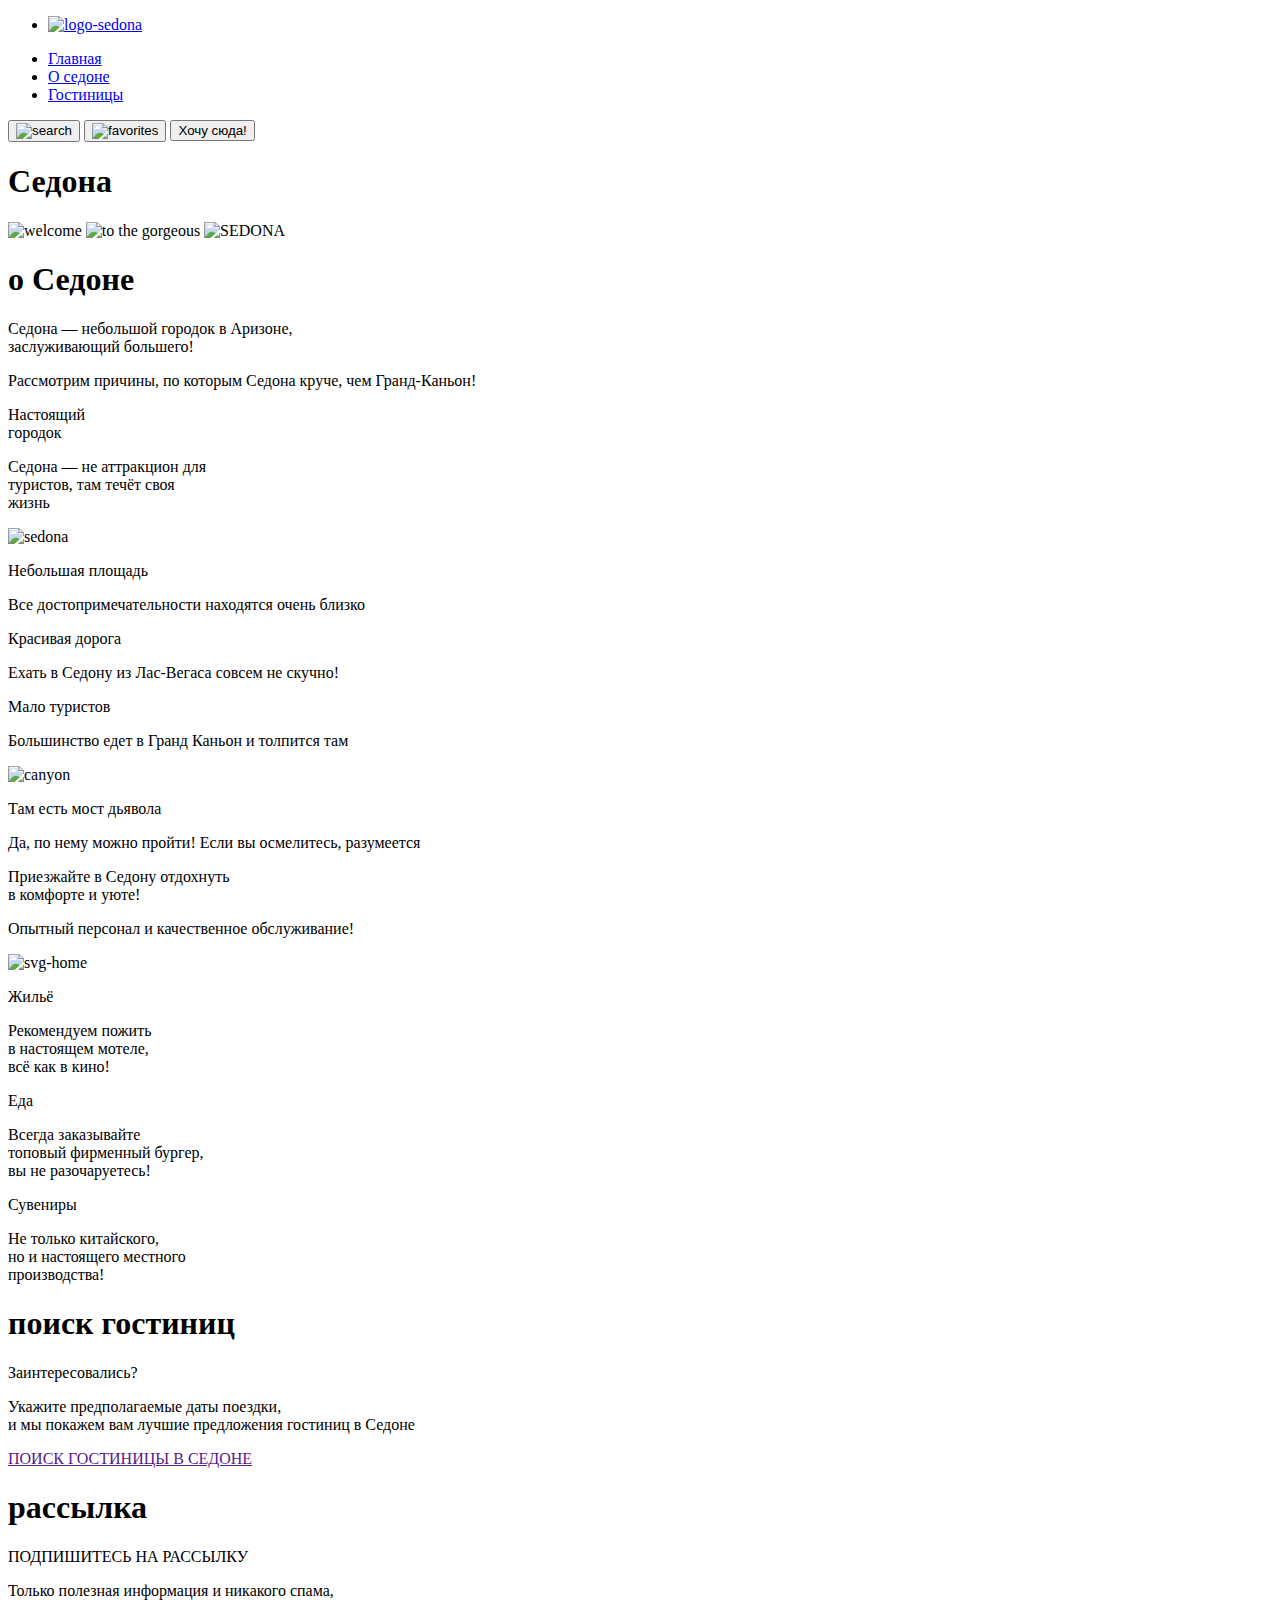
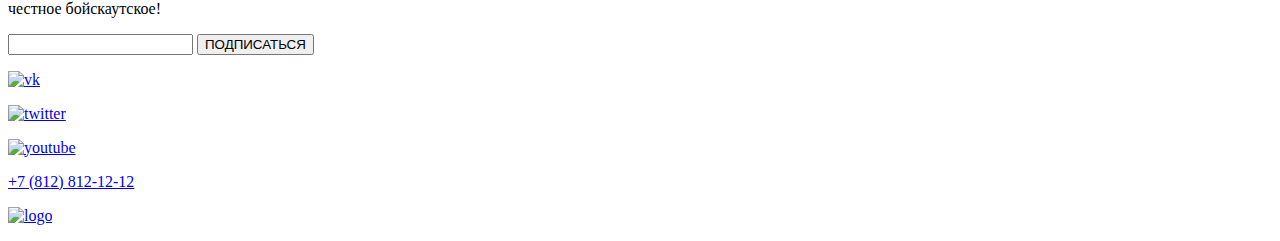
==== index.html @ da5c5b06 "Add files via upload" ====
<!DOCTYPE html>
<html lang="ru">
  <head>
    <meta charset="utf-8" />
    <title>HTML Academy: Седона</title>
    <link rel="stylesheet" href="style.css" />
  </head>
  <body>
    <header>
      <nav>
        <ul>
          <li>
            <a href="index.html"
              ><p><img src="#" alt="logo-sedona" /></p
            ></a>
          </li>
          <li><a href="index.html">Главная</a></li>
          <li><a href="#">О седоне</a></li>
          <li><a href="catalog.html">Гостиницы</a></li>
        </ul>
      </nav>

      <button class="button">
        <img
          class="img-button"
          src="public/images/search.sedona.svg"
          alt="search"
        />
      </button>
      <button><img src="#" alt="favorites" /></button>
      <button>Хочу сюда!</button>
    </header>
    <main>
      <section>
        <h1 class="visually-hidden">Седона</h1>
        <img src="#" alt="welcome" />
        <img src="#" alt="to the gorgeous" />
        <img src="#" alt="SEDONA" />
      </section>
      <section>
        <h1>о Седоне</h1>
        <div>
          <p>
            Седона — небольшой городок в Аризоне,<br />
            заслуживающий большего!
          </p>
          <p>Рассмотрим причины, по которым Седона круче, чем Гранд-Каньон!</p>
        </div>

        <div>
          <p>Настоящий <br />городок</p>
          <p>
            Седона — не аттракцион для<br />
            туристов, там течёт своя<br />
            жизнь
          </p>
        </div>
        <div><img src="#" alt="sedona" /></div>
        <div>
          <p>Небольшая площадь</p>
          <p>Все достопримечательности находятся очень близко</p>
        </div>
        <div>
          <p>Красивая дорога</p>
          <p>Ехать в Седону из Лас-Вегаса совсем не скучно!</p>
        </div>
        <div>
          <p>Мало туристов</p>
          <p>Большинство едет в Гранд Каньон и толпится там</p>
        </div>
        <div><img src="#" alt="canyon" /></div>
        <div>
          <p>Там есть мост дьявола</p>
          <p>Да, по нему можно пройти! Если вы осмелитесь, разумеется</p>
        </div>
        <div>
          <p>
            Приезжайте в Седону отдохнуть<br />
            в комфорте и уюте!
          </p>
          <p>Опытный персонал и качественное обслуживание!</p>
        </div>
        <div>
          <img src="#" alt="svg-home" />
          <p>Жильё</p>
          <p>
            Рекомендуем пожить<br />
            в настоящем мотеле,<br />
            всё как в кино!
          </p>
        </div>
        <div>
          <p>Еда</p>
          <p>
            Всегда заказывайте<br />
            топовый фирменный бургер,<br />
            вы не разочаруетесь!
          </p>
        </div>
        <div>
          <p>Сувениры</p>
          <p>
            Не только китайского,<br />
            но и настоящего местного<br />
            производства!
          </p>
        </div>
      </section>
      <section>
        <h1 class="visually-hidden">поиск гостиниц</h1>
        <p>Заинтересовались?</p>
        <p>
          Укажите предполагаемые даты поездки,<br />
          и мы покажем вам лучшие предложения гостиниц в Седоне
        </p>
        <a href="">ПОИСК ГОСТИНИЦЫ В СЕДОНЕ</a>
      </section>
      <section>
        <h1 class="visually-hidden">рассылка</h1>
        <p>ПОДПИШИТЕСЬ НА РАССЫЛКУ</p>
        <p>
          Только полезная информация и никакого спама,<br />
          честное бойскаутское!
        </p>

        <label for="email"><input type="text" id="email" /></label>
        <button id="subscribe">ПОДПИСАТЬСЯ</button>
      </section>
    </main>
    <footer>
      <p>
        <a href="https://vk.com/htmlacademy"><img src="#" alt="vk" /></a>
      </p>
      <p>
        <a href="https://t.me/htmlacademy "><img src="#" alt="twitter" /></a>
      </p>
      <p>
        <a href="https://www.youtube.com/user/htmlacademyru"
          ><img src="#" alt="youtube"
        /></a>
      </p>
      <a href="tel:+78128121212">+7 (812) 812-12-12</a>
      <p>
        <a href="https://htmlacademy.ru/"><img src="#" alt="logo" /></a>
      </p>
    </footer>
  </body>
</html>
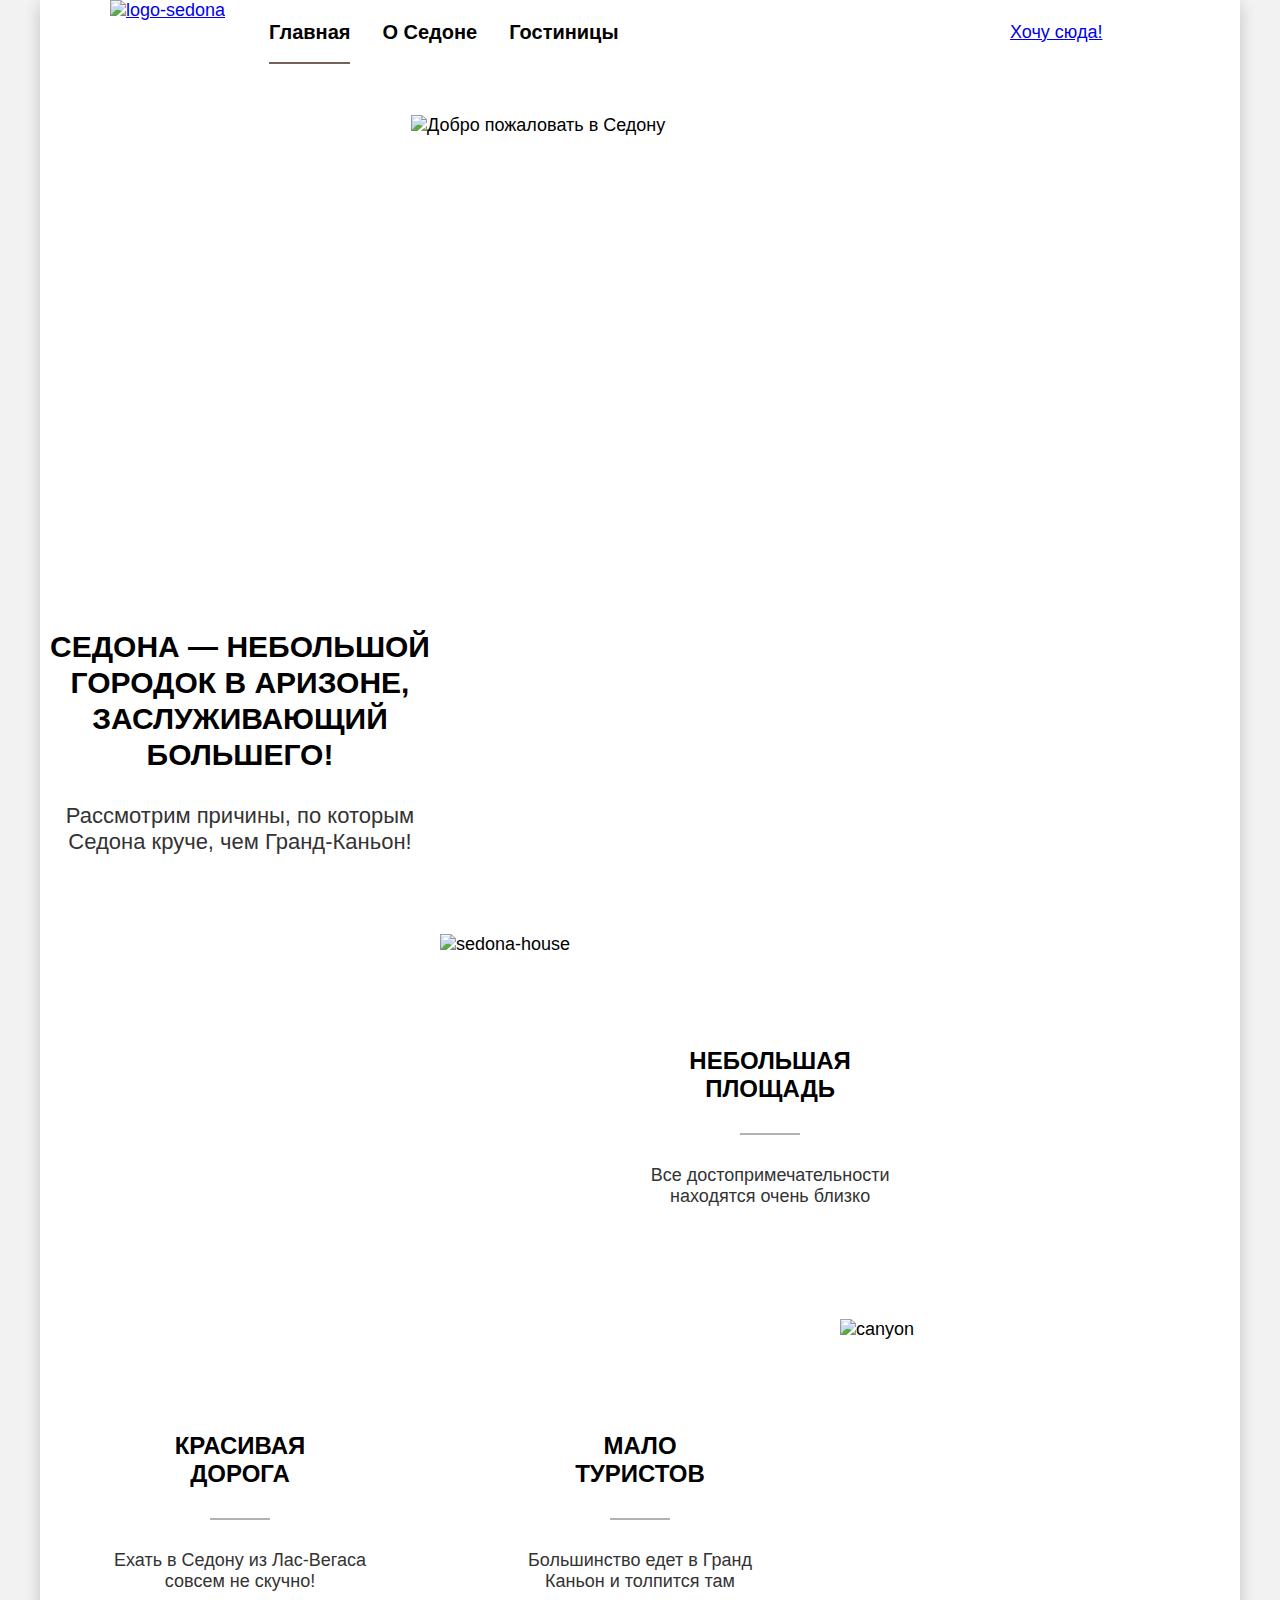
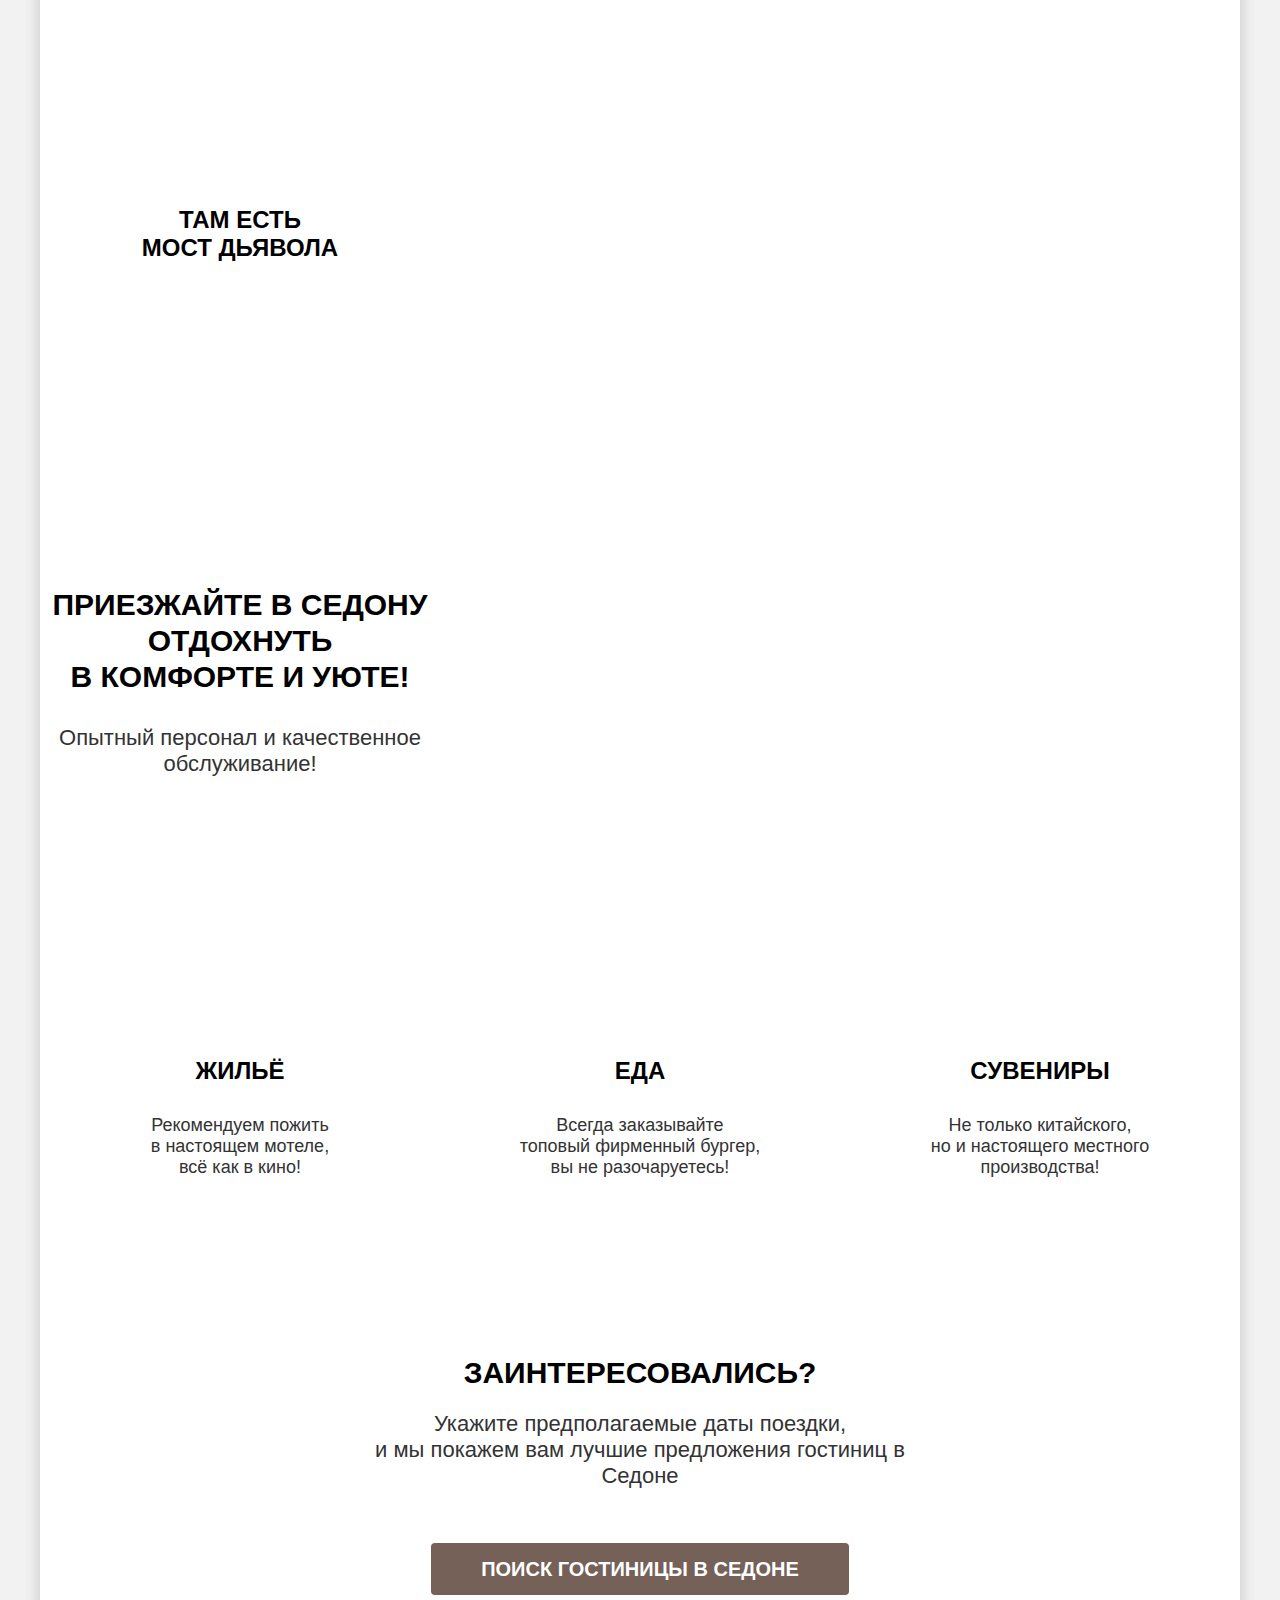
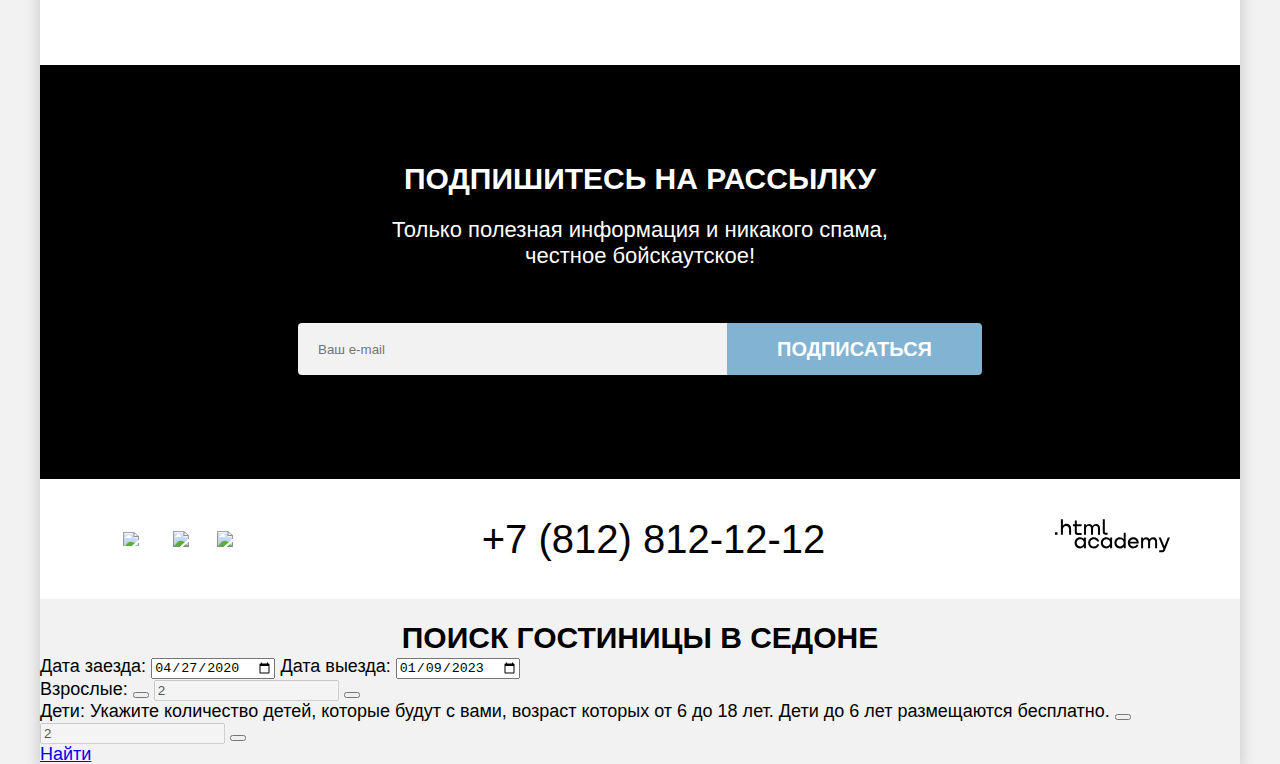
==== commit 09b27a3a: "небольшие изменеия" ====
--- a/index.html
+++ b/index.html
@@ -1,148 +1,263 @@
 <!DOCTYPE html>
 <html lang="ru">
+
   <head>
     <meta charset="utf-8" />
     <title>HTML Academy: Седона</title>
-    <link rel="stylesheet" href="style.css" />
+    <link rel="stylesheet" href="style/index.css" />
   </head>
+
   <body>
-    <header>
-      <nav>
-        <ul>
-          <li>
-            <a href="index.html"
-              ><p><img src="#" alt="logo-sedona" /></p
-            ></a>
-          </li>
-          <li><a href="index.html">Главная</a></li>
-          <li><a href="#">О седоне</a></li>
-          <li><a href="catalog.html">Гостиницы</a></li>
+    <header class="page-header">
+      <nav class="main-nav">
+        <ul class="nav-list">
+          <li class="nav-list-logo">
+            <a href="index.html">
+              <img class="logo-sedona" src="images/logo.svg" alt="logo-sedona" /></a>
+          </li>
+          <li class="nav-list-item">
+            <a class="nav-list-link active-nav" href="index.html">Главная</a>
+          </li>
+          <li class="nav-list-item"><a class="nav-list-link" href="#">О седоне</a></li>
+          <li class="nav-list-item"><a class="nav-list-link" href="catalog.html">Гостиницы</a></li>
+        </ul>
+        <ul class="client-list">
+          <li class="client-list-item">
+            <button class="search-button all-button">
+
+            </button>
+          </li>
+          <li class="client-list-item">
+            <button class="favorites-button  all-button">
+            </button>
+          </li>
+          <li class="client-list-item client-item-flex">
+            <a href="#" class="client-button">Хочу сюда!</a>
+          </li>
         </ul>
       </nav>
-
-      <button class="button">
-        <img
-          class="img-button"
-          src="public/images/search.sedona.svg"
-          alt="search"
-        />
-      </button>
-      <button><img src="#" alt="favorites" /></button>
-      <button>Хочу сюда!</button>
     </header>
-    <main>
-      <section>
+    <main class="main-index" data-test="main">
+      <section class="section-hero" data-test="hero">
         <h1 class="visually-hidden">Седона</h1>
-        <img src="#" alt="welcome" />
-        <img src="#" alt="to the gorgeous" />
-        <img src="#" alt="SEDONA" />
-      </section>
-      <section>
-        <h1>о Седоне</h1>
-        <div>
-          <p>
-            Седона — небольшой городок в Аризоне,<br />
+        <img class="welcome-sedona" src="images/welcome.sedona.png" alt="Добро пожаловать в Седону" width="458"
+          height="352">
+      </section>
+      <section class="section-advantages" data-test="advantages">
+        <h2 class="visually-hidden">Преимущества седоны</h2>
+        <div class="dignity-sedona dignity">
+          <p class="dignity-name bigger-name">
+            Седона — небольшой городок в Аризоне,<br>
             заслуживающий большего!
           </p>
-          <p>Рассмотрим причины, по которым Седона круче, чем Гранд-Каньон!</p>
+          <span class="dignity-text bigger-text">
+            Рассмотрим причины, по которым Седона круче, чем Гранд-Каньон!
+          </span>
         </div>
-
-        <div>
-          <p>Настоящий <br />городок</p>
-          <p>
-            Седона — не аттракцион для<br />
-            туристов, там течёт своя<br />
-            жизнь
-          </p>
-        </div>
-        <div><img src="#" alt="sedona" /></div>
-        <div>
-          <p>Небольшая площадь</p>
-          <p>Все достопримечательности находятся очень близко</p>
-        </div>
-        <div>
-          <p>Красивая дорога</p>
-          <p>Ехать в Седону из Лас-Вегаса совсем не скучно!</p>
-        </div>
-        <div>
-          <p>Мало туристов</p>
-          <p>Большинство едет в Гранд Каньон и толпится там</p>
-        </div>
-        <div><img src="#" alt="canyon" /></div>
-        <div>
-          <p>Там есть мост дьявола</p>
-          <p>Да, по нему можно пройти! Если вы осмелитесь, разумеется</p>
-        </div>
-        <div>
-          <p>
-            Приезжайте в Седону отдохнуть<br />
+        <ul class="list-about-sedona">
+          <li class="about-sedona-item">
+            <div class="dignity-town dignity">
+              <p class="dignity-name white-text">
+                Настоящий<br>
+                городок
+              </p>
+              <span class="line-white"></span>
+              <span class="dignity-text white-text">
+                Седона — не аттракцион для<br>
+                туристов, там течёт своя<br>
+                жизнь
+              </span>
+            </div>
+          </li>
+          <li class="about-sedona-item">
+            <div class="dignity-img">
+              <img src="images/sedona-house.jpg" alt="sedona-house" width="800" height="385" />
+            </div>
+          </li>
+          <li class="about-sedona-item">
+            <div class="dignity-small-area dignity">
+              <p class="dignity-name">
+                Небольшая<br>
+                площадь
+              </p>
+              <span class="line"></span>
+              <span class="dignity-text">
+                Все достопримечательности<br>
+                находятся очень близко
+              </span>
+            </div>
+          </li>
+          <li class="about-sedona-item">
+            <div class="dignity-beauty-road dignity">
+              <p class="dignity-name">
+                Красивая<br>
+                дорога
+              </p>
+              <span class="line"></span>
+              <span class="dignity-text">Ехать в Седону из Лас-Вегаса<br>
+                совсем не скучно!</span>
+            </div>
+          </li>
+          <li class="about-sedona-item">
+            <div class="dignity-few-tourists dignity">
+              <p class="dignity-name">
+                Мало<br>
+                туристов
+              </p>
+              <span class="line"></span>
+              <span class="dignity-text">Большинство едет в Гранд<br> Каньон и толпится там</span>
+            </div>
+          </li>
+          <li class="about-sedona-item">
+            <div class="dignity-img"><img src="images/canyon.jpg" alt="canyon" width="800" height="385" /></div>
+          </li>
+          <li class="about-sedona-item">
+            <div class="dignity-devils-bridge dignity">
+              <p class="dignity-name">
+                Там есть<br>
+                мост дьявола
+              </p>
+              <span class="line-white"></span>
+              <span class="dignity-text white-text">
+                Да, по нему можно пройти! <br>
+                Если вы осмелитесь,<br>
+                разумеется
+              </span>
+            </div>
+          </li>
+        </ul>
+      </section>
+      <section class="section-service" data-test="service">
+        <h2 class="visually-hidden">Сервисы мотеля в Седоне</h2>
+        <div class="dignity-service dignity">
+          <p class="bigger-name">
+            Приезжайте в Седону отдохнуть<br>
             в комфорте и уюте!
           </p>
-          <p>Опытный персонал и качественное обслуживание!</p>
+          <span class="bigger-text">Опытный персонал и качественное обслуживание!</span>
         </div>
-        <div>
-          <img src="#" alt="svg-home" />
-          <p>Жильё</p>
-          <p>
-            Рекомендуем пожить<br />
-            в настоящем мотеле,<br />
-            всё как в кино!
-          </p>
-        </div>
-        <div>
-          <p>Еда</p>
-          <p>
-            Всегда заказывайте<br />
-            топовый фирменный бургер,<br />
-            вы не разочаруетесь!
-          </p>
-        </div>
-        <div>
-          <p>Сувениры</p>
-          <p>
-            Не только китайского,<br />
-            но и настоящего местного<br />
-            производства!
-          </p>
-        </div>
-      </section>
-      <section>
-        <h1 class="visually-hidden">поиск гостиниц</h1>
-        <p>Заинтересовались?</p>
-        <p>
+        <ul class="about-service-list">
+          <li class="about-service-item">
+            <div class="dignity-housing dignity">
+              <p class="dignity-name">Жильё</p>
+              <span class="dignity-text">
+                Рекомендуем пожить<br>
+                в настоящем мотеле,<br>
+                всё как в кино!
+              </span>
+            </div>
+          </li>
+          <li class="about-service-item">
+            <div class="dignity-food dignity">
+              <p class="dignity-name">Еда</p>
+              <span class="dignity-text">
+                Всегда заказывайте<br>
+                топовый фирменный бургер,<br>
+                вы не разочаруетесь!
+              </span>
+            </div>
+          </li>
+          <li class="about-service-item">
+            <div class="dignity-souvenirs dignity">
+              <p class="dignity-name">Сувениры</p>
+              <span class="dignity-text">
+                Не только китайского,<br>
+                но и настоящего местного<br>
+                производства!
+              </span>
+            </div>
+          </li>
+        </ul>
+      </section>
+      <section class="section-search" data-test="search">
+        <h2 class="visually-hidden">Поиск гостиниц</h2>
+        <p class="bigger-name">Заинтересовались?</p>
+        <p class="bigger-text">
           Укажите предполагаемые даты поездки,<br />
           и мы покажем вам лучшие предложения гостиниц в Седоне
         </p>
-        <a href="">ПОИСК ГОСТИНИЦЫ В СЕДОНЕ</a>
-      </section>
-      <section>
-        <h1 class="visually-hidden">рассылка</h1>
-        <p>ПОДПИШИТЕСЬ НА РАССЫЛКУ</p>
-        <p>
+        <a href="#" class="search-main-button all-button">
+          Поиск гостиницы в седоне
+        </a>
+      </section>
+      <section class="section-subscribe-email" data-test="subscribe">
+        <h2 class="visually-hidden">Рассылка</h2>
+        <p class="subscribe-email-bold-text">
+          Подпишитесь на рассылку
+        </p>
+        <p class="subscribe-email-text">
           Только полезная информация и никакого спама,<br />
           честное бойскаутское!
         </p>
-
-        <label for="email"><input type="text" id="email" /></label>
-        <button id="subscribe">ПОДПИСАТЬСЯ</button>
+        <form class="email-form" action="https://echo.htmlacademy.ru/" method="post">
+          <label class="visually-hidden" for="email">Укажите ваш e-mail</label>
+          <input class="email-input" type="text" name="use-email" id="email" placeholder="Ваш e-mail" />
+          <button class="subscribe-button all-button" type="submit" id="subscribe">Подписаться</button>
+        </form>
       </section>
     </main>
-    <footer>
-      <p>
-        <a href="https://vk.com/htmlacademy"><img src="#" alt="vk" /></a>
-      </p>
-      <p>
-        <a href="https://t.me/htmlacademy "><img src="#" alt="twitter" /></a>
-      </p>
-      <p>
-        <a href="https://www.youtube.com/user/htmlacademyru"
-          ><img src="#" alt="youtube"
-        /></a>
-      </p>
-      <a href="tel:+78128121212">+7 (812) 812-12-12</a>
-      <p>
-        <a href="https://htmlacademy.ru/"><img src="#" alt="logo" /></a>
-      </p>
+    <footer class="footer" data-test="footer">
+      <ul class="social-nav-list">
+        <li class="social-nav-item">
+          <a class="social-nav-link" href="https://vk.com/htmlacademy"><img class="footer-social-nav-icons"
+              src="images/vk.svg" alt="vk" width="24" height="14" /> </a>
+        </li>
+        <li class="social-nav-item">
+          <a class="social-nav-link" href="https://t.me/htmlacademy "><img class="footer-social-nav-icons"
+              src="images/telegramm.svg" alt="telegram" width="18" height="16" /></a>
+        </li>
+        <li class="social-nav-item">
+          <a class="social-nav-link" href="https://www.youtube.com/user/htmlacademyru">
+            <img class="footer-social-nav-icons" src="images/youtube.svg" alt="youtube" width="22" height="17" />
+          </a>
+        </li>
+      </ul>
+      <a class="footer-nav-number" href="tel:+78128121212">+7 (812) 812-12-12</a>
+      <a class="footer-nav-logo" href="https://htmlacademy.ru/">
+        <svg xmlns="http://www.w3.org/2000/svg" width="115" height="34" fill="none">
+          <path class="nav-logo" fill="#000"
+            d="M0 13.256v2.6h2.5v-2.6H0ZM11.6 4.856c-1.6 0-2.8.7-3.6 1.7h-.1v-6.2h-2v15.5h2v-5.3c0-2.1 1.3-3.6 3.3-3.6 1.8 0 2.9 1.4 2.9 3.2v5.7h2v-6.1c.1-3-1.8-4.9-4.5-4.9ZM26.6 5.156h-4.8v-3.7h-2v3.8h-1.9v2h1.9v6c0 1.7 1 2.7 2.7 2.7h4.1v-2h-3.7c-.7 0-1.1-.4-1.1-1.1v-5.7h4.8v-2ZM41.1 4.956c-1.6 0-2.9.8-3.5 2.1h-.1c-.6-1.2-1.8-2.1-3.4-2.1-1.4 0-2.5.8-3.1 1.8h-.1v-1.6H29v10.6h2v-5.4c0-2 1-3.5 2.6-3.5 1.5 0 2.4 1 2.4 2.6v6.3h2v-5.6c0-2.4 1.4-3.3 2.6-3.3 1.5 0 2.4 1 2.4 2.6v6.3h2v-6.5c.1-2.5-1.4-4.3-3.9-4.3ZM47.8 13.056c0 1.7 1 2.7 2.8 2.7h2v-2h-1.7c-.7 0-1.1-.4-1.1-1.1V.356h-2v12.7ZM28.9 20.056c-.9-1.1-2.2-1.8-3.9-1.8-3.1 0-5.4 2.3-5.4 5.6s2.3 5.6 5.4 5.6c1.8 0 3-.8 3.8-1.9h.1v1.6h2v-10.6h-2v1.5Zm-3.6 7.4c-2.2 0-3.6-1.6-3.6-3.6s1.4-3.6 3.6-3.6 3.6 1.6 3.6 3.6c0 1.9-1.4 3.6-3.6 3.6ZM44.2 22.356c-.5-2.4-2.6-4.1-5.4-4.1-3.4 0-5.6 2.5-5.6 5.6 0 3.1 2.2 5.6 5.6 5.6 2.8 0 4.9-1.8 5.4-4.2h-2.1c-.4 1.3-1.7 2.3-3.3 2.3-2.2 0-3.6-1.6-3.6-3.6s1.4-3.6 3.6-3.6c1.6 0 2.8 1 3.3 2.2h2.1v-.2ZM55.1 20.056c-.9-1.1-2.2-1.8-3.9-1.8-3.1 0-5.4 2.3-5.4 5.6s2.3 5.6 5.4 5.6c1.8 0 3-.8 3.8-1.9h.1v1.6h2v-10.6h-2v1.5Zm-3.6 7.4c-2.2 0-3.6-1.6-3.6-3.6s1.4-3.6 3.6-3.6 3.6 1.6 3.6 3.6c0 1.9-1.5 3.6-3.6 3.6ZM68.7 20.156c-.9-1.1-2.2-1.9-3.9-1.9-3.1 0-5.4 2.3-5.4 5.6s2.2 5.6 5.4 5.6c1.7 0 3-.8 3.8-1.8h.1v1.5h2v-15.4h-2v6.4Zm-3.6 7.3c-2.2 0-3.6-1.6-3.6-3.6s1.4-3.6 3.6-3.6 3.6 1.6 3.6 3.6c-.1 2-1.5 3.6-3.6 3.6ZM78.3 18.256c-3.3 0-5.5 2.5-5.5 5.6 0 3 2.1 5.6 5.5 5.6 2.5 0 4.5-1.3 5.2-3.6h-2.1c-.5 1-1.6 1.6-3 1.6-1.9 0-3.3-1.3-3.4-2.9h8.8c.2-3.6-2-6.3-5.5-6.3Zm0 1.9c1.7 0 3 1 3.3 2.6h-6.5c.3-1.5 1.5-2.6 3.2-2.6ZM98.2 18.256c-1.6 0-2.9.8-3.6 2h-.1c-.6-1.2-1.8-2-3.4-2-1.4 0-2.5.7-3.1 1.8v-1.5h-1.9v10.6h2v-5.4c0-2 1-3.4 2.6-3.5 1.5 0 2.4 1 2.4 2.6v6.3h2v-5.6c0-2.4 1.4-3.3 2.6-3.3 1.5 0 2.4 1 2.4 2.6v6.3h2v-6.5c.1-2.6-1.4-4.4-3.9-4.4ZM109.4 27.356l-3.6-8.9h-2.2l4.8 11.6c-.3.9-.7 1.2-1.7 1.2h-2.5v2h2.5c1.8 0 2.8-.8 3.5-2.6l4.7-12.2h-2.1l-3.4 8.9Z" />
+        </svg>
+      </a>
     </footer>
+    <div class="modal-container modal-container-close">
+      <div class="modal-wrapper">
+        <button class="close-modal-btn all-button"></button>
+        <h2 class="modal-name bigger-name">Поиск гостиницы в Седоне</h2>
+        <form class="modal-form" action="https://echo.htmlacademy.ru/" method="post">
+          <label class="arrival-date-label" for="arrival-date">
+            <span class="modal-text date-text">Дата заезда:</span>
+            <input class="arrival-date-input" type="date" id="arrival-date" name="arrival date" value="2020-04-27">
+          </label>
+          <label class="date-departure-label" for="date-of-departure">
+            <span class="modal-text date-text">Дата выезда:</span>
+            <input class=" departure-date-input" type="date" id="date-of-departure" name="date of departure"
+              value="2023-01-09">
+          </label>
+          <div>
+            <label for="counter-adults"></label>
+            <div class="counter-adults-label">
+              <span class="modal-text adults-text">Взрослые:</span>
+              <button type="submit" name="minus" class="minus-btn"></button>
+              <input class="counter-adults-input" value="2" type="number" id="counter-adults" name="counter adults"
+                disabled>
+              <button type="submit" name="plus" class="plus-btn"></button>
+            </div>
+            <label for="counter-kids"></label>
+            <div class="counter-kids-label">
+              <span class="modal-text kids-text">Дети:</span>
+              <span class="about-kids-info"></span>
+              <span class="about-kids-text">Укажите количество детей, которые будут с вами, возраст которых от 6 до 18
+                лет. Дети до 6 лет размещаются бесплатно.</span>
+              <button type="submit" name="minus" class="minus-btn"></button>
+              <input class="counter-kids-input" value="2" type="number" id="counter-kids" name="counter kids" disabled>
+              <button type="submit" name="plus" class="plus-btn"></button>
+            </div>
+          </div>
+          <a class="modal-search-link" href="#">Найти</a>
+        </form>
+      </div>
+    </div>
   </body>
+
 </html>
--- a/style/index.css
+++ b/style/index.css
@@ -0,0 +1,388 @@
+*,
+*::before,
+*::after {
+  box-sizing: border-box;
+}
+
+@font-face {
+  font-family: "PT Sans";
+  font-style: normal;
+  font-weight: 400;
+  src: url(../fonts/ptsans-400.woff2) format("woff2");
+  font-display: swap;
+}
+
+@font-face {
+  font-family: "PT Sans";
+  font-style: normal;
+  font-weight: 700;
+  src: url(../fonts/ptsans-700.woff2) format("woff2");
+  font-display: swap;
+}
+.visually-hidden {
+  position: absolute;
+  width: 1px;
+  height: 1px;
+  margin: -1px;
+  border: 0;
+  padding: 0;
+  white-space: nowrap;
+  clip-path: inset(100%);
+  clip: rect(0 0 0 0);
+  overflow: hidden;
+}
+
+body {
+  margin: 0 auto 0 auto;
+  padding: 0;
+  width: 1200px;
+  font-family: "PT Sans", sans-serif;
+  font-size: 18px;
+  font-style: normal;
+  font-weight: 400;
+  line-height: 21px;
+  background-color: #f2f2f2;
+  box-shadow: 0 5px 15px rgba(0, 1, 1, 0.2);
+}
+.active-nav {
+  border-bottom: 2px solid #756257;
+  padding-bottom: 19px;
+}
+.all-button {
+  border: none;
+  background-color: transparent;
+}
+.page-header {
+  width: 1200px;
+  display: flex;
+  background: #ffffff;
+}
+.main-nav {
+  width: 1200px;
+  height: 64px;
+  display: flex;
+  justify-content: space-between;
+}
+
+.nav-list {
+  margin: 0;
+  padding: 0;
+  list-style: none;
+  display: flex;
+}
+
+.nav-list-logo {
+  margin-left: 70px;
+  margin-right: 28px;
+}
+
+.nav-list-link {
+  text-decoration: none;
+  color: var(--Texts-Texts-basic, #000000);
+}
+.nav-list-item {
+  padding: 20px 16px;
+  font-size: 20px;
+  font-weight: 700;
+  line-height: 24px;
+  text-transform: capitalize;
+}
+
+.client-list {
+  width: 268px;
+  margin: 0;
+  padding: 0;
+  margin-left: auto;
+  list-style: none;
+  display: flex;
+  flex-wrap: wrap;
+  margin-right: 70px;
+}
+.client-list-item:nth-child(-n + 2) {
+  width: 44px;
+  height: 64px;
+}
+.search-button {
+  background: url("../images/search.sedona.svg") no-repeat;
+  background-size: 20px 20px;
+  position: relative;
+  top: 20px;
+  right: 12px;
+  bottom: 20px;
+  left: 12px;
+}
+.favorites-button {
+  background: url("../images/favorites.svg") no-repeat;
+  background-size: 20px 20px;
+  position: relative;
+  top: 20px;
+  right: 12px;
+  bottom: 20px;
+  left: 12px;
+}
+.favorites-button,
+.search-button {
+  margin: 0;
+  padding: 22px 12px;
+}
+.client-item {
+  width: 160px;
+  height: 36px;
+  color: #ffffff;
+  background-color: #756157;
+  border-radius: 4px;
+  font-size: 16px;
+  font-weight: 700;
+  line-height: 20px;
+  text-transform: uppercase;
+  display: flex;
+  justify-content: center;
+  align-items: center;
+  text-decoration: none;
+}
+.client-item-flex {
+  margin-left: 20px;
+  display: flex;
+  align-items: center;
+}
+
+.bolder-text {
+  font-size: 30px;
+  font-weight: 700;
+  line-height: 36px;
+  text-transform: uppercase;
+  margin-bottom: 20px;
+  display: flex;
+  margin-top: 0;
+}
+
+.main-index {
+  background: #ffffff;
+  width: 1200px;
+}
+
+.section-hero {
+  display: grid;
+  width: 1200px;
+  height: 485px;
+  background-image: url("../images/backround-img-hero.jpg");
+  background-size: 1200px 485px;
+}
+.welcome-sedona {
+  margin: 51px 371px 82px 371px;
+}
+
+.list-about-sedona {
+  margin: 0;
+  padding: 0;
+  list-style: none;
+  display: flex;
+  flex-wrap: wrap;
+}
+.about-sedona-item {
+  height: 385px;
+}
+.dignity-name {
+  display: flex;
+  margin: 0;
+  font-size: 24px;
+  font-weight: 700;
+  line-height: 28px;
+  text-transform: uppercase;
+}
+.dignity-text {
+  color: #333333;
+}
+.dignity {
+  gap: 30px;
+  height: 385px;
+  width: 400px;
+  display: flex;
+  text-align: center;
+  flex-direction: column;
+  justify-content: center;
+  align-items: center;
+}
+.line-white {
+  background-color: #ffffff4d;
+  width: 60px;
+  height: 2px;
+}
+.line {
+  background-color: #0000004d;
+  width: 60px;
+  height: 2px;
+}
+.dignity-one {
+  height: 261px;
+  width: 1200px;
+  gap: 25px;
+}
+.bigger-name {
+  text-align: center;
+  font-size: 30px;
+  font-weight: 700;
+  line-height: 36px;
+  text-transform: uppercase;
+  margin: 0;
+}
+.bigger-text {
+  font-size: 22px;
+  line-height: 26px;
+  color: #333333;
+  margin: 0;
+}
+.dignity-nine {
+  width: 1200px;
+  height: 246px;
+  gap: 20px;
+}
+.dignity-two,
+.dignity-eight {
+  width: 400px;
+  height: 385px;
+  color: #ffffff;
+  background-color: #82b3d3;
+}
+.white-text {
+  color: #ffffff;
+}
+.dignity-four,
+.dignity-six {
+  background-color: #83b3d31f;
+}
+.dignity-five {
+  background-color: #83b3d333;
+}
+.dignity-ten {
+  background: #83b3d31f url("../images/home-icon.svg") no-repeat 162px 82px;
+  background-size: 75px 72px;
+}
+.dignity-eleven {
+  background: url("../images/food-icon.svg") no-repeat 162px 82px;
+  background-size: 75px 72px;
+}
+.dignity-twelve {
+  background: #83b3d31f url("../images/gift-icon.svg") no-repeat 162px 82px;
+  background-size: 75px 72px;
+}
+.about-service-list {
+  margin: 0;
+  padding: 0;
+  list-style: none;
+  display: flex;
+}
+
+.about-service-item .dignity-name {
+  margin-top: 102px;
+}
+.section-search {
+  margin: 0;
+  padding: 96px 304px;
+  display: flex;
+  flex-direction: column;
+  align-items: center;
+  height: 406px;
+  text-align: center;
+}
+.section-search .bigger-name {
+  margin-bottom: 20px;
+}
+.section-search .bigger-text {
+  margin-bottom: 54px;
+}
+.search-main-button {
+  text-decoration: none;
+  padding: 8px 50px;
+  color: #ffffff;
+  font-size: 20px;
+  font-weight: 700;
+  line-height: 36px;
+  text-transform: uppercase;
+  border-radius: 4px;
+  background: #756157;
+}
+
+.section-subscribe-email {
+  background-image: url("../images/Subscribe.jpg");
+  height: 414px;
+  width: 1200px;
+  background-color: #000000;
+  display: flex;
+  flex-direction: column;
+  align-items: center;
+  text-align: center;
+  padding: 96px 258px 104px 258px;
+}
+.subscribe-email-bold-text {
+  margin: 0 0 20px 0;
+  color: #ffffff;
+  font-size: 30px;
+  font-weight: 700;
+  line-height: 36px;
+  text-transform: uppercase;
+}
+
+.subscribe-email-text {
+  display: flex;
+  color: #ffffff;
+  font-size: 22px;
+  line-height: 26px;
+  margin-bottom: 54px;
+  margin-top: 0;
+}
+.email-form {
+  display: flex;
+  width: 684px;
+}
+.email-input {
+  border-radius: 4px 0 0 4px;
+  background: #f2f2f2;
+  padding: 12px 20px;
+  width: 452px;
+  height: 52px;
+  gap: 260px;
+  border: none;
+}
+.subscribe-button {
+  color: #ffffff;
+  font-size: 20px;
+  font-weight: 700;
+  line-height: 36px;
+  text-transform: uppercase;
+  align-items: center;
+  justify-content: center;
+  padding: 8px 50px;
+  border-radius: 0 4px 4px 0;
+  background: #82b3d3;
+}
+.footer {
+  background-color: #ffffff;
+  height: 120px;
+  padding: 40px 70px 40px 70px;
+  display: flex;
+}
+.footer-nav-number {
+  margin: 0 auto 0 0;
+  display: flex;
+  color: #000000;
+  text-align: center;
+  font-size: 40px;
+  line-height: 40px;
+  text-decoration: none;
+}
+.social-nav-list {
+  margin: 0;
+  padding: 0;
+  margin-right: auto;
+  display: flex;
+  list-style: none;
+  align-items: center;
+}
+.social-nav-item {
+  margin: 13px;
+}
+.social-nav-link {
+  display: flex;
+  justify-content: space-between;
+}
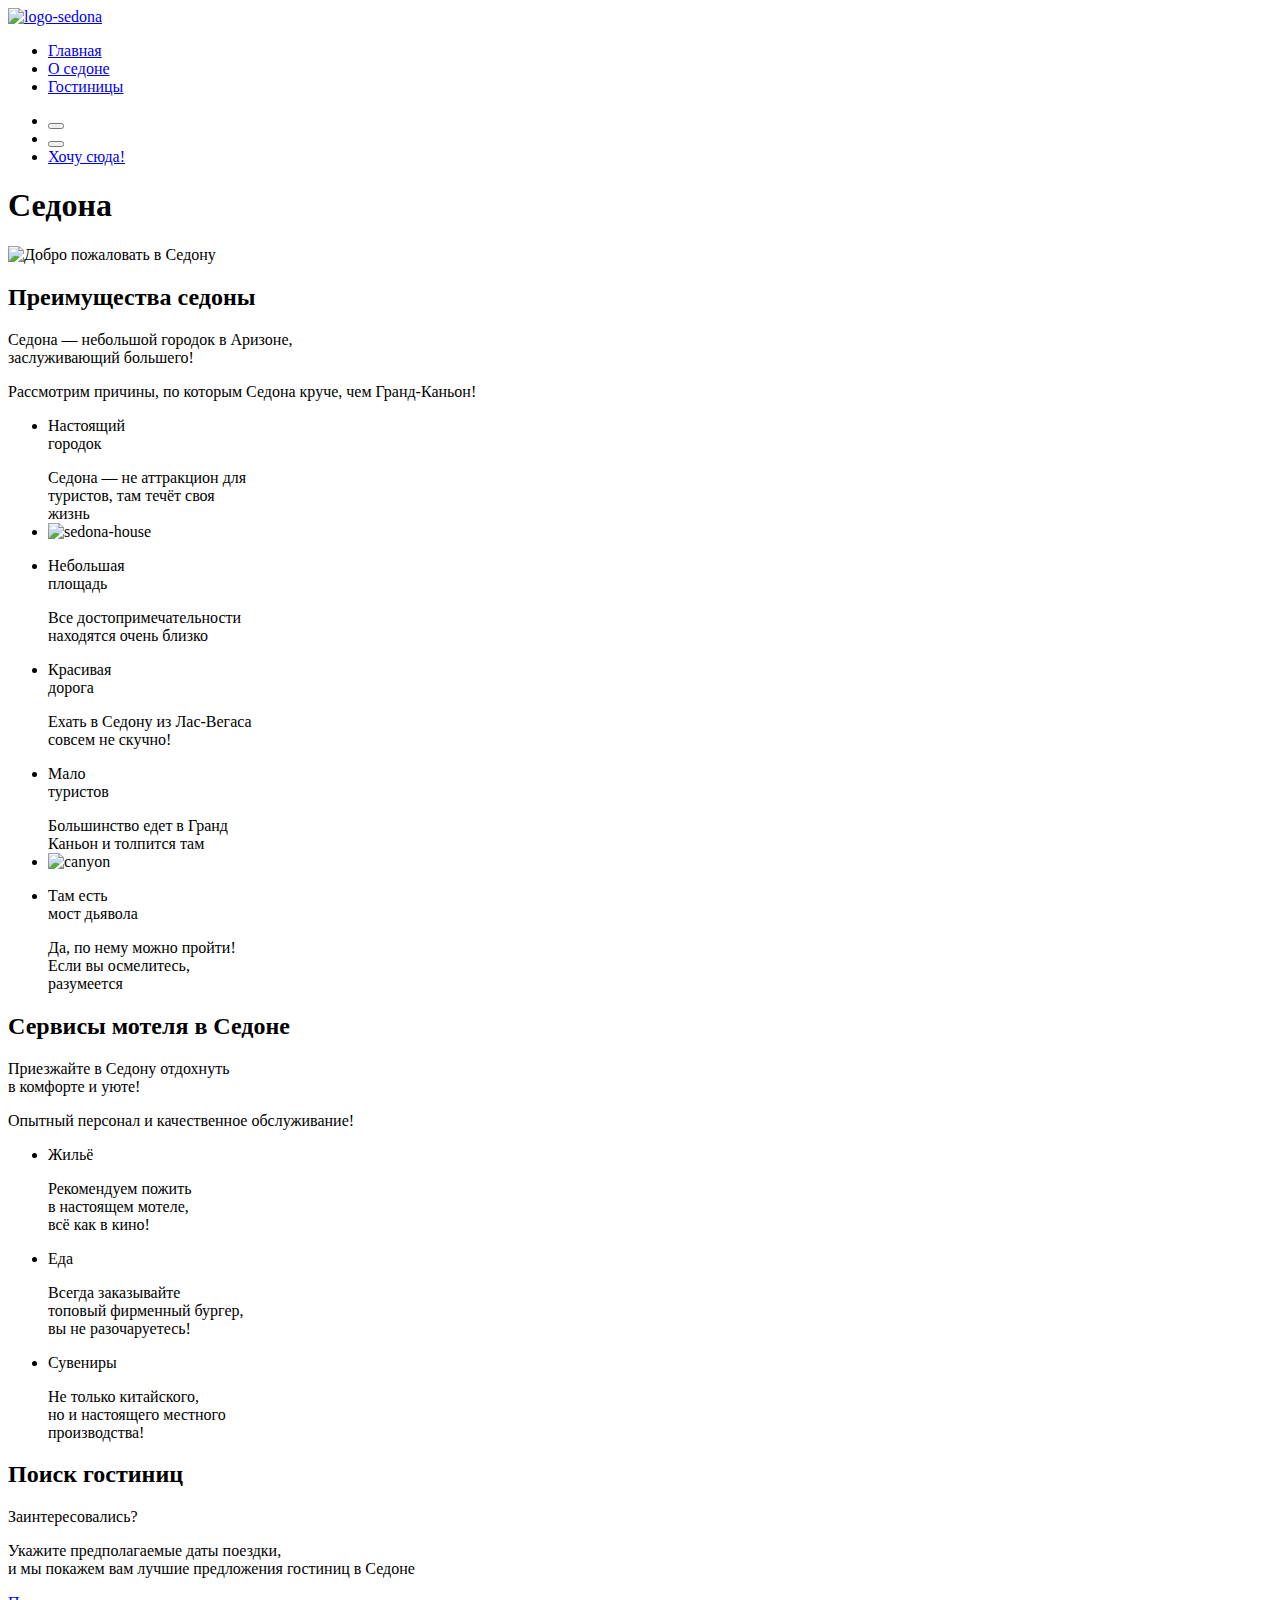
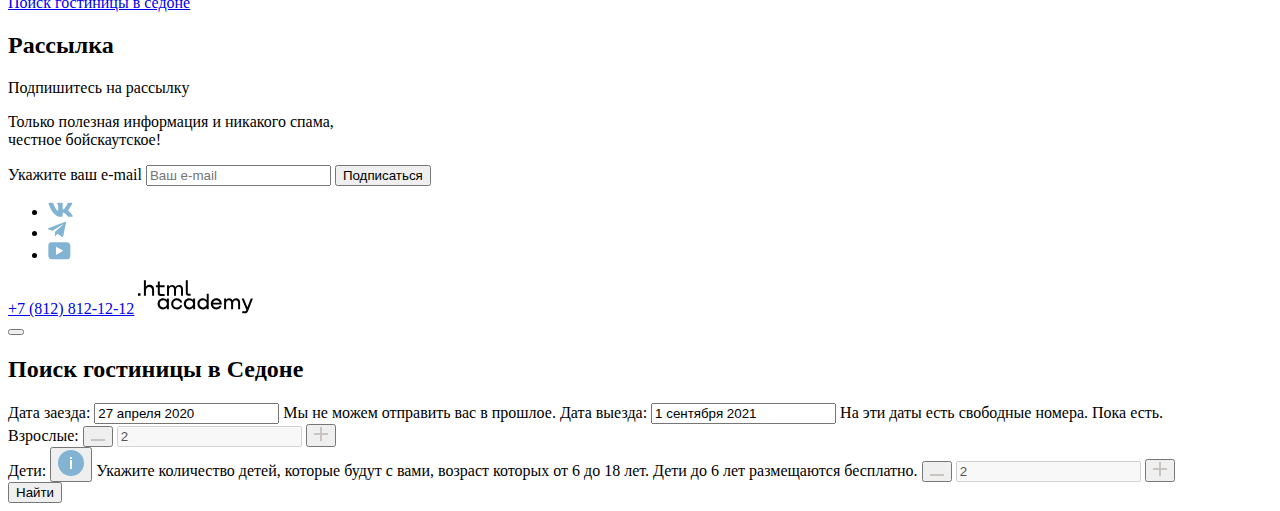
==== commit 17988ad2: "дополнительно" ====
--- a/index.html
+++ b/index.html
@@ -4,38 +4,37 @@
   <head>
     <meta charset="utf-8" />
     <title>HTML Academy: Седона</title>
-    <link rel="stylesheet" href="style/index.css" />
+    <link rel="stylesheet" href="style/style.css" />
   </head>
 
   <body>
     <header class="page-header">
-      <nav class="main-nav">
-        <ul class="nav-list">
-          <li class="nav-list-logo">
-            <a href="index.html">
-              <img class="logo-sedona" src="images/logo.svg" alt="logo-sedona" /></a>
-          </li>
-          <li class="nav-list-item">
-            <a class="nav-list-link active-nav" href="index.html">Главная</a>
-          </li>
-          <li class="nav-list-item"><a class="nav-list-link" href="#">О седоне</a></li>
-          <li class="nav-list-item"><a class="nav-list-link" href="catalog.html">Гостиницы</a></li>
-        </ul>
-        <ul class="client-list">
-          <li class="client-list-item">
-            <button class="search-button all-button">
-
-            </button>
-          </li>
-          <li class="client-list-item">
-            <button class="favorites-button  all-button">
-            </button>
-          </li>
-          <li class="client-list-item client-item-flex">
-            <a href="#" class="client-button">Хочу сюда!</a>
-          </li>
-        </ul>
-      </nav>
+      <div class="nav-list-logo">
+        <a href="index.html">
+          <img class="logo-sedona" src="images/logo.svg" alt="logo-sedona" />
+        </a>
+      </div>
+      <ul class="nav-list">
+        <li class="nav-list-item">
+          <a class="nav-list-link active-nav" href="index.html">Главная</a>
+        </li>
+        <li class="nav-list-item"><a class="nav-list-link" href="#">О седоне</a></li>
+        <li class="nav-list-item"><a class="nav-list-link" href="catalog.html">Гостиницы</a></li>
+      </ul>
+      <ul class="client-list">
+        <li class="client-list-item">
+          <button class="search-button all-button">
+
+          </button>
+        </li>
+        <li class="client-list-item">
+          <button class="favorites-button  all-button">
+          </button>
+        </li>
+        <li class="client-list-item client-item-flex">
+          <a href="#" class="client-button">Хочу сюда!</a>
+        </li>
+      </ul>
     </header>
     <main class="main-index" data-test="main">
       <section class="section-hero" data-test="hero">
@@ -45,7 +44,7 @@
       </section>
       <section class="section-advantages" data-test="advantages">
         <h2 class="visually-hidden">Преимущества седоны</h2>
-        <div class="dignity-sedona dignity">
+        <div class="dignity-sedona">
           <p class="dignity-name bigger-name">
             Седона — небольшой городок в Аризоне,<br>
             заслуживающий большего!
@@ -55,81 +54,69 @@
           </span>
         </div>
         <ul class="list-about-sedona">
-          <li class="about-sedona-item">
-            <div class="dignity-town dignity">
-              <p class="dignity-name white-text">
-                Настоящий<br>
-                городок
-              </p>
-              <span class="line-white"></span>
-              <span class="dignity-text white-text">
-                Седона — не аттракцион для<br>
-                туристов, там течёт своя<br>
-                жизнь
-              </span>
-            </div>
-          </li>
-          <li class="about-sedona-item">
-            <div class="dignity-img">
-              <img src="images/sedona-house.jpg" alt="sedona-house" width="800" height="385" />
-            </div>
-          </li>
-          <li class="about-sedona-item">
-            <div class="dignity-small-area dignity">
-              <p class="dignity-name">
-                Небольшая<br>
-                площадь
-              </p>
-              <span class="line"></span>
-              <span class="dignity-text">
-                Все достопримечательности<br>
-                находятся очень близко
-              </span>
-            </div>
-          </li>
-          <li class="about-sedona-item">
-            <div class="dignity-beauty-road dignity">
-              <p class="dignity-name">
-                Красивая<br>
-                дорога
-              </p>
-              <span class="line"></span>
-              <span class="dignity-text">Ехать в Седону из Лас-Вегаса<br>
-                совсем не скучно!</span>
-            </div>
-          </li>
-          <li class="about-sedona-item">
-            <div class="dignity-few-tourists dignity">
-              <p class="dignity-name">
-                Мало<br>
-                туристов
-              </p>
-              <span class="line"></span>
-              <span class="dignity-text">Большинство едет в Гранд<br> Каньон и толпится там</span>
-            </div>
-          </li>
-          <li class="about-sedona-item">
-            <div class="dignity-img"><img src="images/canyon.jpg" alt="canyon" width="800" height="385" /></div>
-          </li>
-          <li class="about-sedona-item">
-            <div class="dignity-devils-bridge dignity">
-              <p class="dignity-name">
-                Там есть<br>
-                мост дьявола
-              </p>
-              <span class="line-white"></span>
-              <span class="dignity-text white-text">
-                Да, по нему можно пройти! <br>
-                Если вы осмелитесь,<br>
-                разумеется
-              </span>
-            </div>
+          <li class="dignity-town dignity">
+            <p class="dignity-name white-text">
+              Настоящий<br>
+              городок
+            </p>
+            <span class="line-white"></span>
+            <span class="dignity-text white-text">
+              Седона — не аттракцион для<br>
+              туристов, там течёт своя<br>
+              жизнь
+            </span>
+          </li>
+          <li class="dignity-img">
+            <img src="images/sedona-house.jpg" alt="sedona-house" width="800" height="385" />
+          </li>
+          <li class="dignity-small-area dignity">
+            <p class="dignity-name">
+              Небольшая<br>
+              площадь
+            </p>
+            <span class="line"></span>
+            <span class="dignity-text">
+              Все достопримечательности<br>
+              находятся очень близко
+            </span>
+          </li>
+          <li class="dignity-beauty-road dignity">
+            <p class="dignity-name">
+              Красивая<br>
+              дорога
+            </p>
+            <span class="line"></span>
+            <span class="dignity-text">Ехать в Седону из Лас-Вегаса<br>
+              совсем не скучно!</span>
+          </li>
+          <li class="dignity-few-tourists dignity">
+            <p class="dignity-name">
+              Мало<br>
+              туристов
+            </p>
+            <span class="line"></span>
+            <span class="dignity-text">Большинство едет в Гранд<br> Каньон и толпится там</span>
+          </li>
+          <li class="dignity-img">
+            <img src="images/canyon.jpg" alt="canyon" width="800" height="385" />
+          </li>
+          <li class="dignity-devils-bridge dignity">
+            <p class="dignity-name">
+              Там есть<br>
+              мост дьявола
+            </p>
+            <span class="line-white"></span>
+            <span class="dignity-text white-text">
+              Да, по нему можно пройти! <br>
+              Если вы осмелитесь,<br>
+              разумеется
+            </span>
           </li>
         </ul>
       </section>
       <section class="section-service" data-test="service">
         <h2 class="visually-hidden">Сервисы мотеля в Седоне</h2>
-        <div class="dignity-service dignity">
+        <div class="dignity-service">
           <p class="bigger-name">
             Приезжайте в Седону отдохнуть<br>
             в комфорте и уюте!
@@ -199,23 +186,38 @@
     <footer class="footer" data-test="footer">
       <ul class="social-nav-list">
         <li class="social-nav-item">
-          <a class="social-nav-link" href="https://vk.com/htmlacademy"><img class="footer-social-nav-icons"
-              src="images/vk.svg" alt="vk" width="24" height="14" /> </a>
+          <a class="social-nav-link" href="https://vk.com/htmlacademy">
+            <svg class="footer-social-svg" width="25" height="15" viewBox="0 0 25 15" fill="#83B3D3"
+              xmlns="http://www.w3.org/2000/svg">
+              <path id="Vector" fill-rule="evenodd" clip-rule="evenodd"
+                d="M24.1164 1.80445C24.2824 1.25845 24.1164 0.856445 23.3214 0.856445H20.6964C20.0284 0.856445 19.7204 1.20345 19.5534 1.58645C19.5534 1.58645 18.2184 4.78245 16.3274 6.85845C15.7154 7.46045 15.4374 7.65145 15.1034 7.65145C14.9364 7.65145 14.6854 7.46045 14.6854 6.91345V1.80445C14.6854 1.14845 14.5014 0.856445 13.9454 0.856445H9.81738C9.40038 0.856445 9.14938 1.16045 9.14938 1.44945C9.14938 2.07045 10.0954 2.21445 10.1924 3.96245V7.76045C10.1924 8.59345 10.0394 8.74444 9.70538 8.74444C8.81538 8.74444 6.65038 5.53345 5.36538 1.85945C5.11638 1.14445 4.86438 0.856445 4.19338 0.856445H1.56638C0.816382 0.856445 0.666382 1.20345 0.666382 1.58645C0.666382 2.26845 1.55638 5.65645 4.81138 10.1374C6.98138 13.1974 10.0364 14.8564 12.8194 14.8564C14.4884 14.8564 14.6944 14.4884 14.6944 13.8534V11.5404C14.6944 10.8034 14.8524 10.6564 15.3814 10.6564C15.7714 10.6564 16.4384 10.8484 17.9964 12.3234C19.7764 14.0724 20.0694 14.8564 21.0714 14.8564H23.6964C24.4464 14.8564 24.8224 14.4884 24.6064 13.7604C24.3684 13.0364 23.5184 11.9854 22.3914 10.7384C21.7794 10.0284 20.8614 9.26345 20.5824 8.88045C20.1934 8.38945 20.3044 8.17044 20.5824 7.73345C20.5824 7.73345 23.7824 3.30745 24.1154 1.80445H24.1164Z" />
+            </svg>
+
+          </a>
         </li>
         <li class="social-nav-item">
-          <a class="social-nav-link" href="https://t.me/htmlacademy "><img class="footer-social-nav-icons"
-              src="images/telegramm.svg" alt="telegram" width="18" height="16" /></a>
+          <a class="social-nav-link" href="https://t.me/htmlacademy ">
+            <svg class="footer-social-svg" width="18" height="17" viewBox="0 0 18 17" fill="#83B3D3"
+              xmlns="http://www.w3.org/2000/svg">
+              <path id="Vector"
+                d="M16.785 0.955705L0.840489 7.1042C-0.247661 7.54126 -0.241365 8.14828 0.640845 8.41897L4.73445 9.69597L14.2058 3.72014C14.6537 3.44766 15.0629 3.59424 14.7265 3.89281L7.05283 10.8183H7.05103L7.05283 10.8192L6.77045 15.0387C7.18413 15.0387 7.36669 14.8489 7.59871 14.625L9.58705 12.6915L13.7229 15.7464C14.4855 16.1664 15.0332 15.9506 15.2229 15.0405L17.9379 2.2453C18.2158 1.13107 17.5126 0.626562 16.785 0.955705Z" />
+            </svg>
+          </a>
         </li>
         <li class="social-nav-item">
           <a class="social-nav-link" href="https://www.youtube.com/user/htmlacademyru">
-            <img class="footer-social-nav-icons" src="images/youtube.svg" alt="youtube" width="22" height="17" />
+            <svg class="footer-social-svg" width="23" height="18" viewBox="0 0 23 18" fill="#83B3D3"
+              xmlns="http://www.w3.org/2000/svg">
+              <path id="Vector"
+                d="M18.9402 0.356445H3.50738C1.64668 0.356445 0.333252 1.9502 0.333252 3.75645V13.8502C0.333252 15.7627 1.64668 17.3564 3.50738 17.3564H19.1591C20.8009 17.3564 22.3333 15.7627 22.3333 13.9564V3.75645C22.1143 1.9502 20.8009 0.356445 18.9402 0.356445ZM7.99494 12.8939V4.81894L15.3283 8.85645L7.99494 12.8939Z" />
+            </svg>
           </a>
         </li>
       </ul>
       <a class="footer-nav-number" href="tel:+78128121212">+7 (812) 812-12-12</a>
       <a class="footer-nav-logo" href="https://htmlacademy.ru/">
-        <svg xmlns="http://www.w3.org/2000/svg" width="115" height="34" fill="none">
-          <path class="nav-logo" fill="#000"
+        <svg class="nav-logo" xmlns="http://www.w3.org/2000/svg" width="115" height="34" fill="#000">
+          <path
             d="M0 13.256v2.6h2.5v-2.6H0ZM11.6 4.856c-1.6 0-2.8.7-3.6 1.7h-.1v-6.2h-2v15.5h2v-5.3c0-2.1 1.3-3.6 3.3-3.6 1.8 0 2.9 1.4 2.9 3.2v5.7h2v-6.1c.1-3-1.8-4.9-4.5-4.9ZM26.6 5.156h-4.8v-3.7h-2v3.8h-1.9v2h1.9v6c0 1.7 1 2.7 2.7 2.7h4.1v-2h-3.7c-.7 0-1.1-.4-1.1-1.1v-5.7h4.8v-2ZM41.1 4.956c-1.6 0-2.9.8-3.5 2.1h-.1c-.6-1.2-1.8-2.1-3.4-2.1-1.4 0-2.5.8-3.1 1.8h-.1v-1.6H29v10.6h2v-5.4c0-2 1-3.5 2.6-3.5 1.5 0 2.4 1 2.4 2.6v6.3h2v-5.6c0-2.4 1.4-3.3 2.6-3.3 1.5 0 2.4 1 2.4 2.6v6.3h2v-6.5c.1-2.5-1.4-4.3-3.9-4.3ZM47.8 13.056c0 1.7 1 2.7 2.8 2.7h2v-2h-1.7c-.7 0-1.1-.4-1.1-1.1V.356h-2v12.7ZM28.9 20.056c-.9-1.1-2.2-1.8-3.9-1.8-3.1 0-5.4 2.3-5.4 5.6s2.3 5.6 5.4 5.6c1.8 0 3-.8 3.8-1.9h.1v1.6h2v-10.6h-2v1.5Zm-3.6 7.4c-2.2 0-3.6-1.6-3.6-3.6s1.4-3.6 3.6-3.6 3.6 1.6 3.6 3.6c0 1.9-1.4 3.6-3.6 3.6ZM44.2 22.356c-.5-2.4-2.6-4.1-5.4-4.1-3.4 0-5.6 2.5-5.6 5.6 0 3.1 2.2 5.6 5.6 5.6 2.8 0 4.9-1.8 5.4-4.2h-2.1c-.4 1.3-1.7 2.3-3.3 2.3-2.2 0-3.6-1.6-3.6-3.6s1.4-3.6 3.6-3.6c1.6 0 2.8 1 3.3 2.2h2.1v-.2ZM55.1 20.056c-.9-1.1-2.2-1.8-3.9-1.8-3.1 0-5.4 2.3-5.4 5.6s2.3 5.6 5.4 5.6c1.8 0 3-.8 3.8-1.9h.1v1.6h2v-10.6h-2v1.5Zm-3.6 7.4c-2.2 0-3.6-1.6-3.6-3.6s1.4-3.6 3.6-3.6 3.6 1.6 3.6 3.6c0 1.9-1.5 3.6-3.6 3.6ZM68.7 20.156c-.9-1.1-2.2-1.9-3.9-1.9-3.1 0-5.4 2.3-5.4 5.6s2.2 5.6 5.4 5.6c1.7 0 3-.8 3.8-1.8h.1v1.5h2v-15.4h-2v6.4Zm-3.6 7.3c-2.2 0-3.6-1.6-3.6-3.6s1.4-3.6 3.6-3.6 3.6 1.6 3.6 3.6c-.1 2-1.5 3.6-3.6 3.6ZM78.3 18.256c-3.3 0-5.5 2.5-5.5 5.6 0 3 2.1 5.6 5.5 5.6 2.5 0 4.5-1.3 5.2-3.6h-2.1c-.5 1-1.6 1.6-3 1.6-1.9 0-3.3-1.3-3.4-2.9h8.8c.2-3.6-2-6.3-5.5-6.3Zm0 1.9c1.7 0 3 1 3.3 2.6h-6.5c.3-1.5 1.5-2.6 3.2-2.6ZM98.2 18.256c-1.6 0-2.9.8-3.6 2h-.1c-.6-1.2-1.8-2-3.4-2-1.4 0-2.5.7-3.1 1.8v-1.5h-1.9v10.6h2v-5.4c0-2 1-3.4 2.6-3.5 1.5 0 2.4 1 2.4 2.6v6.3h2v-5.6c0-2.4 1.4-3.3 2.6-3.3 1.5 0 2.4 1 2.4 2.6v6.3h2v-6.5c.1-2.6-1.4-4.4-3.9-4.4ZM109.4 27.356l-3.6-8.9h-2.2l4.8 11.6c-.3.9-.7 1.2-1.7 1.2h-2.5v2h2.5c1.8 0 2.8-.8 3.5-2.6l4.7-12.2h-2.1l-3.4 8.9Z" />
         </svg>
       </a>
@@ -227,35 +229,66 @@
         <form class="modal-form" action="https://echo.htmlacademy.ru/" method="post">
           <label class="arrival-date-label" for="arrival-date">
             <span class="modal-text date-text">Дата заезда:</span>
-            <input class="arrival-date-input" type="date" id="arrival-date" name="arrival date" value="2020-04-27">
+            <input class="arrival-date-input" type="text" id="arrival-date" name="arrival date" value="27 апреля 2020"
+              placeholder="Укажите дату">
+            <span class="departure-input-undertext-false">Мы не можем отправить вас в прошлое.</span>
           </label>
           <label class="date-departure-label" for="date-of-departure">
             <span class="modal-text date-text">Дата выезда:</span>
-            <input class=" departure-date-input" type="date" id="date-of-departure" name="date of departure"
-              value="2023-01-09">
+            <input class=" departure-date-input" type="text" id="date-of-departure" name="date of departure"
+              value="1 сентября 2021" placeholder="Укажите дату">
+            <span class="departure-input-undertext-true">На эти даты есть свободные номера. Пока есть.</span>
           </label>
           <div>
             <label for="counter-adults"></label>
             <div class="counter-adults-label">
               <span class="modal-text adults-text">Взрослые:</span>
-              <button type="submit" name="minus" class="minus-btn"></button>
+              <button name="minus" class="minus-btn">
+                <svg class="minus-svg" width="14" height="2" viewBox="0 0 14 2" fill="none"
+                  xmlns="http://www.w3.org/2000/svg">
+                  <path id="Vector" d="M0 0L0 2L14 2V0L0 0Z" fill="#756157" fill-opacity="0.3" />
+                </svg>
+              </button>
               <input class="counter-adults-input" value="2" type="number" id="counter-adults" name="counter adults"
                 disabled>
-              <button type="submit" name="plus" class="plus-btn"></button>
+              <button name="plus" class="plus-btn">
+                <svg class="plus-svg" width="14" height="14" viewBox="0 0 14 14" xmlns="http://www.w3.org/2000/svg">
+                  <path id="Vector" d="M14 6H8V0H6V6H0V8H6V14H8V8H14V6Z" fill="#756157" fill-opacity="0.3" />
+                </svg>
+              </button>
             </div>
             <label for="counter-kids"></label>
             <div class="counter-kids-label">
               <span class="modal-text kids-text">Дети:</span>
-              <span class="about-kids-info"></span>
-              <span class="about-kids-text">Укажите количество детей, которые будут с вами, возраст которых от 6 до 18
-                лет. Дети до 6 лет размещаются бесплатно.</span>
-              <button type="submit" name="minus" class="minus-btn"></button>
+              <button class="about-kids-button" aria-label="tooltip-kids">
+                <svg width="26" height="26" viewBox="0 0 26 26" fill="none" xmlns="http://www.w3.org/2000/svg">
+                  <circle cx="13" cy="13" r="13" fill="#83B3D3" />
+                  <path fill-rule="evenodd" clip-rule="evenodd" d="M12 7H14V9H12V7ZM14 19H12V10H14V19Z" fill="white" />
+                </svg>
+              </button>
+              <span class="about-kids-text" role="tooltip" id="tooltip-kids">Укажите количество детей, которые будут с
+                вами, возраст
+                которых от 6 до 18
+                лет. Дети до 6 лет размещаются бесплатно.
+              </span>
+              <button name="minus" class="minus-btn">
+                <svg class="minus-svg" width="14" height="2" viewBox="0 0 14 2" fill="none"
+                  xmlns="http://www.w3.org/2000/svg">
+                  <path id="Vector" d="M0 0L0 2L14 2V0L0 0Z" fill="#756157" fill-opacity="0.3" />
+                </svg>
+              </button>
               <input class="counter-kids-input" value="2" type="number" id="counter-kids" name="counter kids" disabled>
-              <button type="submit" name="plus" class="plus-btn"></button>
+              <button name="plus" class="plus-btn">
+                <svg class="plus-svg" width="14" height="14" viewBox="0 0 14 14" fill="none"
+                  xmlns="http://www.w3.org/2000/svg">
+                  <path id="Vector" d="M14 6H8V0H6V6H0V8H6V14H8V8H14V6Z" fill="#756157" fill-opacity="0.3" />
+                </svg>
+              </button>
             </div>
           </div>
-          <a class="modal-search-link" href="#">Найти</a>
+          <button type="submit" class="modal-search-btn" href="#">Найти</button>
         </form>
+
       </div>
     </div>
   </body>
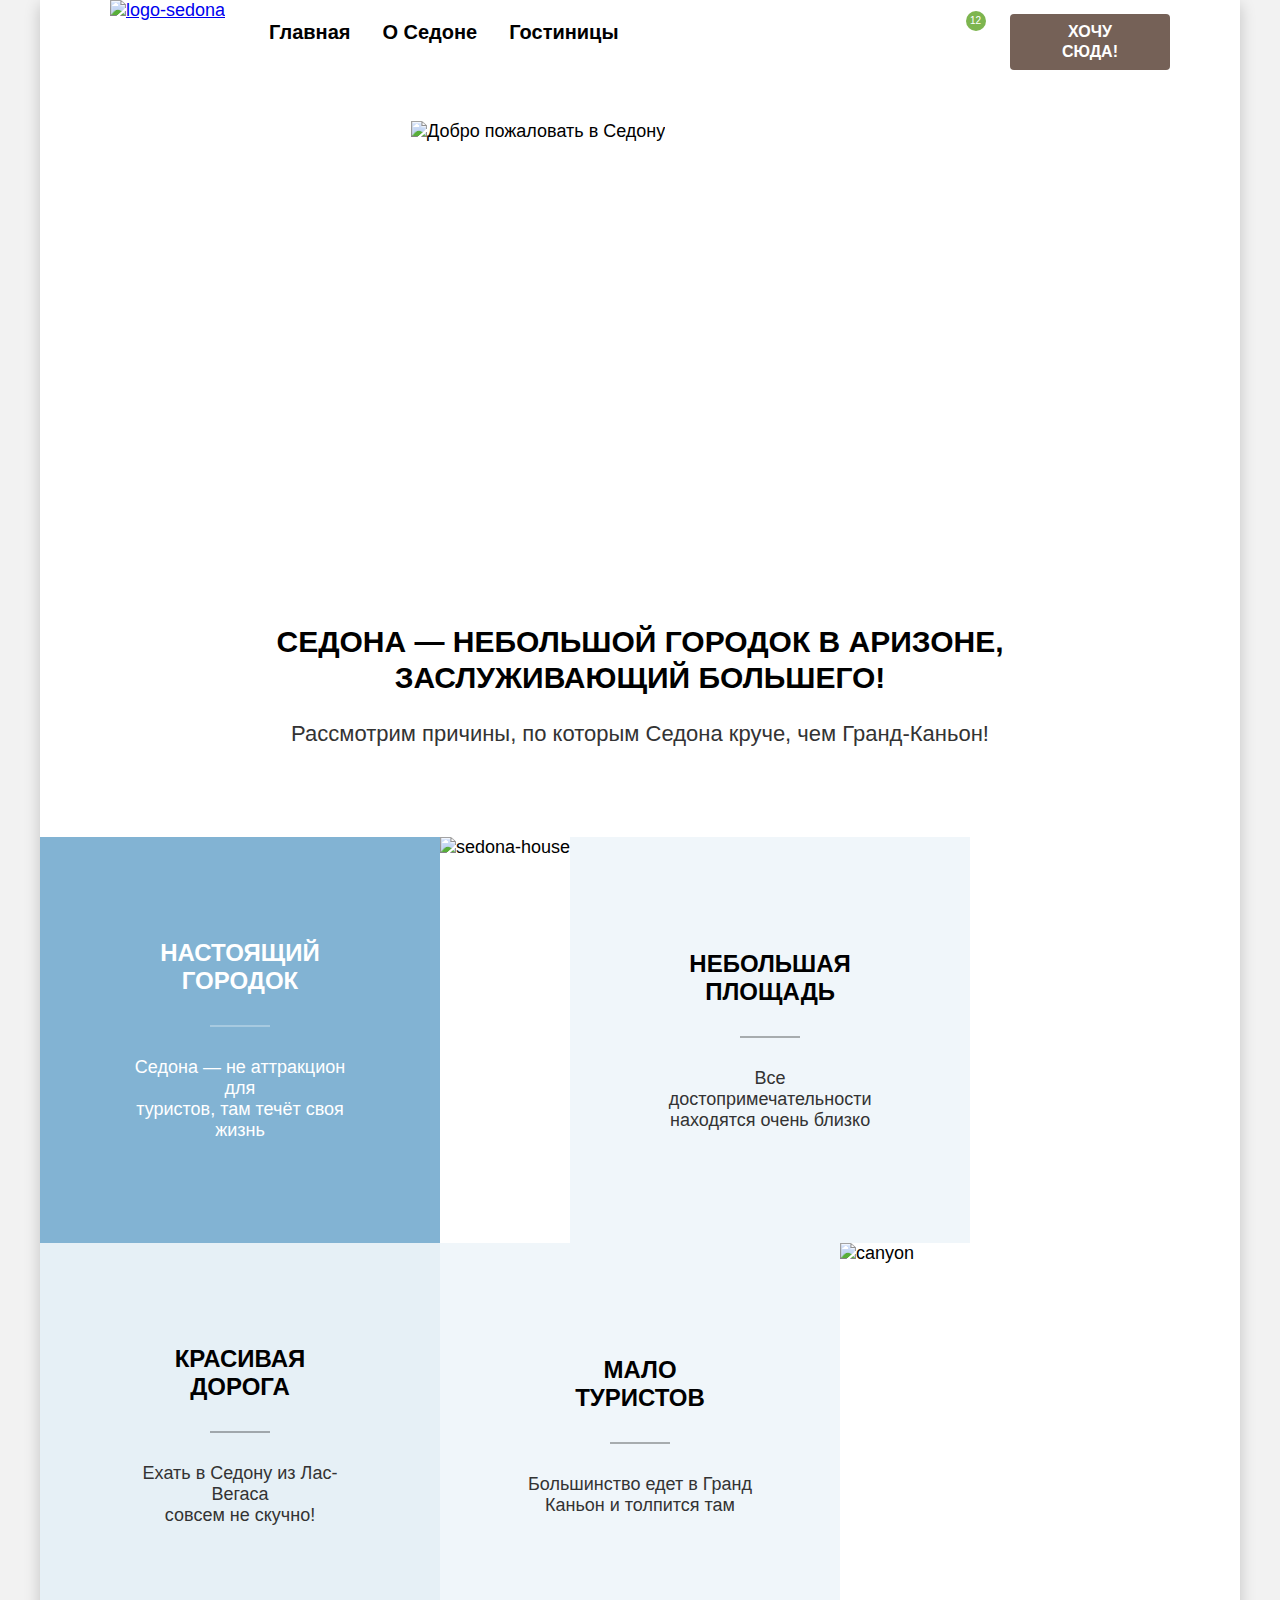
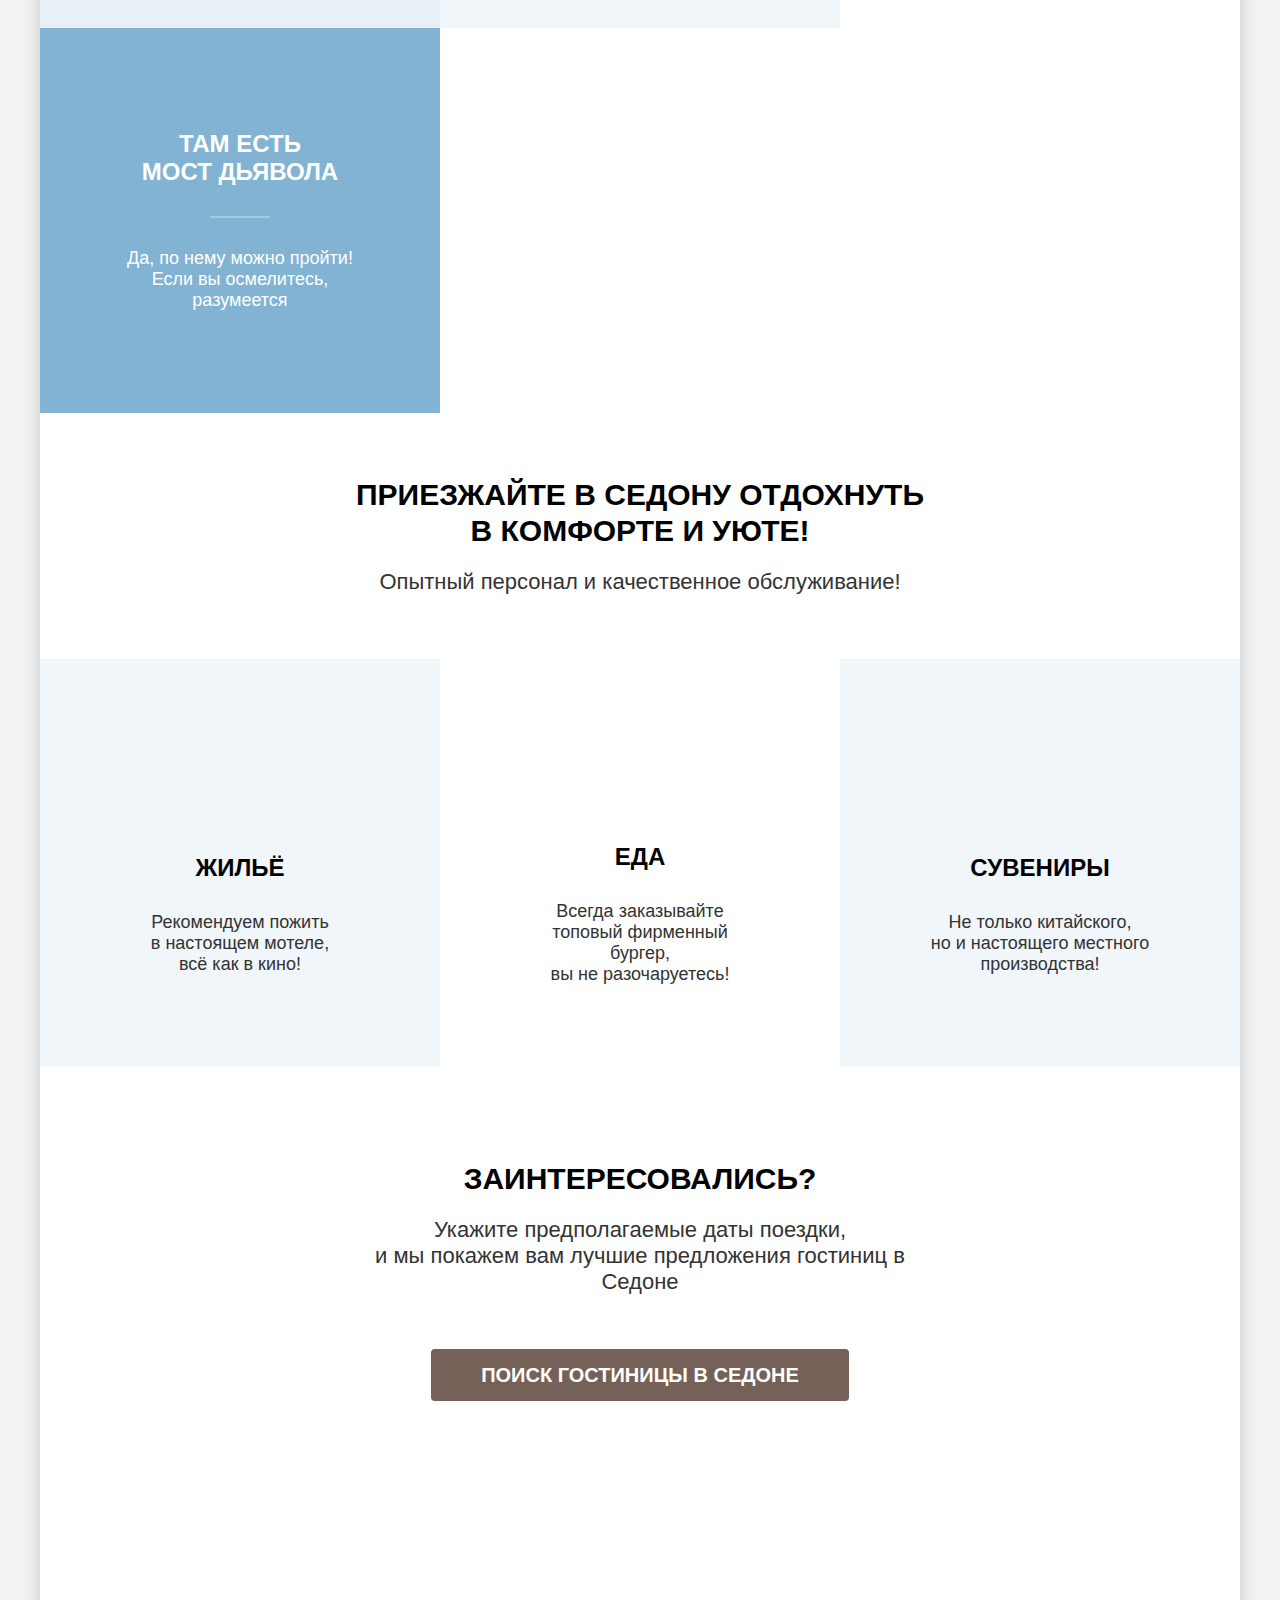
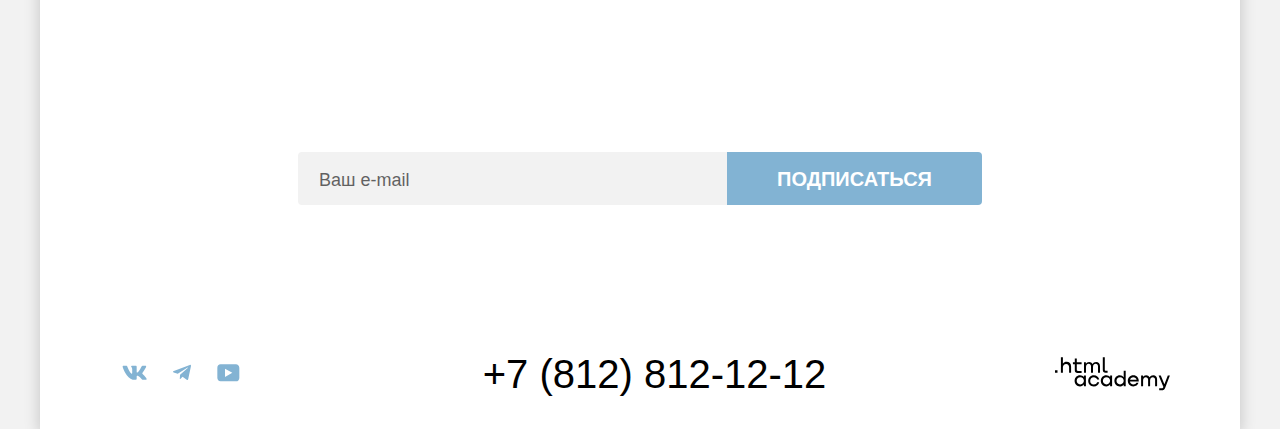
==== commit 37f24482: "изменения" ====
--- a/index.html
+++ b/index.html
@@ -8,35 +8,35 @@
   </head>
 
   <body>
-    <header class="page-header">
-      <div class="nav-list-logo">
-        <a href="index.html">
+    <header>
+      <nav class="page-nav">
+        <a class="nav-list-logo" href="index.html">
           <img class="logo-sedona" src="images/logo.svg" alt="logo-sedona" />
         </a>
-      </div>
-      <ul class="nav-list">
-        <li class="nav-list-item">
-          <a class="nav-list-link active-nav" href="index.html">Главная</a>
-        </li>
-        <li class="nav-list-item"><a class="nav-list-link" href="#">О седоне</a></li>
-        <li class="nav-list-item"><a class="nav-list-link" href="catalog.html">Гостиницы</a></li>
-      </ul>
-      <ul class="client-list">
-        <li class="client-list-item">
-          <button class="search-button all-button">
-
-          </button>
-        </li>
-        <li class="client-list-item">
-          <button class="favorites-button  all-button">
-          </button>
-        </li>
-        <li class="client-list-item client-item-flex">
-          <a href="#" class="client-button">Хочу сюда!</a>
-        </li>
-      </ul>
+        <ul class="nav-list">
+          <li class="nav-list-item">
+            <a class="nav-list-link active-nav" href="index.html">Главная</a>
+          </li>
+          <li class="nav-list-item"><a class="nav-list-link" href="#">О седоне</a></li>
+          <li class="nav-list-item"><a class="nav-list-link" href="catalog.html">Гостиницы</a></li>
+        </ul>
+        <ul class="client-list">
+          <li class="client-list-item">
+            <button class="search-button all-button">
+
+            </button>
+          </li>
+          <li class="client-list-item">
+            <button class="favorites-button  all-button">
+            </button>
+          </li>
+          <li class="client-list-item client-item-flex">
+            <button class="client-button all-button">Хочу сюда!</button>
+          </li>
+        </ul>
+      </nav>
     </header>
-    <main class="main-index" data-test="main">
+    <main class="main-index main-container" data-test="main">
       <section class="section-hero" data-test="hero">
         <h1 class="visually-hidden">Седона</h1>
         <img class="welcome-sedona" src="images/welcome.sedona.png" alt="Добро пожаловать в Седону" width="458"
@@ -55,9 +55,7 @@
         </div>
         <ul class="list-about-sedona">
           <li class="dignity-town dignity">
-            <p class="dignity-name white-text">
-              Настоящий<br>
-              городок
+            <p class="dignity-name white-text">Настоящий<br>городок
             </p>
             <span class="line-white"></span>
             <span class="dignity-text white-text">
@@ -124,35 +122,29 @@
           <span class="bigger-text">Опытный персонал и качественное обслуживание!</span>
         </div>
         <ul class="about-service-list">
-          <li class="about-service-item">
-            <div class="dignity-housing dignity">
-              <p class="dignity-name">Жильё</p>
-              <span class="dignity-text">
-                Рекомендуем пожить<br>
-                в настоящем мотеле,<br>
-                всё как в кино!
-              </span>
-            </div>
-          </li>
-          <li class="about-service-item">
-            <div class="dignity-food dignity">
-              <p class="dignity-name">Еда</p>
-              <span class="dignity-text">
-                Всегда заказывайте<br>
-                топовый фирменный бургер,<br>
-                вы не разочаруетесь!
-              </span>
-            </div>
-          </li>
-          <li class="about-service-item">
-            <div class="dignity-souvenirs dignity">
-              <p class="dignity-name">Сувениры</p>
-              <span class="dignity-text">
-                Не только китайского,<br>
-                но и настоящего местного<br>
-                производства!
-              </span>
-            </div>
+          <li class="dignity-housing dignity">
+            <p class="dignity-name">Жильё</p>
+            <span class="dignity-text">
+              Рекомендуем пожить<br>
+              в настоящем мотеле,<br>
+              всё как в кино!
+            </span>
+          </li>
+          <li class="dignity-food dignity">
+            <p class="dignity-name">Еда</p>
+            <span class="dignity-text">
+              Всегда заказывайте<br>
+              топовый фирменный бургер,<br>
+              вы не разочаруетесь!
+            </span>
+          </li>
+          <li class="dignity-souvenirs dignity">
+            <p class="dignity-name">Сувениры</p>
+            <span class="dignity-text">
+              Не только китайского,<br>
+              но и настоящего местного<br>
+              производства!
+            </span>
           </li>
         </ul>
       </section>
@@ -163,9 +155,9 @@
           Укажите предполагаемые даты поездки,<br />
           и мы покажем вам лучшие предложения гостиниц в Седоне
         </p>
-        <a href="#" class="search-main-button all-button">
+        <button class="search-main-button all-button">
           Поиск гостиницы в седоне
-        </a>
+        </button>
       </section>
       <section class="section-subscribe-email" data-test="subscribe">
         <h2 class="visually-hidden">Рассылка</h2>
@@ -229,6 +221,7 @@
         <form class="modal-form" action="https://echo.htmlacademy.ru/" method="post">
           <label class="arrival-date-label" for="arrival-date">
             <span class="modal-text date-text">Дата заезда:</span>
+            <span class="modal-input-icon"></span>
             <input class="arrival-date-input" type="text" id="arrival-date" name="arrival date" value="27 апреля 2020"
               placeholder="Укажите дату">
             <span class="departure-input-undertext-false">Мы не можем отправить вас в прошлое.</span>
@@ -236,14 +229,15 @@
           <label class="date-departure-label" for="date-of-departure">
             <span class="modal-text date-text">Дата выезда:</span>
             <input class=" departure-date-input" type="text" id="date-of-departure" name="date of departure"
-              value="1 сентября 2021" placeholder="Укажите дату">
+              value="1 сентября 2023" placeholder="Укажите дату">
+            <span class="modal-input-icon"></span>
             <span class="departure-input-undertext-true">На эти даты есть свободные номера. Пока есть.</span>
           </label>
           <div>
-            <label for="counter-adults"></label>
             <div class="counter-adults-label">
+              <label for="counter-adults"></label>
               <span class="modal-text adults-text">Взрослые:</span>
-              <button name="minus" class="minus-btn">
+              <button type="button" name="minus" class="minus-btn">
                 <svg class="minus-svg" width="14" height="2" viewBox="0 0 14 2" fill="none"
                   xmlns="http://www.w3.org/2000/svg">
                   <path id="Vector" d="M0 0L0 2L14 2V0L0 0Z" fill="#756157" fill-opacity="0.3" />
@@ -251,16 +245,16 @@
               </button>
               <input class="counter-adults-input" value="2" type="number" id="counter-adults" name="counter adults"
                 disabled>
-              <button name="plus" class="plus-btn">
+              <button type="button" name="plus" class="plus-btn">
                 <svg class="plus-svg" width="14" height="14" viewBox="0 0 14 14" xmlns="http://www.w3.org/2000/svg">
                   <path id="Vector" d="M14 6H8V0H6V6H0V8H6V14H8V8H14V6Z" fill="#756157" fill-opacity="0.3" />
                 </svg>
               </button>
             </div>
-            <label for="counter-kids"></label>
             <div class="counter-kids-label">
+              <label for="counter-kids"></label>
               <span class="modal-text kids-text">Дети:</span>
-              <button class="about-kids-button" aria-label="tooltip-kids">
+              <button type="button" class="about-kids-button" aria-label="tooltip-kids">
                 <svg width="26" height="26" viewBox="0 0 26 26" fill="none" xmlns="http://www.w3.org/2000/svg">
                   <circle cx="13" cy="13" r="13" fill="#83B3D3" />
                   <path fill-rule="evenodd" clip-rule="evenodd" d="M12 7H14V9H12V7ZM14 19H12V10H14V19Z" fill="white" />
@@ -271,14 +265,14 @@
                 которых от 6 до 18
                 лет. Дети до 6 лет размещаются бесплатно.
               </span>
-              <button name="minus" class="minus-btn">
+              <button type="button" name="minus" class="minus-btn">
                 <svg class="minus-svg" width="14" height="2" viewBox="0 0 14 2" fill="none"
                   xmlns="http://www.w3.org/2000/svg">
                   <path id="Vector" d="M0 0L0 2L14 2V0L0 0Z" fill="#756157" fill-opacity="0.3" />
                 </svg>
               </button>
               <input class="counter-kids-input" value="2" type="number" id="counter-kids" name="counter kids" disabled>
-              <button name="plus" class="plus-btn">
+              <button type="button" name="plus" class="plus-btn">
                 <svg class="plus-svg" width="14" height="14" viewBox="0 0 14 14" fill="none"
                   xmlns="http://www.w3.org/2000/svg">
                   <path id="Vector" d="M14 6H8V0H6V6H0V8H6V14H8V8H14V6Z" fill="#756157" fill-opacity="0.3" />
@@ -291,6 +285,22 @@
 
       </div>
     </div>
+    <script>
+      let clsModalBtn = document.querySelector('.close-modal-btn');
+      let searchBtn = document.querySelector('.search-main-button')
+      let modal = document.querySelector(".modal-container");
+      let clientBtn = document.querySelector('.client-button')
+      clsModalBtn.onclick = function () {
+        modal.classList.add("modal-container-close");
+      }
+      searchBtn.onclick = function () {
+        modal.classList.remove("modal-container-close")
+      }
+      clientBtn.onclick = function () {
+        modal.classList.remove("modal-container-close")
+      }
+
+    </script>
   </body>
 
 </html>
--- a/style/style.css
+++ b/style/style.css
@@ -0,0 +1,1478 @@
+*,
+*::before,
+*::after {
+  box-sizing: border-box;
+}
+
+@font-face {
+  font-family: "PT Sans";
+  font-style: normal;
+  font-weight: 400;
+  src: url(../fonts/ptsans-400.woff2) format("woff2");
+  font-display: swap;
+}
+
+@font-face {
+  font-family: "PT Sans";
+  font-style: normal;
+  font-weight: 700;
+  src: url(../fonts/ptsans-700.woff2) format("woff2");
+  font-display: swap;
+}
+.visually-hidden {
+  position: absolute;
+  width: 1px;
+  height: 1px;
+  margin: -1px;
+  border: 0;
+  padding: 0;
+  white-space: nowrap;
+  clip-path: inset(100%);
+  clip: rect(0 0 0 0);
+  overflow: hidden;
+}
+html {
+  height: 100%;
+  background: #f2f2f2;
+}
+
+body {
+  display: flex;
+  flex-direction: column;
+  min-height: 100%;
+  width: 1200px;
+  margin: 0 auto;
+  padding: 0;
+  font-family: "PT Sans", sans-serif;
+  font-size: 18px;
+  font-style: normal;
+  font-weight: 400;
+  line-height: 21px;
+  background-color: #ffffff;
+  box-shadow: 0 5px 15px rgba(0, 1, 1, 0.2);
+}
+.main-container {
+  flex-grow: 1;
+}
+.all-button {
+  border: none;
+  background-color: transparent;
+  font-family: "PT Sans", sans-serif;
+}
+
+/*                     header                      */
+
+.page-nav {
+  display: flex;
+  padding: 0 70px;
+}
+.nav-list {
+  max-width: 506px;
+  min-height: 64px;
+  margin: 0 auto 0 0;
+  padding: 0;
+  list-style: none;
+  display: flex;
+  flex-wrap: wrap;
+}
+
+.nav-list-logo {
+  z-index: 1;
+  margin-right: 28px;
+  max-height: 64px;
+}
+
+.nav-list-link {
+  display: block;
+  text-decoration: none;
+  color: #000000;
+  padding: 20px 16px;
+}
+.nav-list-item {
+  font-size: 20px;
+  font-weight: 700;
+  line-height: 24px;
+  text-transform: capitalize;
+}
+.active-nav::after {
+  height: 2px;
+  width: auto;
+  background-color: #615048;
+}
+
+.client-list {
+  min-width: 268px;
+  margin: 0;
+  padding: 0;
+  list-style: none;
+  display: flex;
+  align-items: start;
+  flex-wrap: wrap;
+  min-height: 64px;
+}
+.client-list-item:nth-child(2) {
+  margin-right: auto;
+}
+.search-button {
+  cursor: pointer;
+  display: flex;
+  align-items: center;
+  padding: 22px 12px;
+  background: url("../images/search.sedona.svg") center no-repeat;
+  background-size: 20px 19px;
+  width: 44px;
+  min-height: 64px;
+  position: relative;
+}
+.favorites-button {
+  cursor: pointer;
+  display: flex;
+  align-items: center;
+  padding: 22px 12px;
+  background: url("../images/favorites.svg") center no-repeat;
+  background-size: 20px 19px;
+  width: 44px;
+  min-height: 64px;
+  position: relative;
+}
+.favorites-button::after {
+  position: absolute;
+  top: 17%;
+  right: 9%;
+  content: "12";
+  width: 20px;
+  min-height: 20px;
+  border-radius: 10px;
+  background: #7db54f;
+  color: #ffffff;
+  text-align: center;
+  font-family: "PT Sans", sans-serif;
+  padding: 5px 5px 5px 4px;
+  font-size: 10px;
+  font-style: normal;
+  font-weight: 400;
+  line-height: 10px;
+}
+.client-button {
+  width: 160px;
+  min-height: 36px;
+  color: #ffffff;
+  padding: 8px 34px;
+  background: #756157;
+  border-radius: 4px;
+  font-size: 16px;
+  font-weight: 700;
+  line-height: 20px;
+  text-transform: uppercase;
+  display: flex;
+  justify-content: center;
+  align-items: center;
+  text-decoration: none;
+}
+.client-button:active {
+  background: #756157;
+  color: #ffffff4d;
+}
+.client-button:disabled {
+  border-radius: 4px;
+  background: #e5e5e5;
+  color: #ffffff;
+}
+.client-button:hover,
+.client-button:focus {
+  background: #615048;
+}
+
+.client-item-flex {
+  display: flex;
+  align-items: center;
+  margin: 14px 0 auto;
+}
+/*main*/
+.section-hero {
+  height: 485px;
+  background-image: url("../images/hero-background-banner.svg"),
+    url("../images/sedona-hero-bacjground.jpg");
+  background-size: 100% auto, cover;
+  background-position: left bottom, left top;
+  background-repeat: no-repeat;
+}
+.welcome-sedona {
+  margin: 51px 371px 82px 371px;
+}
+
+.list-about-sedona {
+  margin: 0;
+  padding: 0;
+  list-style: none;
+  display: flex;
+  flex-wrap: wrap;
+}
+.dignity-name {
+  display: flex;
+  margin: 0;
+  font-size: 24px;
+  font-weight: 700;
+  line-height: 28px;
+  text-transform: uppercase;
+}
+.dignity-text {
+  color: #333333;
+}
+.dignity {
+  gap: 30px;
+  padding: 102px 85px;
+  min-height: 385px;
+  width: 400px;
+  display: flex;
+  text-align: center;
+  flex-direction: column;
+  justify-content: center;
+  align-items: center;
+}
+.dignity-img {
+  height: 385px;
+}
+.line-white {
+  background-color: #ffffff4d;
+  width: 60px;
+  height: 2px;
+}
+.line {
+  background-color: #0000004d;
+  width: 60px;
+  height: 2px;
+}
+.dignity-sedona {
+  display: flex;
+  flex-direction: column;
+  justify-content: center;
+  align-items: center;
+  min-height: 261px;
+  gap: 25px;
+  margin-bottom: 21px;
+}
+.bigger-name {
+  text-align: center;
+  font-size: 30px;
+  font-weight: 700;
+  line-height: 36px;
+  text-transform: uppercase;
+  margin: 0;
+}
+.bigger-text {
+  font-size: 22px;
+  line-height: 26px;
+  color: #333333;
+  margin: 0;
+}
+.dignity-service {
+  display: flex;
+  flex-direction: column;
+  justify-content: center;
+  align-items: center;
+  min-height: 246px;
+  gap: 20px;
+}
+.dignity-town,
+.dignity-devils-bridge {
+  color: #ffffff;
+  background-color: #82b3d3;
+}
+.white-text {
+  color: #ffffff;
+}
+.dignity-small-area,
+.dignity-few-tourists {
+  background-color: #83b3d31f;
+}
+.dignity-beauty-road {
+  background-color: #83b3d333;
+}
+.about-service-list {
+  margin: 0;
+  padding: 0;
+  list-style: none;
+  display: flex;
+}
+.about-service-list li {
+  padding: 82px 86px;
+}
+.dignity-housing,
+.dignity-souvenirs {
+  background-color: #83b3d31f;
+}
+.dignity-housing::before {
+  content: "";
+  height: 72px;
+  width: 75px;
+  background-image: url("../images/home-icon.svg");
+  background-repeat: no-repeat;
+  background-size: 75px 72px;
+}
+.dignity-food::before {
+  content: "";
+  height: 72px;
+  width: 75px;
+  background-image: url("../images/food-icon.svg");
+  background-repeat: no-repeat;
+  background-size: 75px 72px;
+}
+.dignity-souvenirs::before {
+  content: "";
+  height: 72px;
+  width: 75px;
+  background-image: url("../images/gift-icon.svg");
+  background-repeat: no-repeat;
+  background-size: 75px 72px;
+}
+/*                              search-form                        */
+.section-search {
+  margin: 0;
+  padding: 94px 304px;
+  display: flex;
+  flex-direction: column;
+  align-items: center;
+  min-height: 406px;
+  text-align: center;
+}
+.section-search .bigger-name {
+  margin-bottom: 20px;
+}
+.section-search .bigger-text {
+  margin-bottom: 54px;
+}
+.search-main-button {
+  text-decoration: none;
+  padding: 8px 50px;
+  color: #ffffff;
+  font-size: 20px;
+  font-weight: 700;
+  line-height: 36px;
+  text-transform: uppercase;
+  border-radius: 4px;
+  background: #756157;
+}
+.search-main-button:active {
+  background: #756157;
+  color: #ffffff4d;
+}
+.search-main-button:disabled {
+  border-radius: 4px;
+  background: #e5e5e5;
+  color: #ffffff;
+}
+.search-main-button:hover,
+.search-main-button:focus {
+  background: #615048;
+}
+
+/*                               modal                           */
+
+.modal-container {
+  z-index: 2;
+  position: fixed;
+  top: 0;
+  left: 0;
+  display: flex;
+  width: 100%;
+  min-height: 100%;
+  background: rgba(242, 242, 242, 0.8);
+  background-attachment: fixed;
+}
+.modal-wrapper {
+  position: relative;
+  display: flex;
+  flex-direction: column;
+  gap: 64px;
+  max-width: 70%;
+  min-width: 717px;
+  min-height: 576px;
+  padding: 64px 70px;
+  margin: auto;
+  border-radius: 30px;
+  background: #ffffff;
+  box-shadow: 0 25px 50px 0 rgba(0, 0, 0, 0.15);
+}
+.modal-name {
+  text-align: left;
+  margin: 0;
+  min-height: 36px;
+  max-width: 95%;
+}
+
+.close-modal-btn {
+  position: absolute;
+  top: 64px;
+  right: 51px;
+  width: 54px;
+  min-height: 54px;
+  border-radius: 50%;
+  background: url(../images/modal-close.svg) center no-repeat #f2f2f2;
+  cursor: pointer;
+}
+.close-modal-btn:active {
+  background-color: #e6e6e6;
+  opacity: 0.3;
+}
+.close-modal-btn:focus-visible {
+  outline: 3px solid #83b3d3;
+  background-color: #e6e6e6;
+}
+.close-modal-btn:hover {
+  background-color: #e6e6e6;
+}
+.modal-form {
+  display: grid;
+  gap: 48px;
+}
+.arrival-date-label,
+.date-departure-label {
+  position: relative;
+  vertical-align: middle;
+  display: flex;
+  justify-content: space-between;
+}
+.arrival-date-label::after,
+.date-departure-label::after {
+  position: absolute;
+  content: "";
+  background-image: url("../images/modal-input-icon.svg");
+  background-repeat: no-repeat;
+  background-position: center;
+  top: 10;
+  left: 10;
+  height: 10px;
+  width: 10px;
+  margin: 0;
+  padding: 0;
+}
+.departure-input-undertext-false {
+  content: "";
+  color: #ff5757;
+  font-family: "PT Sans", sans-serif;
+  font-size: 16px;
+  line-height: 21px;
+  position: absolute;
+  right: 24%;
+  top: 52px;
+}
+.departure-input-undertext-true {
+  content: "";
+  color: #333333;
+  font-family: "PT Sans", sans-serif;
+  font-size: 16px;
+  line-height: 21px;
+  position: absolute;
+  right: 15.5%;
+  top: 52px;
+}
+
+.departure-date-input:hover,
+.arrival-date-input:hover {
+  background-color: #e6e6e6;
+}
+.departure-date-input:focus-visible,
+.arrival-date-input:focus-visible {
+  border-radius: 4px;
+  outline: 3px solid #83b3d3;
+  background-color: #e6e6e6;
+}
+.departure-date-input,
+.arrival-date-input {
+  position: relative;
+  font-size: 18px;
+  font-family: "PT Sans", sans-serif;
+  font-weight: 700;
+  line-height: 24px;
+  border: none;
+  background: #f2f2f2;
+  border-radius: 4px;
+  padding: 12px 20px 11px 20px;
+  width: 440px;
+  min-height: 48px;
+}
+.modal-input-icon {
+}
+.modal-text {
+  color: #000;
+  font-size: 20px;
+  font-weight: 700;
+  line-height: 24px;
+  text-transform: capitalize;
+  margin: auto auto auto 0;
+}
+.date-text {
+  display: flex;
+  align-items: center;
+  justify-content: center;
+}
+.counter-adults-label {
+  position: relative;
+  margin-right: 83px;
+}
+.counter-kids-label {
+  position: relative;
+}
+.counter-adults-label,
+.counter-kids-label {
+  min-height: 48px;
+  display: inline-flex;
+  text-align: center;
+}
+.adults-text {
+  margin-right: 46px;
+}
+.kids-text {
+  margin-right: 10px;
+}
+.about-kids-button {
+  border: none;
+  background-color: transparent;
+  position: relative;
+  margin: auto 45px auto 0;
+  padding: 0;
+  max-width: 26px;
+  max-height: 26px;
+}
+
+.about-kids-text {
+  content: "";
+  color: #ffffff;
+  font-family: "PT Sans", sans-serif;
+  padding: 15px 18px 18px 22px;
+  font-size: 16px;
+  line-height: 20px;
+  min-width: 256px;
+  min-height: 143px;
+  text-align: left;
+  position: absolute;
+  top: 80%;
+  margin-top: 15px;
+  left: 30%;
+  transform: translateX(-50%);
+  z-index: 1;
+  border-radius: 10px;
+  background: #333333;
+  box-shadow: 0 15px 30px 0 rgba(0, 0, 0, 0.3);
+  display: none;
+}
+.about-kids-button:hover + .about-kids-text,
+.about-kids-button:focus + .about-kids-text {
+  display: block;
+}
+.about-kids-text::after {
+  content: "";
+  background-image: url(../images/triangle.svg);
+  width: 19px;
+  min-height: 9px;
+  position: absolute;
+  bottom: 100%;
+  left: 0;
+  right: 0;
+  margin-left: auto;
+  margin-right: auto;
+}
+.about-kids-info:hover + .about {
+  display: block;
+}
+.counter-adults-input:disabled,
+.counter-kids-input:disabled {
+  color: #000000;
+  width: 31px;
+  min-height: 48px;
+  border: none;
+  background: #f2f2f2;
+  padding: 14px 10px;
+  text-align: center;
+  font-size: 18px;
+  font-weight: 700;
+  line-height: 20px;
+}
+.counter-adults-input::-webkit-inner-spin-button,
+.counter-kids-input::-webkit-inner-spin-button {
+  appearance: none;
+  margin: 0;
+}
+.counter-adults-input,
+.counter-kids-input {
+  -moz-appearance: textfield;
+}
+.minus-btn,
+.plus-btn {
+  display: flex;
+  align-items: center;
+  justify-content: center;
+  width: 40px;
+  min-height: 48px;
+  background: #f2f2f2;
+  border: none;
+  position: relative;
+}
+.minus-btn {
+  border-radius: 4px 0 0 4px;
+}
+.plus-btn {
+  padding: 3px;
+  border-radius: 0 4px 4px 0;
+}
+.minus-btn:active svg,
+.plus-btn:active svg {
+  opacity: 0.2;
+}
+.minus-btn:hover svg path,
+.plus-btn:hover svg path {
+  fill: #000000;
+  fill-opacity: 1;
+}
+.plus-svg {
+  margin: 3px;
+}
+.plus-btn:focus-visible,
+.minus-btn:focus-visible {
+  outline: none;
+}
+.plus-btn:focus-visible svg,
+.minus-btn:focus-visible svg {
+  outline-offset: 3px;
+  outline: 3px solid #83b3d3;
+  border-radius: 4px;
+}
+
+.plus-btn:focus-visible svg path,
+.minus-btn:focus-visible svg path {
+  fill: #000000;
+  fill-opacity: 1;
+}
+.modal-search-btn {
+  border: none;
+  color: #ffffff;
+  text-decoration: none;
+  text-align: center;
+  font-family: "PT Sans", sans-serif;
+  font-size: 20px;
+  font-weight: 700;
+  line-height: 24px;
+  text-transform: uppercase;
+  display: flex;
+  align-items: center;
+  justify-content: center;
+  min-height: 60px;
+  min-width: 577px;
+  border-radius: 10px;
+  background: #83b3d3;
+}
+.modal-search-btn:hover,
+.modal-search-btn:focus-visible {
+  background-color: #68a2ca;
+}
+.modal-search-btn:active {
+  background-color: #68a2ca;
+  color: #ffffff4d;
+}
+.modal-container-close {
+  display: none;
+}
+/*                            catalog                              */
+/*filter*/
+.hero {
+  min-height: 412px;
+  padding: 35px 70px 70px 70px;
+  color: #ffffff;
+  background: url("../images/filter-background.jpg") no-repeat;
+  background-size: cover;
+}
+.inner-header-title {
+  font-size: 60px;
+  font-weight: 700;
+  line-height: 78px;
+  margin: 0;
+  padding: 0;
+}
+.inner-header {
+  width: 1060px;
+  min-height: 107px;
+  display: flex;
+  flex-direction: column;
+  gap: 8px;
+  margin-bottom: 40px;
+}
+.breadcrums-list {
+  gap: 10px;
+  display: flex;
+  margin: 0;
+  padding: 0;
+  list-style: none;
+}
+.breadcrums-link {
+  font-family: "PT Sans";
+  font-size: 16px;
+  line-height: 21px;
+  color: #ffffff;
+  text-decoration: none;
+}
+.breadcrums-link:hover {
+  color: #ffffff99;
+}
+.breadcrums-link:active {
+  color: #ffffff4d;
+}
+.filter-form {
+  display: flex;
+  flex-wrap: wrap;
+  min-height: 157px;
+}
+.catalog-filter-group {
+  margin: 0;
+  padding: 0;
+  border: none;
+}
+.catalog-filter-title {
+  margin-bottom: 32px;
+  font-size: 20px;
+  font-weight: 700;
+  line-height: 24px;
+  text-transform: capitalize;
+}
+
+.catalog-filter-list {
+  margin: 0;
+  padding: 0;
+  list-style: none;
+}
+.catalog-filter-item:not(:last-child) {
+  margin-bottom: 16px;
+}
+.infrastructure {
+  margin-right: 66px;
+}
+
+.housing-type {
+  width: 150px;
+  margin-right: auto;
+}
+.regulate-prices {
+  margin-right: 70px;
+  width: 288px;
+}
+.checkbox-input {
+  appearance: none;
+}
+.control-checkbox {
+  display: inline-block;
+}
+.control-checkbox-mark {
+  position: absolute;
+  width: 20px;
+  min-height: 20px;
+  border-radius: 5px;
+  background: #ffffff;
+}
+.control-label {
+  padding-left: 36px;
+  display: inline-block;
+  min-height: 23px;
+}
+.checkbox-input[type="checkbox"]:checked + .control-checkbox-mark {
+  background-image: url(../images/input-on.svg);
+}
+
+.control-checkbox:hover .control-checkbox-mark,
+.control-checkbox:hover .control-label {
+  opacity: 0.5;
+}
+.checkbox-input:focus-visible + .control-checkbox-mark {
+  outline: 3px solid #83b3d3;
+}
+.checkbox-input:checked:focus-visible + .control-checkbox-mark {
+  outline: 3px solid #83b3d3;
+  background-image: url(../images/input-on.svg);
+}
+
+.control-checkbox:active .control-checkbox-mark,
+.control-checkbox:active .control-label {
+  box-shadow: none;
+  opacity: 0.3;
+}
+
+.control-radio-mark {
+  width: 20px;
+  min-height: 20px;
+  position: absolute;
+  border-radius: 50%;
+  background: #ffffff;
+}
+.radio-input:focus-visible + .control-radio-mark {
+  outline: 3px solid #83b3d3;
+}
+.radio-input:checked + .control-radio-mark {
+  background-image: url(../images/radio-on.svg);
+  border: none;
+}
+.control-radio:hover .control-radio-mark,
+.control-radio:hover .control-label {
+  opacity: 0.5;
+}
+.control-radio:active .control-radio-mark,
+.control-radio:active .control-label {
+  opacity: 0.3;
+}
+.control-radio:active .control-radio-mark {
+  outline: 3px solid #707070;
+}
+.min-max-price-item {
+  display: flex;
+  gap: 2px;
+  margin-bottom: 44px;
+}
+.filter-min-price-input {
+  font-family: "PT Sans", sans-serif;
+  background: #f2f2f2;
+  font-size: 18px;
+  font-weight: 700;
+  line-height: 24px;
+  border-radius: 4px 0 0 4px;
+  border: none;
+}
+.filter-max-price-input {
+  font-family: "PT Sans", sans-serif;
+  background: #f2f2f2;
+  font-size: 18px;
+  font-weight: 700;
+  line-height: 24px;
+  border-radius: 0 4px 4px 0;
+  border: none;
+}
+.filter-min-price-input,
+.filter-max-price-input {
+  -moz-appearance: textfield;
+}
+
+.filter-min-price-input::-webkit-inner-spin-button,
+.filter-max-price-input::-webkit-inner-spin-button {
+  appearance: none;
+  margin: 0;
+}
+.filter-min-price-input:hover,
+.filter-max-price-input:hover {
+  background-color: #e6e6e6;
+}
+.filter-min-price-input:active,
+.filter-max-price-input:active {
+  outline: none;
+}
+.filter-min-price-input:focus-visible {
+  border-radius: 4px 0 0 4px;
+  outline: 3px solid #83b3d3;
+  background: #e6e6e6;
+}
+.filter-max-price-input:focus-visible {
+  border-radius: 0 4px 4px 0;
+  outline: 3px solid #83b3d3;
+  background: #e6e6e6;
+}
+.filter-min-price-input,
+.filter-max-price-input {
+  padding: 12px 20px;
+  width: 143px;
+  min-height: 48px;
+}
+.min-price-control {
+  position: relative;
+}
+.min-price-text {
+  position: absolute;
+  color: #000000;
+  right: 20px;
+  top: 12px;
+  opacity: 0.3;
+}
+.max-price-control {
+  position: relative;
+}
+.max-price-text {
+  position: absolute;
+  color: #000000;
+  right: 20px;
+  top: 12px;
+  opacity: 0.3;
+}
+.range-scale {
+  position: relative;
+  min-height: 4px;
+  background: #707070;
+}
+.range-bar {
+  position: absolute;
+  min-height: 4px;
+  background: #ffffff;
+}
+.range-toggle {
+  position: absolute;
+  width: 20px;
+  min-height: 20px;
+  background: #ffffff;
+  border: none;
+  border-radius: 5px;
+  cursor: pointer;
+}
+.toggle-max {
+  right: 0;
+  top: -8px;
+}
+.toggle-min {
+  top: -8px;
+  left: -1px;
+}
+.range-toggle:active {
+  outline: 2px solid #83b3d3;
+}
+.range-toggle:focus-visible {
+  outline: 3px solid #83b3d3;
+}
+
+.form-buttons {
+  display: flex;
+  flex-direction: column;
+  margin-top: auto;
+  gap: 30px;
+}
+.apply-button {
+  font-family: "PT Sans", sans-serif;
+  color: #ffffff;
+  text-align: center;
+  font-size: 16px;
+  font-weight: 700;
+  line-height: 20px;
+  text-transform: uppercase;
+  display: flex;
+  justify-content: center;
+  padding: 8px 50px;
+  border-radius: 4px;
+  background: #82b3d3;
+  width: 191px;
+  min-height: 36px;
+  border: none;
+}
+
+.apply-button:active {
+  background: #82b3d3;
+  color: #ffffff4d;
+}
+.apply-button:disabled {
+  border-radius: 4px;
+  background: #e5e5e5;
+  color: #ffffff;
+}
+.apply-button:hover,
+.apply-button:focus {
+  background: #68a2ca;
+  outline: none;
+}
+.reset-button {
+  font-family: "PT Sans", sans-serif;
+  color: #ffffff;
+  text-align: center;
+  font-size: 16px;
+  font-weight: 700;
+  line-height: 20px;
+  text-transform: uppercase;
+  display: flex;
+  justify-content: center;
+  padding: 8px 50px;
+  width: 191px;
+  min-height: 36px;
+  border-radius: 4px;
+  background: transparent;
+  border: none;
+}
+.reset-button:active {
+  outline: none;
+  color: #ffffff4d;
+}
+.reset-button:disabled {
+  opacity: 0.1;
+}
+.reset-button:hover {
+  opacity: 0.6;
+}
+.reset-button:focus-visible {
+  border: 3px solid #82b3d3;
+  outline: none;
+}
+/*                          catalog-cards           */
+.section-catalog {
+  background: #ffffff;
+  padding: 50px 70px 60px 70px;
+}
+.catalog-inner-nav {
+  display: flex;
+  margin-bottom: 40px;
+}
+.find-number-hotels {
+  margin: auto auto auto 0;
+  color: #000000;
+  font-size: 30px;
+  font-weight: 700;
+  line-height: 36px;
+  text-transform: uppercase;
+}
+.select-control {
+  color: #333333;
+  font-family: inherit;
+  font-size: 18px;
+  line-height: 21px;
+  border-radius: 4px;
+  border: 2px solid #e5e5e5;
+  width: 292px;
+  min-height: 49px;
+  padding: 12px 20px;
+  margin: 0;
+  appearance: none;
+  background: url(../images/triangle-select.svg) 94% center no-repeat;
+}
+.cheap-first-option {
+  width: 141px;
+  min-height: 21px;
+  margin: 0;
+}
+.select-control::after {
+  border-radius: 4px;
+  border: 2px solid #e5e5e5;
+}
+.select-control:hover,
+.select-control:focus-visible {
+  border-radius: 4px;
+  border: 2px solid#68A2CA;
+}
+
+.view-mode-buttons {
+  margin-left: 70px;
+  gap: 8px;
+  display: flex;
+  align-items: self-start;
+}
+.view-button:hover,
+.view-button:active {
+  border-radius: 4px;
+  border: 2px solid #000000;
+}
+.view-button:focus-visible {
+  border-radius: 4px;
+  border: 2px solid #68a2ca;
+  outline: none;
+}
+.view-button {
+  display: flex;
+  width: 48px;
+  min-height: 48px;
+  padding: 14px 12px;
+  text-decoration: none;
+  border-radius: 4px;
+  border: 2px solid #e5e5e5;
+}
+.selected-view-button {
+  border-radius: 4px;
+  border: 2px solid #000000;
+}
+.view-button-img {
+  display: block;
+  margin: auto;
+}
+.main-cards {
+  display: flex;
+  flex-wrap: wrap;
+  gap: 20px;
+}
+.catalog-card {
+  width: 340px;
+  min-height: 438px;
+  padding: 20px;
+  display: grid;
+  grid-template-columns: 140px 140px;
+  grid-template-areas:
+    "img img"
+    "img img"
+    "img img"
+    "name name"
+    "type price"
+    "more like"
+    "star rating";
+  row-gap: 16px;
+  column-gap: 20px;
+  border-radius: 4px;
+  border: 1px solid #e6e6e6;
+}
+.catalog-card-img {
+  grid-area: img;
+}
+.catalog-card-name {
+  text-decoration: none;
+  grid-area: name;
+  margin: 0;
+  color: #000000;
+  font-size: 24px;
+  font-weight: 700;
+}
+.catalog-card-type {
+  margin: 0 auto 0 0;
+  height: 21px;
+  grid-area: type;
+  color: #333333;
+  text-align: left;
+  line-height: 21px;
+}
+.catalog-card-price {
+  grid-area: price;
+  color: #333333;
+  text-align: right;
+  margin: 0;
+  line-height: 21px;
+}
+.more-details-button {
+  display: flex;
+  justify-content: center;
+  align-items: center;
+  gap: 10px;
+  padding: 8px 50px;
+  font-family: "PT Sans", sans-serif;
+  border-radius: 4px;
+  background: #756157;
+  text-decoration: none;
+  color: #ffffff;
+  text-align: center;
+  font-size: 16px;
+  font-weight: 700;
+  line-height: 20px;
+  text-transform: uppercase;
+  grid-area: more;
+}
+.more-details-button:active {
+  background: #756157;
+  color: #ffffff4d;
+}
+.more-details-button:disabled {
+  border-radius: 4px;
+  background: #e5e5e5;
+  color: #ffffff;
+}
+.more-details-button:hover,
+.more-details-button:focus {
+  background: #615048;
+}
+.favorite-hotel-button {
+  grid-area: like;
+  color: #ffffff;
+  text-align: center;
+  font-family: "PT Sans", sans-serif;
+  font-size: 16px;
+  font-weight: 700;
+  line-height: 20px;
+  border-radius: 4px;
+  background: #82b3d3;
+  border: none;
+  text-transform: uppercase;
+}
+.favorite-hotel-button:active {
+  background: #82b3d3;
+  color: #ffffff4d;
+}
+.favorite-hotel-button:disabled {
+  border-radius: 4px;
+  background: #e5e5e5;
+  color: #ffffff;
+}
+.favorite-hotel-button:hover,
+.favorite-hotel-button:focus {
+  background: #68a2ca;
+}
+.favorite-hotel-select {
+  align-items: center;
+  grid-area: like;
+  color: #ffffff;
+  text-align: center;
+  font-family: "PT Sans", sans-serif;
+  font-size: 16px;
+  font-weight: 700;
+  line-height: 20px;
+  border-radius: 4px;
+  background: #7db54f;
+  border: none;
+  text-transform: uppercase;
+}
+.favorite-hotel-select:active {
+  background: #7db54f;
+  color: #ffffff4d;
+}
+.favorite-hotel-select:disabled {
+  border-radius: 4px;
+  background: #e5e5e5;
+  color: #ffffff;
+}
+.favorite-hotel-select:hover,
+.favorite-hotel-select:focus {
+  background: #6c9e42;
+}
+.stars {
+  display: flex;
+  flex-direction: row-reverse;
+  gap: 6px;
+  justify-content: start;
+}
+.rating-star {
+  appearance: none;
+}
+.star-label {
+  content: "";
+  cursor: pointer;
+  width: 18px;
+  height: 17px;
+  margin: auto 0 auto 0;
+}
+.star-label:hover,
+.star-label:hover ~ .star-label,
+.rating-star:checked + .star-label,
+.rating-star:checked ~ .star-label {
+  width: 18px;
+  height: 17px;
+  background: url(../images/star.svg) no-repeat;
+  background-size: 18px 17px;
+}
+.rating {
+  color: #333333;
+  text-align: center;
+  font-size: 16px;
+  line-height: 20px;
+  text-transform: uppercase;
+  grid-area: rating;
+  margin: 0;
+  padding: 9px 22px 8px 23px;
+  display: block;
+  border-radius: 4px;
+  background: #f2f2f2;
+}
+
+.long-line {
+  background: #e6e6e6;
+  width: 1060px;
+  height: 1px;
+  margin: 40px 0 40px 0;
+}
+
+/*                                 pagination            */
+
+.pagination {
+  display: flex;
+  list-style: none;
+  margin: 0;
+  padding: 0;
+  gap: 8px;
+}
+.pagination-group {
+  background: transparent;
+}
+.pagination-link {
+  font-size: 20px;
+  font-weight: 700;
+  line-height: 36px;
+  text-transform: uppercase;
+  display: flex;
+  justify-content: center;
+  align-items: center;
+  min-width: 60px;
+  min-height: 60px;
+  padding: 11px 0 13px 0;
+  border-radius: 4px;
+  background: #82b3d3;
+  text-decoration: none;
+  color: #ffffff;
+}
+.pagination-link:hover,
+.pagination-link:focus-visible {
+  background: #68a2ca;
+}
+.pagination-active {
+  font-size: 20px;
+  font-weight: 700;
+  line-height: 36px;
+  text-transform: uppercase;
+  display: flex;
+  justify-content: center;
+  align-items: center;
+  min-width: 60px;
+  min-height: 60px;
+  padding: 11px 24px 13px 24px;
+  border-radius: 4px;
+  background: #f2f2f2;
+  text-decoration: none;
+  color: #000000;
+}
+.not-active-pagination {
+  display: flex;
+  min-width: 60px;
+  min-height: 60px;
+  padding: 11px 0 13px 0;
+  justify-content: center;
+  align-items: center;
+  border-radius: 4px;
+  color: #000000;
+}
+/*                          email-form                                */
+.section-email-catalog {
+  background: #ffffff;
+  min-height: 415px;
+  display: flex;
+  flex-direction: column;
+  align-items: center;
+  text-align: center;
+  padding: 95px 271px 104px 271px;
+}
+.subscribe-email-bold-text-catalog {
+  margin: 0 0 20px 0;
+  color: #000000;
+  font-size: 30px;
+  font-weight: 700;
+  line-height: 36px;
+  text-transform: uppercase;
+}
+
+.subscribe-text-catalog {
+  display: flex;
+  color: #000000;
+  font-size: 22px;
+  line-height: 26px;
+  margin-bottom: 54px;
+  margin-top: 0;
+}
+.section-subscribe-email {
+  background-image: url("../images/Subscribe.jpg");
+  min-height: 414px;
+  display: flex;
+  flex-direction: column;
+  align-items: center;
+  text-align: center;
+  padding: 95px 258px 104px 258px;
+}
+.subscribe-email-bold-text {
+  margin: 0 0 20px 0;
+  color: #ffffff;
+  font-size: 30px;
+  font-weight: 700;
+  line-height: 36px;
+  text-transform: uppercase;
+}
+
+.subscribe-email-text {
+  display: flex;
+  color: #ffffff;
+  font-size: 22px;
+  line-height: 26px;
+  margin-bottom: 54px;
+  margin-top: 0;
+}
+.email-form {
+  display: flex;
+  width: 684px;
+}
+.email-input {
+  line-height: 24px;
+  border-radius: 4px 0 0 4px;
+  background: #f2f2f2;
+  padding: 18px 0 11px 21px;
+  width: 452px;
+  min-height: 52px;
+  border: none;
+}
+.email-input::placeholder {
+  color: #000000;
+  font-size: 18px;
+  font-style: normal;
+  font-weight: 400;
+  font-family: "PT Sans", sans-serif;
+  line-height: 24px;
+  opacity: 0.6;
+}
+.subscribe-button {
+  color: #ffffff;
+  font-size: 20px;
+  font-weight: 700;
+  line-height: 36px;
+  text-transform: uppercase;
+  align-items: center;
+  justify-content: center;
+  padding: 8px 50px;
+  border-radius: 0 4px 4px 0;
+  background: #82b3d3;
+}
+.subscribe-button:active {
+  background: #82b3d3;
+  color: #ffffff4d;
+}
+.subscribe-button:disabled {
+  background: #e5e5e5;
+  color: #ffffff;
+}
+.subscribe-button:hover,
+.subscribe-button:focus {
+  background: #68a2ca;
+}
+
+/*                                footer                  */
+
+.footer {
+  background: #ffffff;
+  min-height: 120px;
+  padding: 40px 70px 30px 70px;
+  display: flex;
+}
+.social-nav-list {
+  margin: 0;
+  padding: 0;
+  margin-right: auto;
+  display: flex;
+  list-style: none;
+  align-items: center;
+}
+.social-nav-link {
+  margin: 10px 14px 13px 12px;
+  display: flex;
+  justify-content: space-between;
+}
+
+.social-nav-link:hover svg,
+.social-nav-link:focus-visible svg {
+  fill: #68a2ca;
+}
+.social-nav-link:active svg {
+  fill: #68a2ca4d;
+}
+.footer-nav-logo {
+  display: flex;
+  align-items: center;
+}
+.footer-nav-logo:hover svg,
+.footer-nav-logo:focus svg {
+  fill: #756157;
+}
+.footer-nav-logo:active svg {
+  fill: #7561574d;
+}
+.footer-nav-number {
+  display: flex;
+  justify-content: center;
+  align-items: center;
+  width: 720px;
+  margin-right: auto;
+  color: #000000;
+  text-align: center;
+  font-size: 40px;
+  line-height: 40px;
+  text-decoration: none;
+}
+.footer-nav-number:hover,
+.footer-nav-number:focus {
+  color: #756157;
+}
+.footer-nav-number:active {
+  color: #7561574d;
+}
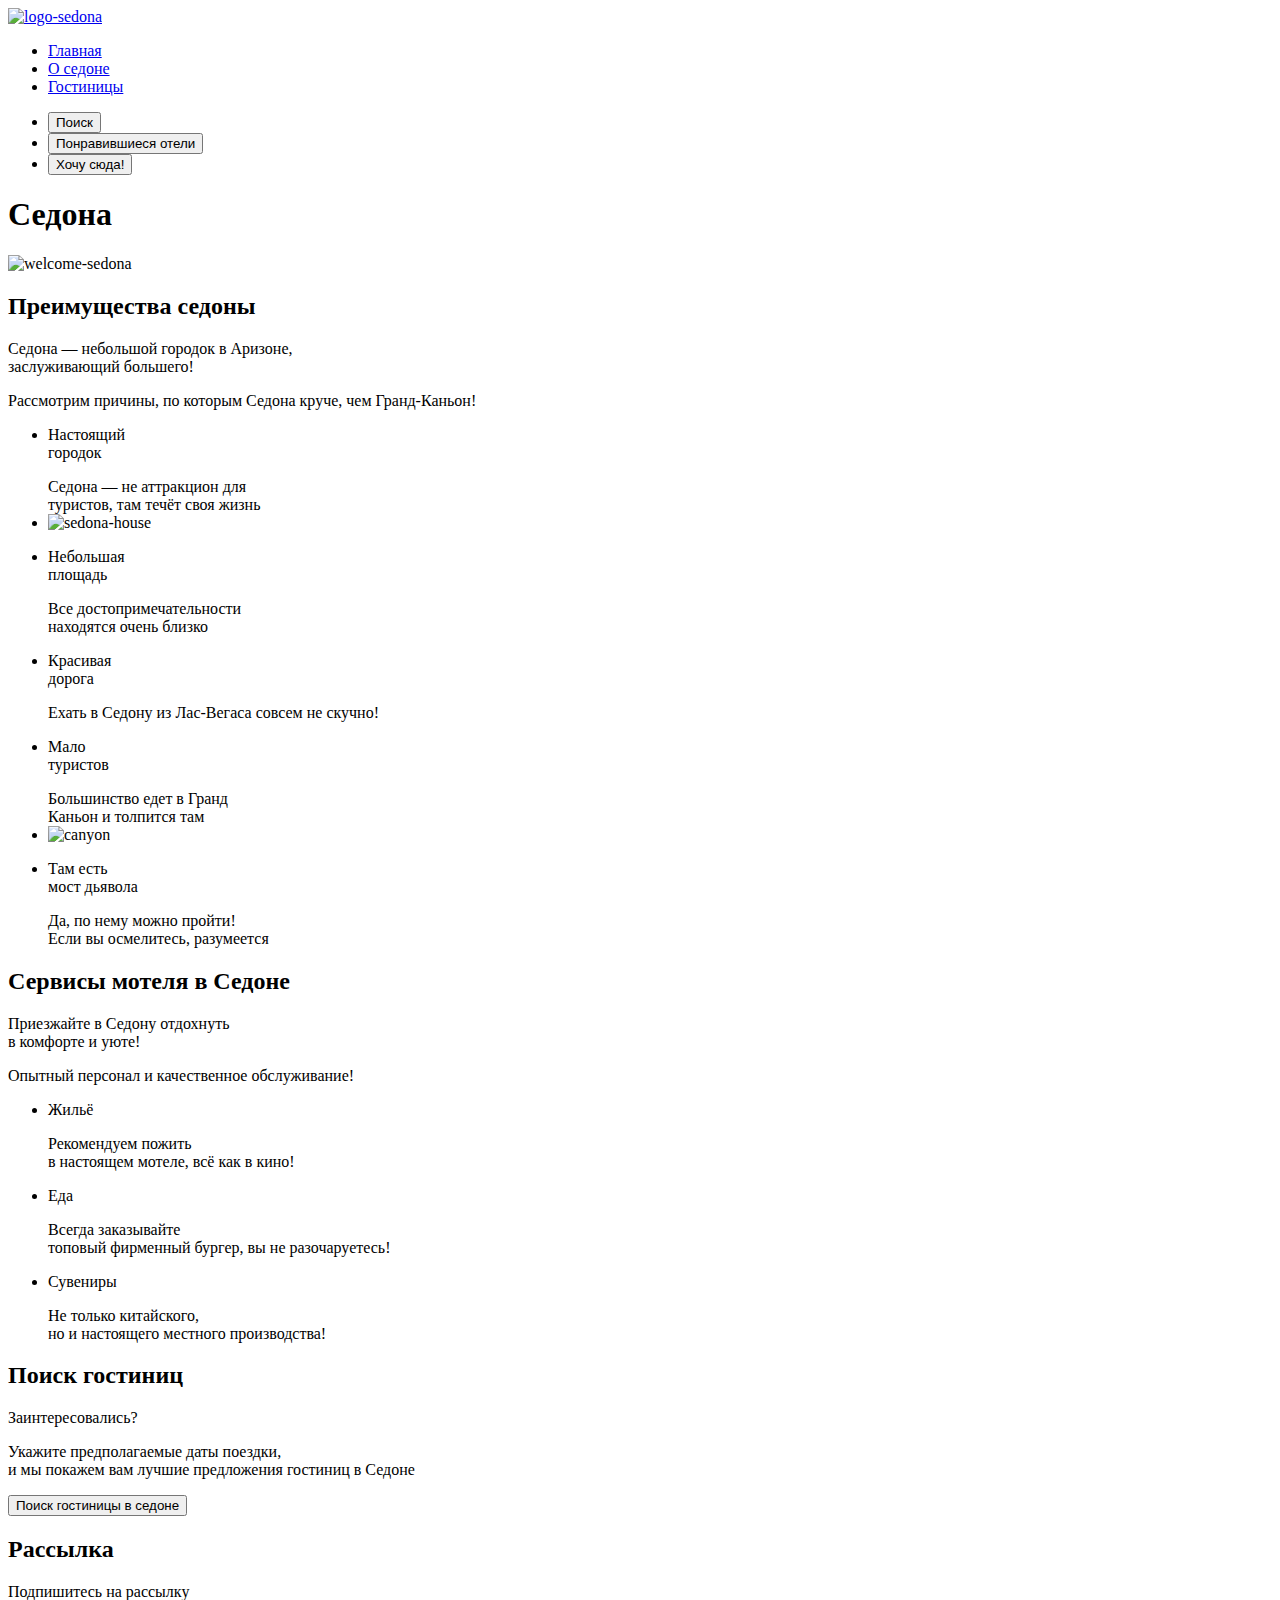
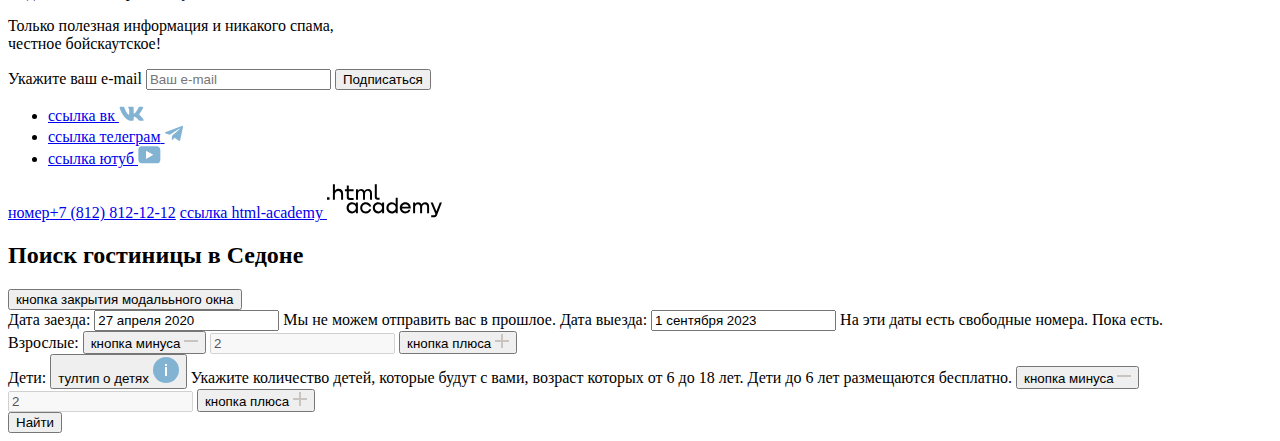
==== commit db4e781a: "изменения" ====
--- a/index.html
+++ b/index.html
@@ -1,33 +1,44 @@
 <!DOCTYPE html>
 <html lang="ru">
-
   <head>
     <meta charset="utf-8" />
     <title>HTML Academy: Седона</title>
-    <link rel="stylesheet" href="style/style.css" />
+    <link rel="stylesheet" href="styles/styles.css" />
+    <link type="image/png" sizes="32x32" rel="icon" href="images/favicon.png" />
   </head>
 
   <body>
-    <header>
+    <header data-test="header">
       <nav class="page-nav">
         <a class="nav-list-logo" href="index.html">
-          <img class="logo-sedona" src="images/logo.svg" alt="logo-sedona" />
+          <img
+            class="logo-sedona"
+            src="images/logo.svg"
+            alt="logo-sedona"
+            width="140"
+            height="70"
+          />
         </a>
         <ul class="nav-list">
+          <li class="nav-list-item active-nav">
+            <a class="nav-list-link" href="index.html">Главная</a>
+          </li>
           <li class="nav-list-item">
-            <a class="nav-list-link active-nav" href="index.html">Главная</a>
-          </li>
-          <li class="nav-list-item"><a class="nav-list-link" href="#">О седоне</a></li>
-          <li class="nav-list-item"><a class="nav-list-link" href="catalog.html">Гостиницы</a></li>
+            <a class="nav-list-link" href="#">О седоне</a>
+          </li>
+          <li class="nav-list-item">
+            <a class="nav-list-link" href="catalog.html">Гостиницы</a>
+          </li>
         </ul>
         <ul class="client-list">
           <li class="client-list-item">
             <button class="search-button all-button">
-
+              <span class="visually-hidden">Поиск</span>
             </button>
           </li>
           <li class="client-list-item">
-            <button class="favorites-button  all-button">
+            <button class="favorites-button all-button">
+              <span class="visually-hidden">Понравившиеся отели</span>
             </button>
           </li>
           <li class="client-list-item client-item-flex">
@@ -39,14 +50,19 @@
     <main class="main-index main-container" data-test="main">
       <section class="section-hero" data-test="hero">
         <h1 class="visually-hidden">Седона</h1>
-        <img class="welcome-sedona" src="images/welcome.sedona.png" alt="Добро пожаловать в Седону" width="458"
-          height="352">
+        <img
+          class="welcome-sedona"
+          src="images/welcome-sedona.png"
+          alt="welcome-sedona"
+          width="458"
+          height="352"
+        />
       </section>
       <section class="section-advantages" data-test="advantages">
         <h2 class="visually-hidden">Преимущества седоны</h2>
         <div class="dignity-sedona">
           <p class="dignity-name bigger-name">
-            Седона — небольшой городок в Аризоне,<br>
+            Седона — небольшой городок в Аризоне,<br />
             заслуживающий большего!
           </p>
           <span class="dignity-text bigger-text">
@@ -55,59 +71,70 @@
         </div>
         <ul class="list-about-sedona">
           <li class="dignity-town dignity">
-            <p class="dignity-name white-text">Настоящий<br>городок
-            </p>
+            <p class="dignity-name white-text">Настоящий <br />городок</p>
             <span class="line-white"></span>
             <span class="dignity-text white-text">
-              Седона — не аттракцион для<br>
-              туристов, там течёт своя<br>
-              жизнь
+              Седона — не аттракцион для<br />
+              туристов, там течёт своя жизнь
             </span>
           </li>
           <li class="dignity-img">
-            <img src="images/sedona-house.jpg" alt="sedona-house" width="800" height="385" />
+            <img
+              src="images/sedona-house.jpg"
+              alt="sedona-house"
+              width="800"
+              height="385"
+            />
           </li>
           <li class="dignity-small-area dignity">
             <p class="dignity-name">
-              Небольшая<br>
+              Небольшая<br />
               площадь
             </p>
             <span class="line"></span>
             <span class="dignity-text">
-              Все достопримечательности<br>
+              Все достопримечательности<br />
               находятся очень близко
             </span>
           </li>
           <li class="dignity-beauty-road dignity">
             <p class="dignity-name">
-              Красивая<br>
+              Красивая<br />
               дорога
             </p>
             <span class="line"></span>
-            <span class="dignity-text">Ехать в Седону из Лас-Вегаса<br>
-              совсем не скучно!</span>
+            <span class="dignity-text"
+              >Ехать в Седону из Лас-Вегаса совсем не скучно!</span
+            >
           </li>
           <li class="dignity-few-tourists dignity">
             <p class="dignity-name">
-              Мало<br>
+              Мало<br />
               туристов
             </p>
             <span class="line"></span>
-            <span class="dignity-text">Большинство едет в Гранд<br> Каньон и толпится там</span>
+            <span class="dignity-text"
+              >Большинство едет в Гранд<br />
+              Каньон и толпится там</span
+            >
           </li>
           <li class="dignity-img">
-            <img src="images/canyon.jpg" alt="canyon" width="800" height="385" />
+            <img
+              src="images/canyon.jpg"
+              alt="canyon"
+              width="800"
+              height="385"
+            />
           </li>
           <li class="dignity-devils-bridge dignity">
             <p class="dignity-name">
-              Там есть<br>
+              Там есть<br />
               мост дьявола
             </p>
             <span class="line-white"></span>
             <span class="dignity-text white-text">
-              Да, по нему можно пройти! <br>
-              Если вы осмелитесь,<br>
-              разумеется
+              Да, по нему можно пройти! <br />
+              Если вы осмелитесь, разумеется
             </span>
           </li>
         </ul>
@@ -116,34 +143,33 @@
         <h2 class="visually-hidden">Сервисы мотеля в Седоне</h2>
         <div class="dignity-service">
           <p class="bigger-name">
-            Приезжайте в Седону отдохнуть<br>
+            Приезжайте в Седону отдохнуть<br />
             в комфорте и уюте!
           </p>
-          <span class="bigger-text">Опытный персонал и качественное обслуживание!</span>
+          <span class="bigger-text"
+            >Опытный персонал и качественное обслуживание!</span
+          >
         </div>
         <ul class="about-service-list">
           <li class="dignity-housing dignity">
             <p class="dignity-name">Жильё</p>
-            <span class="dignity-text">
-              Рекомендуем пожить<br>
-              в настоящем мотеле,<br>
-              всё как в кино!
+            <span class="client-dignity-text incorrect-text">
+              Рекомендуем пожить<br />
+              в настоящем мотеле, всё как в кино!
             </span>
           </li>
           <li class="dignity-food dignity">
             <p class="dignity-name">Еда</p>
-            <span class="dignity-text">
-              Всегда заказывайте<br>
-              топовый фирменный бургер,<br>
-              вы не разочаруетесь!
+            <span class="client-dignity-text">
+              Всегда заказывайте<br />
+              топовый фирменный бургер, вы не разочаруетесь!
             </span>
           </li>
           <li class="dignity-souvenirs dignity">
             <p class="dignity-name">Сувениры</p>
-            <span class="dignity-text">
-              Не только китайского,<br>
-              но и настоящего местного<br>
-              производства!
+            <span class="client-dignity-text">
+              Не только китайского,<br />
+              но и настоящего местного производства!
             </span>
           </li>
         </ul>
@@ -155,23 +181,38 @@
           Укажите предполагаемые даты поездки,<br />
           и мы покажем вам лучшие предложения гостиниц в Седоне
         </p>
-        <button class="search-main-button all-button">
+        <button class="search-main-button all-button" type="button">
           Поиск гостиницы в седоне
         </button>
       </section>
       <section class="section-subscribe-email" data-test="subscribe">
         <h2 class="visually-hidden">Рассылка</h2>
-        <p class="subscribe-email-bold-text">
-          Подпишитесь на рассылку
-        </p>
+        <p class="subscribe-email-bold-text">Подпишитесь на рассылку</p>
         <p class="subscribe-email-text">
           Только полезная информация и никакого спама,<br />
           честное бойскаутское!
         </p>
-        <form class="email-form" action="https://echo.htmlacademy.ru/" method="post">
+        <form
+          class="email-form"
+          action="https://echo.htmlacademy.ru/"
+          method="post"
+        >
           <label class="visually-hidden" for="email">Укажите ваш e-mail</label>
-          <input class="email-input" type="text" name="use-email" id="email" placeholder="Ваш e-mail" />
-          <button class="subscribe-button all-button" type="submit" id="subscribe">Подписаться</button>
+          <input
+            class="email-input"
+            type="email"
+            name="use-email"
+            id="email"
+            placeholder="Ваш e-mail"
+            required
+          />
+          <button
+            class="subscribe-button all-button"
+            type="submit"
+            id="subscribe"
+          >
+            Подписаться
+          </button>
         </form>
       </section>
     </main>
@@ -179,128 +220,266 @@
       <ul class="social-nav-list">
         <li class="social-nav-item">
           <a class="social-nav-link" href="https://vk.com/htmlacademy">
-            <svg class="footer-social-svg" width="25" height="15" viewBox="0 0 25 15" fill="#83B3D3"
-              xmlns="http://www.w3.org/2000/svg">
-              <path id="Vector" fill-rule="evenodd" clip-rule="evenodd"
-                d="M24.1164 1.80445C24.2824 1.25845 24.1164 0.856445 23.3214 0.856445H20.6964C20.0284 0.856445 19.7204 1.20345 19.5534 1.58645C19.5534 1.58645 18.2184 4.78245 16.3274 6.85845C15.7154 7.46045 15.4374 7.65145 15.1034 7.65145C14.9364 7.65145 14.6854 7.46045 14.6854 6.91345V1.80445C14.6854 1.14845 14.5014 0.856445 13.9454 0.856445H9.81738C9.40038 0.856445 9.14938 1.16045 9.14938 1.44945C9.14938 2.07045 10.0954 2.21445 10.1924 3.96245V7.76045C10.1924 8.59345 10.0394 8.74444 9.70538 8.74444C8.81538 8.74444 6.65038 5.53345 5.36538 1.85945C5.11638 1.14445 4.86438 0.856445 4.19338 0.856445H1.56638C0.816382 0.856445 0.666382 1.20345 0.666382 1.58645C0.666382 2.26845 1.55638 5.65645 4.81138 10.1374C6.98138 13.1974 10.0364 14.8564 12.8194 14.8564C14.4884 14.8564 14.6944 14.4884 14.6944 13.8534V11.5404C14.6944 10.8034 14.8524 10.6564 15.3814 10.6564C15.7714 10.6564 16.4384 10.8484 17.9964 12.3234C19.7764 14.0724 20.0694 14.8564 21.0714 14.8564H23.6964C24.4464 14.8564 24.8224 14.4884 24.6064 13.7604C24.3684 13.0364 23.5184 11.9854 22.3914 10.7384C21.7794 10.0284 20.8614 9.26345 20.5824 8.88045C20.1934 8.38945 20.3044 8.17044 20.5824 7.73345C20.5824 7.73345 23.7824 3.30745 24.1154 1.80445H24.1164Z" />
+            <span class="visually-hidden">ссылка вк</span>
+            <svg
+              class="footer-social-svg"
+              width="25"
+              height="15"
+              viewBox="0 0 25 15"
+              fill="#83B3D3"
+              xmlns="http://www.w3.org/2000/svg"
+            >
+              <path
+                fill-rule="evenodd"
+                clip-rule="evenodd"
+                d="M24.1164 1.80445C24.2824 1.25845 24.1164 0.856445 23.3214 0.856445H20.6964C20.0284 0.856445 19.7204 1.20345 19.5534 1.58645C19.5534 1.58645 18.2184 4.78245 16.3274 6.85845C15.7154 7.46045 15.4374 7.65145 15.1034 7.65145C14.9364 7.65145 14.6854 7.46045 14.6854 6.91345V1.80445C14.6854 1.14845 14.5014 0.856445 13.9454 0.856445H9.81738C9.40038 0.856445 9.14938 1.16045 9.14938 1.44945C9.14938 2.07045 10.0954 2.21445 10.1924 3.96245V7.76045C10.1924 8.59345 10.0394 8.74444 9.70538 8.74444C8.81538 8.74444 6.65038 5.53345 5.36538 1.85945C5.11638 1.14445 4.86438 0.856445 4.19338 0.856445H1.56638C0.816382 0.856445 0.666382 1.20345 0.666382 1.58645C0.666382 2.26845 1.55638 5.65645 4.81138 10.1374C6.98138 13.1974 10.0364 14.8564 12.8194 14.8564C14.4884 14.8564 14.6944 14.4884 14.6944 13.8534V11.5404C14.6944 10.8034 14.8524 10.6564 15.3814 10.6564C15.7714 10.6564 16.4384 10.8484 17.9964 12.3234C19.7764 14.0724 20.0694 14.8564 21.0714 14.8564H23.6964C24.4464 14.8564 24.8224 14.4884 24.6064 13.7604C24.3684 13.0364 23.5184 11.9854 22.3914 10.7384C21.7794 10.0284 20.8614 9.26345 20.5824 8.88045C20.1934 8.38945 20.3044 8.17044 20.5824 7.73345C20.5824 7.73345 23.7824 3.30745 24.1154 1.80445H24.1164Z"
+              />
             </svg>
-
           </a>
         </li>
         <li class="social-nav-item">
           <a class="social-nav-link" href="https://t.me/htmlacademy ">
-            <svg class="footer-social-svg" width="18" height="17" viewBox="0 0 18 17" fill="#83B3D3"
-              xmlns="http://www.w3.org/2000/svg">
-              <path id="Vector"
-                d="M16.785 0.955705L0.840489 7.1042C-0.247661 7.54126 -0.241365 8.14828 0.640845 8.41897L4.73445 9.69597L14.2058 3.72014C14.6537 3.44766 15.0629 3.59424 14.7265 3.89281L7.05283 10.8183H7.05103L7.05283 10.8192L6.77045 15.0387C7.18413 15.0387 7.36669 14.8489 7.59871 14.625L9.58705 12.6915L13.7229 15.7464C14.4855 16.1664 15.0332 15.9506 15.2229 15.0405L17.9379 2.2453C18.2158 1.13107 17.5126 0.626562 16.785 0.955705Z" />
+            <span class="visually-hidden">ссылка телеграм</span>
+            <svg
+              class="footer-social-svg"
+              width="18"
+              height="17"
+              viewBox="0 0 18 17"
+              fill="#83B3D3"
+              xmlns="http://www.w3.org/2000/svg"
+            >
+              <path
+                d="M16.785 0.955705L0.840489 7.1042C-0.247661 7.54126 -0.241365 8.14828 0.640845 8.41897L4.73445 9.69597L14.2058 3.72014C14.6537 3.44766 15.0629 3.59424 14.7265 3.89281L7.05283 10.8183H7.05103L7.05283 10.8192L6.77045 15.0387C7.18413 15.0387 7.36669 14.8489 7.59871 14.625L9.58705 12.6915L13.7229 15.7464C14.4855 16.1664 15.0332 15.9506 15.2229 15.0405L17.9379 2.2453C18.2158 1.13107 17.5126 0.626562 16.785 0.955705Z"
+              />
             </svg>
           </a>
         </li>
         <li class="social-nav-item">
-          <a class="social-nav-link" href="https://www.youtube.com/user/htmlacademyru">
-            <svg class="footer-social-svg" width="23" height="18" viewBox="0 0 23 18" fill="#83B3D3"
-              xmlns="http://www.w3.org/2000/svg">
-              <path id="Vector"
-                d="M18.9402 0.356445H3.50738C1.64668 0.356445 0.333252 1.9502 0.333252 3.75645V13.8502C0.333252 15.7627 1.64668 17.3564 3.50738 17.3564H19.1591C20.8009 17.3564 22.3333 15.7627 22.3333 13.9564V3.75645C22.1143 1.9502 20.8009 0.356445 18.9402 0.356445ZM7.99494 12.8939V4.81894L15.3283 8.85645L7.99494 12.8939Z" />
+          <a
+            class="social-nav-link"
+            href="https://www.youtube.com/user/htmlacademyru"
+          >
+          <span class="visually-hidden">ссылка ютуб</span>
+            <svg
+              class="footer-social-svg"
+              width="23"
+              height="18"
+              viewBox="0 0 23 18"
+              fill="#83B3D3"
+              xmlns="http://www.w3.org/2000/svg"
+            >
+              <path
+                d="M18.9402 0.356445H3.50738C1.64668 0.356445 0.333252 1.9502 0.333252 3.75645V13.8502C0.333252 15.7627 1.64668 17.3564 3.50738 17.3564H19.1591C20.8009 17.3564 22.3333 15.7627 22.3333 13.9564V3.75645C22.1143 1.9502 20.8009 0.356445 18.9402 0.356445ZM7.99494 12.8939V4.81894L15.3283 8.85645L7.99494 12.8939Z"
+              />
             </svg>
           </a>
         </li>
       </ul>
-      <a class="footer-nav-number" href="tel:+78128121212">+7 (812) 812-12-12</a>
-      <a class="footer-nav-logo" href="https://htmlacademy.ru/">
-        <svg class="nav-logo" xmlns="http://www.w3.org/2000/svg" width="115" height="34" fill="#000">
-          <path
-            d="M0 13.256v2.6h2.5v-2.6H0ZM11.6 4.856c-1.6 0-2.8.7-3.6 1.7h-.1v-6.2h-2v15.5h2v-5.3c0-2.1 1.3-3.6 3.3-3.6 1.8 0 2.9 1.4 2.9 3.2v5.7h2v-6.1c.1-3-1.8-4.9-4.5-4.9ZM26.6 5.156h-4.8v-3.7h-2v3.8h-1.9v2h1.9v6c0 1.7 1 2.7 2.7 2.7h4.1v-2h-3.7c-.7 0-1.1-.4-1.1-1.1v-5.7h4.8v-2ZM41.1 4.956c-1.6 0-2.9.8-3.5 2.1h-.1c-.6-1.2-1.8-2.1-3.4-2.1-1.4 0-2.5.8-3.1 1.8h-.1v-1.6H29v10.6h2v-5.4c0-2 1-3.5 2.6-3.5 1.5 0 2.4 1 2.4 2.6v6.3h2v-5.6c0-2.4 1.4-3.3 2.6-3.3 1.5 0 2.4 1 2.4 2.6v6.3h2v-6.5c.1-2.5-1.4-4.3-3.9-4.3ZM47.8 13.056c0 1.7 1 2.7 2.8 2.7h2v-2h-1.7c-.7 0-1.1-.4-1.1-1.1V.356h-2v12.7ZM28.9 20.056c-.9-1.1-2.2-1.8-3.9-1.8-3.1 0-5.4 2.3-5.4 5.6s2.3 5.6 5.4 5.6c1.8 0 3-.8 3.8-1.9h.1v1.6h2v-10.6h-2v1.5Zm-3.6 7.4c-2.2 0-3.6-1.6-3.6-3.6s1.4-3.6 3.6-3.6 3.6 1.6 3.6 3.6c0 1.9-1.4 3.6-3.6 3.6ZM44.2 22.356c-.5-2.4-2.6-4.1-5.4-4.1-3.4 0-5.6 2.5-5.6 5.6 0 3.1 2.2 5.6 5.6 5.6 2.8 0 4.9-1.8 5.4-4.2h-2.1c-.4 1.3-1.7 2.3-3.3 2.3-2.2 0-3.6-1.6-3.6-3.6s1.4-3.6 3.6-3.6c1.6 0 2.8 1 3.3 2.2h2.1v-.2ZM55.1 20.056c-.9-1.1-2.2-1.8-3.9-1.8-3.1 0-5.4 2.3-5.4 5.6s2.3 5.6 5.4 5.6c1.8 0 3-.8 3.8-1.9h.1v1.6h2v-10.6h-2v1.5Zm-3.6 7.4c-2.2 0-3.6-1.6-3.6-3.6s1.4-3.6 3.6-3.6 3.6 1.6 3.6 3.6c0 1.9-1.5 3.6-3.6 3.6ZM68.7 20.156c-.9-1.1-2.2-1.9-3.9-1.9-3.1 0-5.4 2.3-5.4 5.6s2.2 5.6 5.4 5.6c1.7 0 3-.8 3.8-1.8h.1v1.5h2v-15.4h-2v6.4Zm-3.6 7.3c-2.2 0-3.6-1.6-3.6-3.6s1.4-3.6 3.6-3.6 3.6 1.6 3.6 3.6c-.1 2-1.5 3.6-3.6 3.6ZM78.3 18.256c-3.3 0-5.5 2.5-5.5 5.6 0 3 2.1 5.6 5.5 5.6 2.5 0 4.5-1.3 5.2-3.6h-2.1c-.5 1-1.6 1.6-3 1.6-1.9 0-3.3-1.3-3.4-2.9h8.8c.2-3.6-2-6.3-5.5-6.3Zm0 1.9c1.7 0 3 1 3.3 2.6h-6.5c.3-1.5 1.5-2.6 3.2-2.6ZM98.2 18.256c-1.6 0-2.9.8-3.6 2h-.1c-.6-1.2-1.8-2-3.4-2-1.4 0-2.5.7-3.1 1.8v-1.5h-1.9v10.6h2v-5.4c0-2 1-3.4 2.6-3.5 1.5 0 2.4 1 2.4 2.6v6.3h2v-5.6c0-2.4 1.4-3.3 2.6-3.3 1.5 0 2.4 1 2.4 2.6v6.3h2v-6.5c.1-2.6-1.4-4.4-3.9-4.4ZM109.4 27.356l-3.6-8.9h-2.2l4.8 11.6c-.3.9-.7 1.2-1.7 1.2h-2.5v2h2.5c1.8 0 2.8-.8 3.5-2.6l4.7-12.2h-2.1l-3.4 8.9Z" />
-        </svg>
-      </a>
-    </footer>
-    <div class="modal-container modal-container-close">
+      <a class="footer-nav-number" href="tel:+78128121212"
+                    >
+                    <span class="visually-hidden">номер</span>+7 (812) 812-12-12</a
+          >
+          <a class="footer-nav-logo" href="https://htmlacademy.ru/">
+
+            <span class="visually-hidden">ссылка html-academy</span>
+            <svg
+              class="nav-logo"
+              xmlns="http://www.w3.org/2000/svg"
+              width="115"
+              height="34"
+              fill="#000"
+            >
+              <path
+                d="M0 13.256v2.6h2.5v-2.6H0ZM11.6 4.856c-1.6 0-2.8.7-3.6 1.7h-.1v-6.2h-2v15.5h2v-5.3c0-2.1 1.3-3.6 3.3-3.6 1.8 0 2.9 1.4 2.9 3.2v5.7h2v-6.1c.1-3-1.8-4.9-4.5-4.9ZM26.6 5.156h-4.8v-3.7h-2v3.8h-1.9v2h1.9v6c0 1.7 1 2.7 2.7 2.7h4.1v-2h-3.7c-.7 0-1.1-.4-1.1-1.1v-5.7h4.8v-2ZM41.1 4.956c-1.6 0-2.9.8-3.5 2.1h-.1c-.6-1.2-1.8-2.1-3.4-2.1-1.4 0-2.5.8-3.1 1.8h-.1v-1.6H29v10.6h2v-5.4c0-2 1-3.5 2.6-3.5 1.5 0 2.4 1 2.4 2.6v6.3h2v-5.6c0-2.4 1.4-3.3 2.6-3.3 1.5 0 2.4 1 2.4 2.6v6.3h2v-6.5c.1-2.5-1.4-4.3-3.9-4.3ZM47.8 13.056c0 1.7 1 2.7 2.8 2.7h2v-2h-1.7c-.7 0-1.1-.4-1.1-1.1V.356h-2v12.7ZM28.9 20.056c-.9-1.1-2.2-1.8-3.9-1.8-3.1 0-5.4 2.3-5.4 5.6s2.3 5.6 5.4 5.6c1.8 0 3-.8 3.8-1.9h.1v1.6h2v-10.6h-2v1.5Zm-3.6 7.4c-2.2 0-3.6-1.6-3.6-3.6s1.4-3.6 3.6-3.6 3.6 1.6 3.6 3.6c0 1.9-1.4 3.6-3.6 3.6ZM44.2 22.356c-.5-2.4-2.6-4.1-5.4-4.1-3.4 0-5.6 2.5-5.6 5.6 0 3.1 2.2 5.6 5.6 5.6 2.8 0 4.9-1.8 5.4-4.2h-2.1c-.4 1.3-1.7 2.3-3.3 2.3-2.2 0-3.6-1.6-3.6-3.6s1.4-3.6 3.6-3.6c1.6 0 2.8 1 3.3 2.2h2.1v-.2ZM55.1 20.056c-.9-1.1-2.2-1.8-3.9-1.8-3.1 0-5.4 2.3-5.4 5.6s2.3 5.6 5.4 5.6c1.8 0 3-.8 3.8-1.9h.1v1.6h2v-10.6h-2v1.5Zm-3.6 7.4c-2.2 0-3.6-1.6-3.6-3.6s1.4-3.6 3.6-3.6 3.6 1.6 3.6 3.6c0 1.9-1.5 3.6-3.6 3.6ZM68.7 20.156c-.9-1.1-2.2-1.9-3.9-1.9-3.1 0-5.4 2.3-5.4 5.6s2.2 5.6 5.4 5.6c1.7 0 3-.8 3.8-1.8h.1v1.5h2v-15.4h-2v6.4Zm-3.6 7.3c-2.2 0-3.6-1.6-3.6-3.6s1.4-3.6 3.6-3.6 3.6 1.6 3.6 3.6c-.1 2-1.5 3.6-3.6 3.6ZM78.3 18.256c-3.3 0-5.5 2.5-5.5 5.6 0 3 2.1 5.6 5.5 5.6 2.5 0 4.5-1.3 5.2-3.6h-2.1c-.5 1-1.6 1.6-3 1.6-1.9 0-3.3-1.3-3.4-2.9h8.8c.2-3.6-2-6.3-5.5-6.3Zm0 1.9c1.7 0 3 1 3.3 2.6h-6.5c.3-1.5 1.5-2.6 3.2-2.6ZM98.2 18.256c-1.6 0-2.9.8-3.6 2h-.1c-.6-1.2-1.8-2-3.4-2-1.4 0-2.5.7-3.1 1.8v-1.5h-1.9v10.6h2v-5.4c0-2 1-3.4 2.6-3.5 1.5 0 2.4 1 2.4 2.6v6.3h2v-5.6c0-2.4 1.4-3.3 2.6-3.3 1.5 0 2.4 1 2.4 2.6v6.3h2v-6.5c.1-2.6-1.4-4.4-3.9-4.4ZM109.4 27.356l-3.6-8.9h-2.2l4.8 11.6c-.3.9-.7 1.2-1.7 1.2h-2.5v2h2.5c1.8 0 2.8-.8 3.5-2.6l4.7-12.2h-2.1l-3.4 8.9Z"
+              />
+            </svg>
+          </a>
+        </footer>
+    <div class="modal-container modal-container-close" data-test="modal">
       <div class="modal-wrapper">
-        <button class="close-modal-btn all-button"></button>
-        <h2 class="modal-name bigger-name">Поиск гостиницы в Седоне</h2>
-        <form class="modal-form" action="https://echo.htmlacademy.ru/" method="post">
+        <div>
+          <h2 class="modal-name bigger-name">Поиск гостиницы в Седоне</h2>
+          <button class="close-modal-btn all-button" type="button">
+            <span class="visually-hidden">кнопка закрытия модалььного окна</span>
+          </button>
+        </div>
+        <form
+          class="modal-form"
+          action="https://echo.htmlacademy.ru/"
+          method="post"
+        >
           <label class="arrival-date-label" for="arrival-date">
             <span class="modal-text date-text">Дата заезда:</span>
+            <input
+              class="arrival-date-input"
+              type="text"
+              id="arrival-date"
+              name="arrival date"
+              value="27 апреля 2020"
+              placeholder="Укажите дату"
+              required
+            />
             <span class="modal-input-icon"></span>
-            <input class="arrival-date-input" type="text" id="arrival-date" name="arrival date" value="27 апреля 2020"
-              placeholder="Укажите дату">
-            <span class="departure-input-undertext-false">Мы не можем отправить вас в прошлое.</span>
+            <span class="departure-input-undertext-false"
+              >Мы не можем отправить вас в прошлое.</span
+            >
           </label>
           <label class="date-departure-label" for="date-of-departure">
             <span class="modal-text date-text">Дата выезда:</span>
-            <input class=" departure-date-input" type="text" id="date-of-departure" name="date of departure"
-              value="1 сентября 2023" placeholder="Укажите дату">
+            <input
+              class="departure-date-input"
+              type="text"
+              id="date-of-departure"
+              name="date of departure"
+              value="1 сентября 2023"
+              placeholder="Укажите дату"
+              required
+            />
             <span class="modal-input-icon"></span>
-            <span class="departure-input-undertext-true">На эти даты есть свободные номера. Пока есть.</span>
+            <span class="departure-input-undertext-true"
+              >На эти даты есть свободные номера. Пока есть.</span
+            >
           </label>
           <div>
             <div class="counter-adults-label">
               <label for="counter-adults"></label>
               <span class="modal-text adults-text">Взрослые:</span>
-              <button type="button" name="minus" class="minus-btn">
-                <svg class="minus-svg" width="14" height="2" viewBox="0 0 14 2" fill="none"
-                  xmlns="http://www.w3.org/2000/svg">
-                  <path id="Vector" d="M0 0L0 2L14 2V0L0 0Z" fill="#756157" fill-opacity="0.3" />
+              <button type="button" name="minus" class="minus-btn all-button">
+                <span class="visually-hidden">кнопка минуса</span>
+                <svg
+                  class="minus-svg"
+                  width="14"
+                  height="14"
+                  viewBox="0 0 14 2"
+                  fill="none"
+                  xmlns="http://www.w3.org/2000/svg"
+                >
+                  <path
+                    d="M0 0L0 2L14 2V0L0 0Z"
+                    fill="#756157"
+                    fill-opacity="0.3"
+                  />
                 </svg>
               </button>
-              <input class="counter-adults-input" value="2" type="number" id="counter-adults" name="counter adults"
-                disabled>
-              <button type="button" name="plus" class="plus-btn">
-                <svg class="plus-svg" width="14" height="14" viewBox="0 0 14 14" xmlns="http://www.w3.org/2000/svg">
-                  <path id="Vector" d="M14 6H8V0H6V6H0V8H6V14H8V8H14V6Z" fill="#756157" fill-opacity="0.3" />
+              <input
+                class="counter-adults-input"
+                value="2"
+                type="number"
+                id="counter-adults"
+                name="counter adults"
+                disabled
+                required
+              />
+              <button type="button" name="plus" class="plus-btn all-button">
+                <span class="visually-hidden">кнопка плюса</span>
+                <svg
+                  class="plus-svg"
+                  width="14"
+                  height="14"
+                  viewBox="0 0 14 14"
+                  xmlns="http://www.w3.org/2000/svg"
+                >
+                  <path
+                    d="M14 6H8V0H6V6H0V8H6V14H8V8H14V6Z"
+                    fill="#756157"
+                    fill-opacity="0.3"
+                  />
                 </svg>
               </button>
             </div>
             <div class="counter-kids-label">
               <label for="counter-kids"></label>
               <span class="modal-text kids-text">Дети:</span>
-              <button type="button" class="about-kids-button" aria-label="tooltip-kids">
-                <svg width="26" height="26" viewBox="0 0 26 26" fill="none" xmlns="http://www.w3.org/2000/svg">
+              <button
+                type="button"
+                class="about-kids-button"
+              >
+              <span class="visually-hidden">тултип о детях</span>
+                <svg
+                  width="26"
+                  height="26"
+                  viewBox="0 0 26 26"
+                  fill="none"
+                  xmlns="http://www.w3.org/2000/svg"
+                >
                   <circle cx="13" cy="13" r="13" fill="#83B3D3" />
-                  <path fill-rule="evenodd" clip-rule="evenodd" d="M12 7H14V9H12V7ZM14 19H12V10H14V19Z" fill="white" />
+                  <path
+                    fill-rule="evenodd"
+                    clip-rule="evenodd"
+                    d="M12 7H14V9H12V7ZM14 19H12V10H14V19Z"
+                    fill="white"
+                  />
                 </svg>
               </button>
-              <span class="about-kids-text" role="tooltip" id="tooltip-kids">Укажите количество детей, которые будут с
-                вами, возраст
-                которых от 6 до 18
-                лет. Дети до 6 лет размещаются бесплатно.
+              <span class="about-kids-text" role="tooltip" id="tooltip-kids"
+                >Укажите количество детей, которые будут с вами, возраст которых
+                от 6 до 18 лет. Дети до 6 лет размещаются бесплатно.
               </span>
-              <button type="button" name="minus" class="minus-btn">
-                <svg class="minus-svg" width="14" height="2" viewBox="0 0 14 2" fill="none"
-                  xmlns="http://www.w3.org/2000/svg">
-                  <path id="Vector" d="M0 0L0 2L14 2V0L0 0Z" fill="#756157" fill-opacity="0.3" />
+              <button type="button" name="minus" class="minus-btn all-button">
+                <span class="visually-hidden">кнопка минуса</span>
+                <svg
+                  class="minus-svg"
+                  width="14"
+                  height="14"
+                  viewBox="0 0 14 2"
+                  fill="none"
+                  xmlns="http://www.w3.org/2000/svg"
+                >
+                  <path
+                    d="M0 0L0 2L14 2V0L0 0Z"
+                    fill="#756157"
+                    fill-opacity="0.3"
+                  />
                 </svg>
               </button>
-              <input class="counter-kids-input" value="2" type="number" id="counter-kids" name="counter kids" disabled>
-              <button type="button" name="plus" class="plus-btn">
-                <svg class="plus-svg" width="14" height="14" viewBox="0 0 14 14" fill="none"
-                  xmlns="http://www.w3.org/2000/svg">
-                  <path id="Vector" d="M14 6H8V0H6V6H0V8H6V14H8V8H14V6Z" fill="#756157" fill-opacity="0.3" />
+              <input
+                class="counter-kids-input"
+                value="2"
+                type="number"
+                id="counter-kids"
+                name="counter kids"
+                disabled
+                required
+              />
+              <button type="button" name="plus" class="plus-btn all-button">
+                <span class="visually-hidden">кнопка плюса</span>
+                <svg
+                  class="plus-svg"
+                  width="14"
+                  height="14"
+                  viewBox="0 0 14 14"
+                  fill="none"
+                  xmlns="http://www.w3.org/2000/svg"
+                >
+                  <path
+                    d="M14 6H8V0H6V6H0V8H6V14H8V8H14V6Z"
+                    fill="#756157"
+                    fill-opacity="0.3"
+                  />
                 </svg>
               </button>
             </div>
           </div>
-          <button type="submit" class="modal-search-btn" href="#">Найти</button>
+          <button type="submit" class="modal-search-btn all-button">
+            Найти
+          </button>
         </form>
-
       </div>
     </div>
     <script>
-      let clsModalBtn = document.querySelector('.close-modal-btn');
-      let searchBtn = document.querySelector('.search-main-button')
-      let modal = document.querySelector(".modal-container");
-      let clientBtn = document.querySelector('.client-button')
+      const clsModalBtn = document.querySelector(".close-modal-btn");
+      const searchBtn = document.querySelector(".search-main-button");
+      const modal = document.querySelector(".modal-container");
+      const clientBtn = document.querySelector(".client-button");
       clsModalBtn.onclick = function () {
         modal.classList.add("modal-container-close");
-      }
+      };
       searchBtn.onclick = function () {
-        modal.classList.remove("modal-container-close")
-      }
+        modal.classList.remove("modal-container-close");
+      };
       clientBtn.onclick = function () {
-        modal.classList.remove("modal-container-close")
-      }
-
+        modal.classList.remove("modal-container-close");
+      };
     </script>
   </body>
-
 </html>
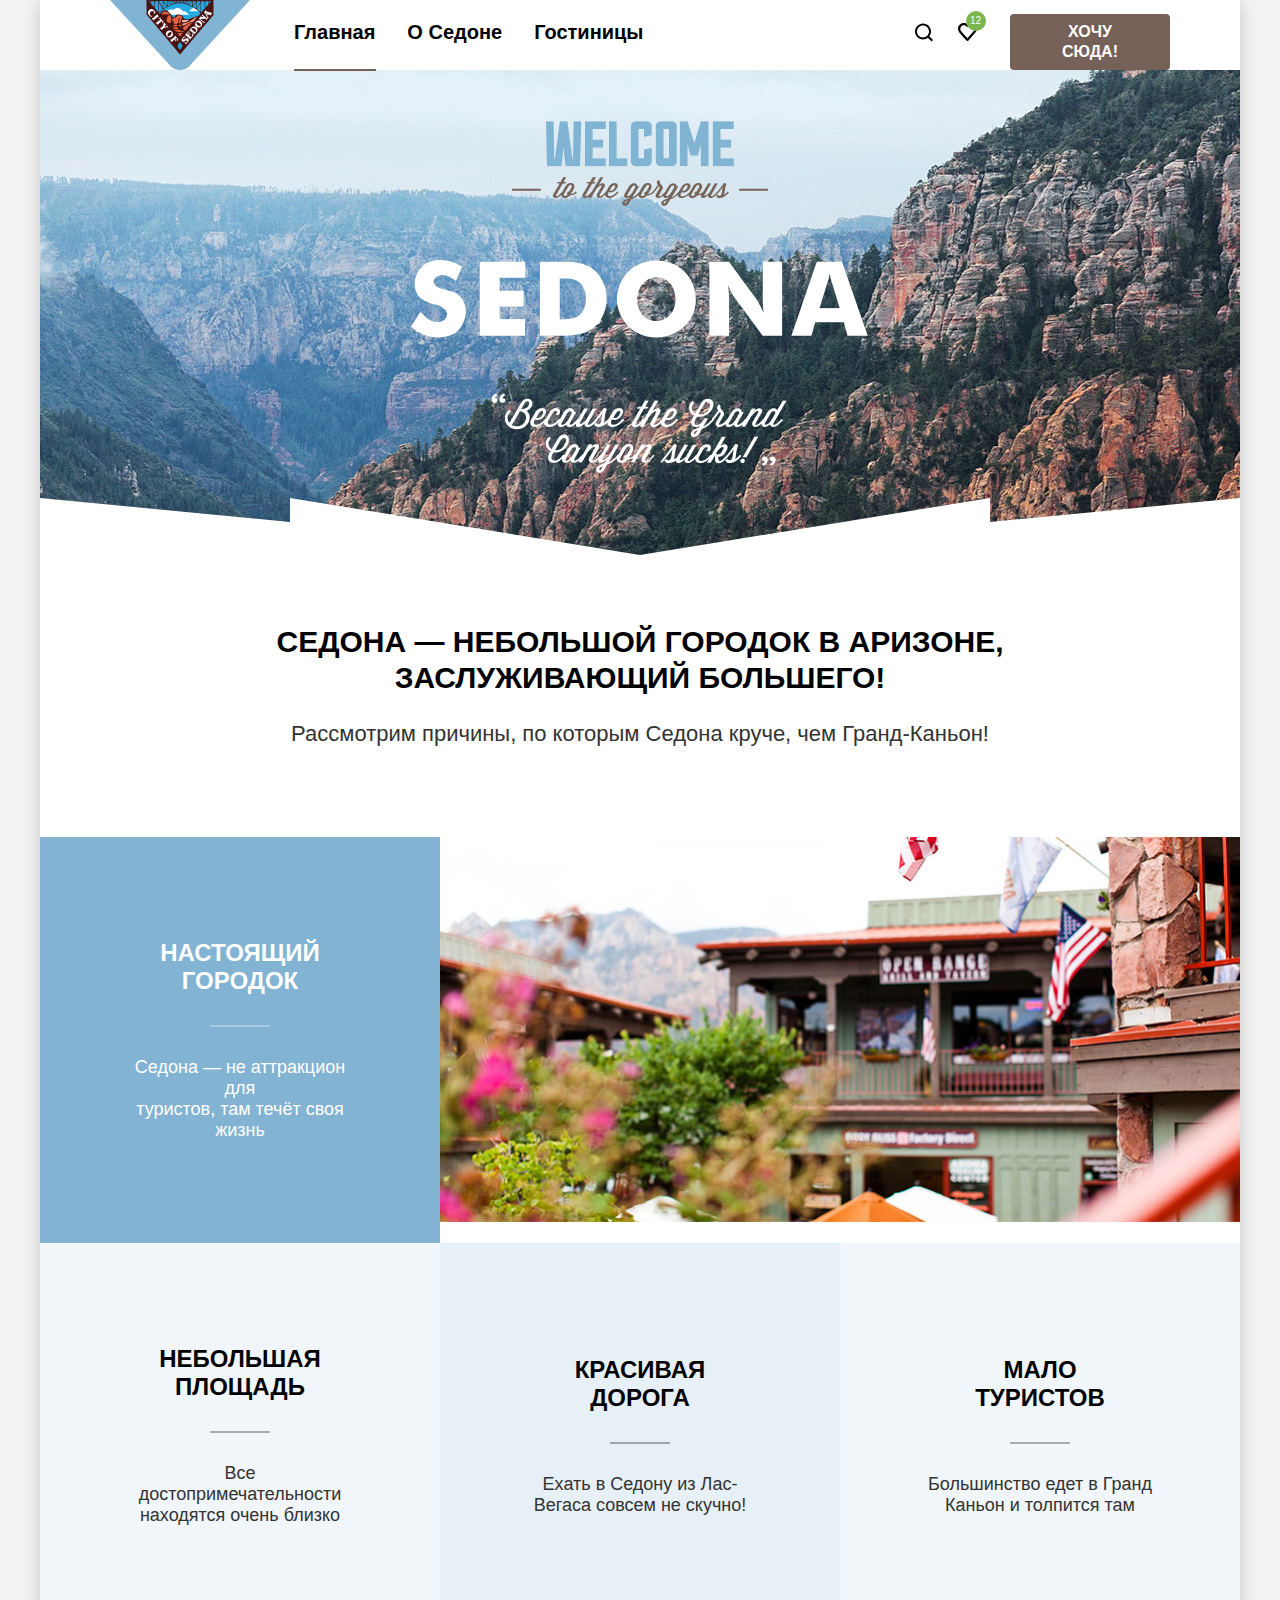
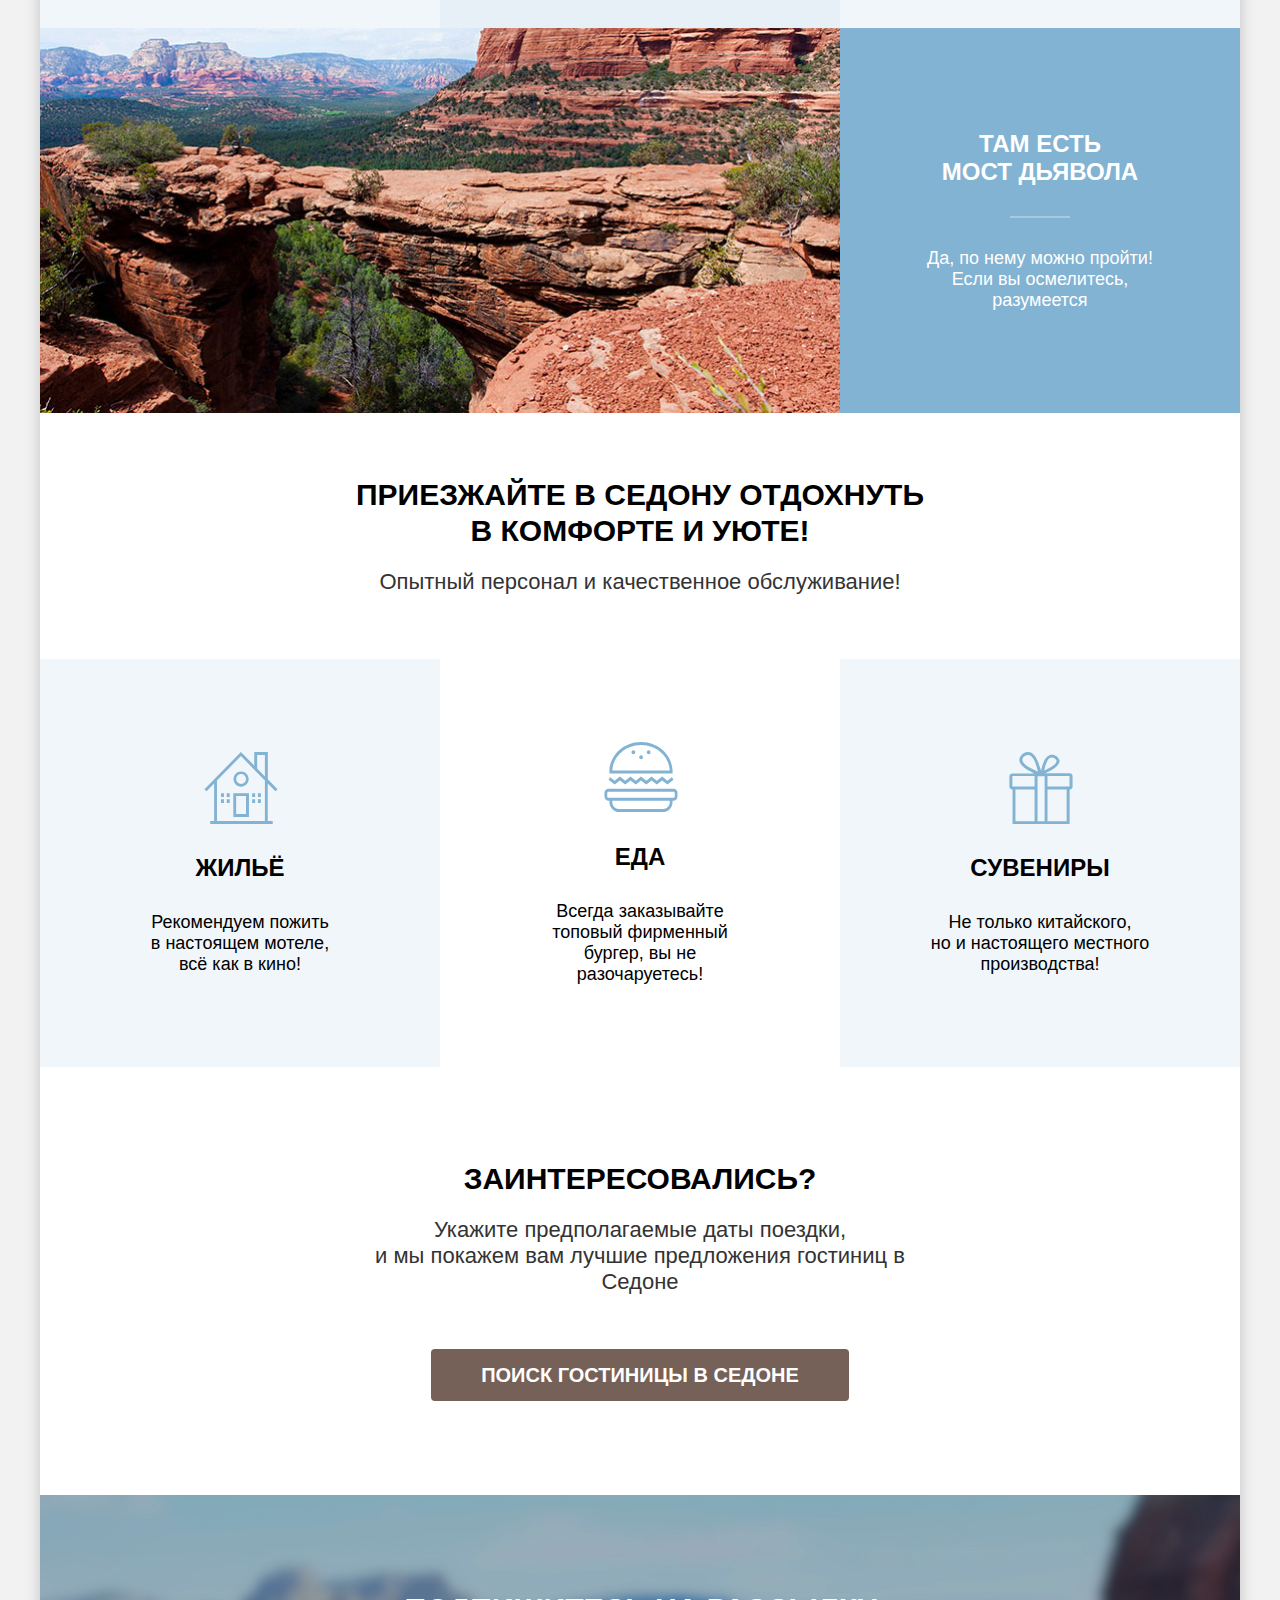
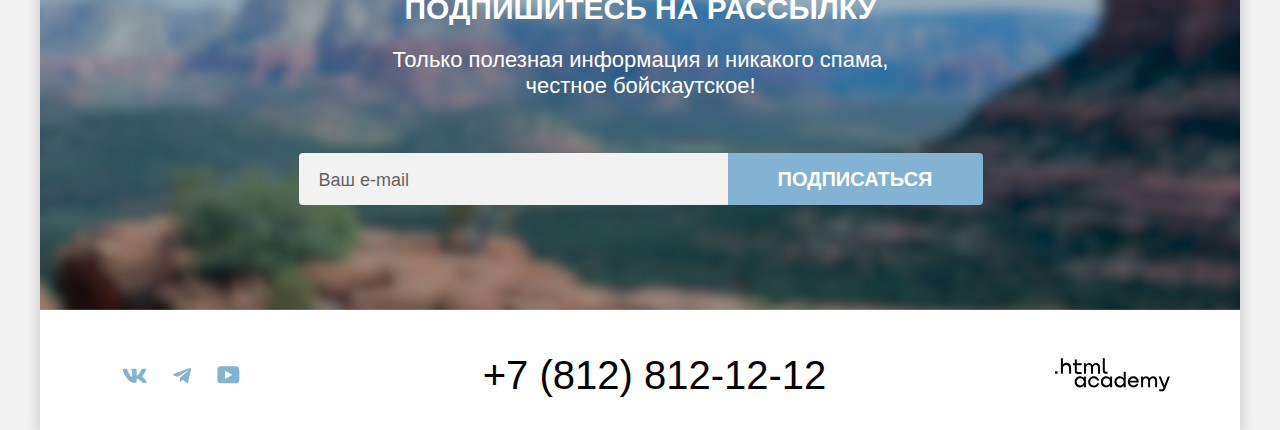
==== commit d4aff15f: "Merge pull request #3 from kkurut/master" ====
--- a/index.html
+++ b/index.html
@@ -10,7 +10,7 @@
   <body>
     <header data-test="header">
       <nav class="page-nav">
-        <a class="nav-list-logo" href="index.html">
+        <a class="nav-logo" href="index.html">
           <img
             class="logo-sedona"
             src="images/logo.svg"
@@ -21,28 +21,32 @@
         </a>
         <ul class="nav-list">
           <li class="nav-list-item active-nav">
-            <a class="nav-list-link" href="index.html">Главная</a>
+            <a class="nav-list-link" aria-current="page">Главная</a>
           </li>
           <li class="nav-list-item">
-            <a class="nav-list-link" href="#">О седоне</a>
+            <a class="nav-list-link available-link" href="#">О седоне</a>
           </li>
           <li class="nav-list-item">
-            <a class="nav-list-link" href="catalog.html">Гостиницы</a>
+            <a class="nav-list-link available-link" href="catalog.html"
+              >Гостиницы</a
+            >
           </li>
         </ul>
         <ul class="client-list">
           <li class="client-list-item">
-            <button class="search-button all-button">
+            <button class="search-button all-button" type="button">
               <span class="visually-hidden">Поиск</span>
             </button>
           </li>
           <li class="client-list-item">
-            <button class="favorites-button all-button">
+            <button class="favorites-button all-button" type="button">
               <span class="visually-hidden">Понравившиеся отели</span>
             </button>
           </li>
           <li class="client-list-item client-item-flex">
-            <button class="client-button all-button">Хочу сюда!</button>
+            <button class="client-button all-button" type="button">
+              Хочу сюда!
+            </button>
           </li>
         </ul>
       </nav>
@@ -259,7 +263,7 @@
             class="social-nav-link"
             href="https://www.youtube.com/user/htmlacademyru"
           >
-          <span class="visually-hidden">ссылка ютуб</span>
+            <span class="visually-hidden">ссылка ютуб</span>
             <svg
               class="footer-social-svg"
               width="23"
@@ -275,32 +279,31 @@
           </a>
         </li>
       </ul>
-      <a class="footer-nav-number" href="tel:+78128121212"
-                    >
-                    <span class="visually-hidden">номер</span>+7 (812) 812-12-12</a
-          >
-          <a class="footer-nav-logo" href="https://htmlacademy.ru/">
-
-            <span class="visually-hidden">ссылка html-academy</span>
-            <svg
-              class="nav-logo"
-              xmlns="http://www.w3.org/2000/svg"
-              width="115"
-              height="34"
-              fill="#000"
-            >
-              <path
-                d="M0 13.256v2.6h2.5v-2.6H0ZM11.6 4.856c-1.6 0-2.8.7-3.6 1.7h-.1v-6.2h-2v15.5h2v-5.3c0-2.1 1.3-3.6 3.3-3.6 1.8 0 2.9 1.4 2.9 3.2v5.7h2v-6.1c.1-3-1.8-4.9-4.5-4.9ZM26.6 5.156h-4.8v-3.7h-2v3.8h-1.9v2h1.9v6c0 1.7 1 2.7 2.7 2.7h4.1v-2h-3.7c-.7 0-1.1-.4-1.1-1.1v-5.7h4.8v-2ZM41.1 4.956c-1.6 0-2.9.8-3.5 2.1h-.1c-.6-1.2-1.8-2.1-3.4-2.1-1.4 0-2.5.8-3.1 1.8h-.1v-1.6H29v10.6h2v-5.4c0-2 1-3.5 2.6-3.5 1.5 0 2.4 1 2.4 2.6v6.3h2v-5.6c0-2.4 1.4-3.3 2.6-3.3 1.5 0 2.4 1 2.4 2.6v6.3h2v-6.5c.1-2.5-1.4-4.3-3.9-4.3ZM47.8 13.056c0 1.7 1 2.7 2.8 2.7h2v-2h-1.7c-.7 0-1.1-.4-1.1-1.1V.356h-2v12.7ZM28.9 20.056c-.9-1.1-2.2-1.8-3.9-1.8-3.1 0-5.4 2.3-5.4 5.6s2.3 5.6 5.4 5.6c1.8 0 3-.8 3.8-1.9h.1v1.6h2v-10.6h-2v1.5Zm-3.6 7.4c-2.2 0-3.6-1.6-3.6-3.6s1.4-3.6 3.6-3.6 3.6 1.6 3.6 3.6c0 1.9-1.4 3.6-3.6 3.6ZM44.2 22.356c-.5-2.4-2.6-4.1-5.4-4.1-3.4 0-5.6 2.5-5.6 5.6 0 3.1 2.2 5.6 5.6 5.6 2.8 0 4.9-1.8 5.4-4.2h-2.1c-.4 1.3-1.7 2.3-3.3 2.3-2.2 0-3.6-1.6-3.6-3.6s1.4-3.6 3.6-3.6c1.6 0 2.8 1 3.3 2.2h2.1v-.2ZM55.1 20.056c-.9-1.1-2.2-1.8-3.9-1.8-3.1 0-5.4 2.3-5.4 5.6s2.3 5.6 5.4 5.6c1.8 0 3-.8 3.8-1.9h.1v1.6h2v-10.6h-2v1.5Zm-3.6 7.4c-2.2 0-3.6-1.6-3.6-3.6s1.4-3.6 3.6-3.6 3.6 1.6 3.6 3.6c0 1.9-1.5 3.6-3.6 3.6ZM68.7 20.156c-.9-1.1-2.2-1.9-3.9-1.9-3.1 0-5.4 2.3-5.4 5.6s2.2 5.6 5.4 5.6c1.7 0 3-.8 3.8-1.8h.1v1.5h2v-15.4h-2v6.4Zm-3.6 7.3c-2.2 0-3.6-1.6-3.6-3.6s1.4-3.6 3.6-3.6 3.6 1.6 3.6 3.6c-.1 2-1.5 3.6-3.6 3.6ZM78.3 18.256c-3.3 0-5.5 2.5-5.5 5.6 0 3 2.1 5.6 5.5 5.6 2.5 0 4.5-1.3 5.2-3.6h-2.1c-.5 1-1.6 1.6-3 1.6-1.9 0-3.3-1.3-3.4-2.9h8.8c.2-3.6-2-6.3-5.5-6.3Zm0 1.9c1.7 0 3 1 3.3 2.6h-6.5c.3-1.5 1.5-2.6 3.2-2.6ZM98.2 18.256c-1.6 0-2.9.8-3.6 2h-.1c-.6-1.2-1.8-2-3.4-2-1.4 0-2.5.7-3.1 1.8v-1.5h-1.9v10.6h2v-5.4c0-2 1-3.4 2.6-3.5 1.5 0 2.4 1 2.4 2.6v6.3h2v-5.6c0-2.4 1.4-3.3 2.6-3.3 1.5 0 2.4 1 2.4 2.6v6.3h2v-6.5c.1-2.6-1.4-4.4-3.9-4.4ZM109.4 27.356l-3.6-8.9h-2.2l4.8 11.6c-.3.9-.7 1.2-1.7 1.2h-2.5v2h2.5c1.8 0 2.8-.8 3.5-2.6l4.7-12.2h-2.1l-3.4 8.9Z"
-              />
-            </svg>
-          </a>
-        </footer>
+      <a class="footer-nav-number" href="tel:+78128121212">
+        <span class="visually-hidden">номер</span>+7 (812) 812-12-12</a
+      >
+      <a class="footer-nav-logo" href="https://htmlacademy.ru/">
+        <span class="visually-hidden">ссылка html-academy</span>
+        <svg
+          xmlns="http://www.w3.org/2000/svg"
+          width="115"
+          height="34"
+          fill="#000"
+        >
+          <path
+            d="M0 13.256v2.6h2.5v-2.6H0ZM11.6 4.856c-1.6 0-2.8.7-3.6 1.7h-.1v-6.2h-2v15.5h2v-5.3c0-2.1 1.3-3.6 3.3-3.6 1.8 0 2.9 1.4 2.9 3.2v5.7h2v-6.1c.1-3-1.8-4.9-4.5-4.9ZM26.6 5.156h-4.8v-3.7h-2v3.8h-1.9v2h1.9v6c0 1.7 1 2.7 2.7 2.7h4.1v-2h-3.7c-.7 0-1.1-.4-1.1-1.1v-5.7h4.8v-2ZM41.1 4.956c-1.6 0-2.9.8-3.5 2.1h-.1c-.6-1.2-1.8-2.1-3.4-2.1-1.4 0-2.5.8-3.1 1.8h-.1v-1.6H29v10.6h2v-5.4c0-2 1-3.5 2.6-3.5 1.5 0 2.4 1 2.4 2.6v6.3h2v-5.6c0-2.4 1.4-3.3 2.6-3.3 1.5 0 2.4 1 2.4 2.6v6.3h2v-6.5c.1-2.5-1.4-4.3-3.9-4.3ZM47.8 13.056c0 1.7 1 2.7 2.8 2.7h2v-2h-1.7c-.7 0-1.1-.4-1.1-1.1V.356h-2v12.7ZM28.9 20.056c-.9-1.1-2.2-1.8-3.9-1.8-3.1 0-5.4 2.3-5.4 5.6s2.3 5.6 5.4 5.6c1.8 0 3-.8 3.8-1.9h.1v1.6h2v-10.6h-2v1.5Zm-3.6 7.4c-2.2 0-3.6-1.6-3.6-3.6s1.4-3.6 3.6-3.6 3.6 1.6 3.6 3.6c0 1.9-1.4 3.6-3.6 3.6ZM44.2 22.356c-.5-2.4-2.6-4.1-5.4-4.1-3.4 0-5.6 2.5-5.6 5.6 0 3.1 2.2 5.6 5.6 5.6 2.8 0 4.9-1.8 5.4-4.2h-2.1c-.4 1.3-1.7 2.3-3.3 2.3-2.2 0-3.6-1.6-3.6-3.6s1.4-3.6 3.6-3.6c1.6 0 2.8 1 3.3 2.2h2.1v-.2ZM55.1 20.056c-.9-1.1-2.2-1.8-3.9-1.8-3.1 0-5.4 2.3-5.4 5.6s2.3 5.6 5.4 5.6c1.8 0 3-.8 3.8-1.9h.1v1.6h2v-10.6h-2v1.5Zm-3.6 7.4c-2.2 0-3.6-1.6-3.6-3.6s1.4-3.6 3.6-3.6 3.6 1.6 3.6 3.6c0 1.9-1.5 3.6-3.6 3.6ZM68.7 20.156c-.9-1.1-2.2-1.9-3.9-1.9-3.1 0-5.4 2.3-5.4 5.6s2.2 5.6 5.4 5.6c1.7 0 3-.8 3.8-1.8h.1v1.5h2v-15.4h-2v6.4Zm-3.6 7.3c-2.2 0-3.6-1.6-3.6-3.6s1.4-3.6 3.6-3.6 3.6 1.6 3.6 3.6c-.1 2-1.5 3.6-3.6 3.6ZM78.3 18.256c-3.3 0-5.5 2.5-5.5 5.6 0 3 2.1 5.6 5.5 5.6 2.5 0 4.5-1.3 5.2-3.6h-2.1c-.5 1-1.6 1.6-3 1.6-1.9 0-3.3-1.3-3.4-2.9h8.8c.2-3.6-2-6.3-5.5-6.3Zm0 1.9c1.7 0 3 1 3.3 2.6h-6.5c.3-1.5 1.5-2.6 3.2-2.6ZM98.2 18.256c-1.6 0-2.9.8-3.6 2h-.1c-.6-1.2-1.8-2-3.4-2-1.4 0-2.5.7-3.1 1.8v-1.5h-1.9v10.6h2v-5.4c0-2 1-3.4 2.6-3.5 1.5 0 2.4 1 2.4 2.6v6.3h2v-5.6c0-2.4 1.4-3.3 2.6-3.3 1.5 0 2.4 1 2.4 2.6v6.3h2v-6.5c.1-2.6-1.4-4.4-3.9-4.4ZM109.4 27.356l-3.6-8.9h-2.2l4.8 11.6c-.3.9-.7 1.2-1.7 1.2h-2.5v2h2.5c1.8 0 2.8-.8 3.5-2.6l4.7-12.2h-2.1l-3.4 8.9Z"
+          />
+        </svg>
+      </a>
+    </footer>
     <div class="modal-container modal-container-close" data-test="modal">
       <div class="modal-wrapper">
         <div>
           <h2 class="modal-name bigger-name">Поиск гостиницы в Седоне</h2>
           <button class="close-modal-btn all-button" type="button">
-            <span class="visually-hidden">кнопка закрытия модалььного окна</span>
+            <span class="visually-hidden"
+              >кнопка закрытия модалььного окна</span
+            >
           </button>
         </div>
         <form
@@ -340,11 +343,14 @@
               >На эти даты есть свободные номера. Пока есть.</span
             >
           </label>
-          <div>
-            <div class="counter-adults-label">
-              <label for="counter-adults"></label>
+          <div class="kids-and-adults">
+            <label class="counter-adults-label" for="counter-adults">
               <span class="modal-text adults-text">Взрослые:</span>
-              <button type="button" name="minus" class="minus-btn all-button">
+              <button
+                type="button"
+                name="minus"
+                class="adults-minus-btn all-button"
+              >
                 <span class="visually-hidden">кнопка минуса</span>
                 <svg
                   class="minus-svg"
@@ -367,10 +373,13 @@
                 type="number"
                 id="counter-adults"
                 name="counter adults"
-                disabled
                 required
               />
-              <button type="button" name="plus" class="plus-btn all-button">
+              <button
+                type="button"
+                name="plus"
+                class="adults-plus-btn all-button"
+              >
                 <span class="visually-hidden">кнопка плюса</span>
                 <svg
                   class="plus-svg"
@@ -386,15 +395,11 @@
                   />
                 </svg>
               </button>
-            </div>
-            <div class="counter-kids-label">
-              <label for="counter-kids"></label>
+            </label>
+            <label class="counter-kids-label" for="counter-kids">
               <span class="modal-text kids-text">Дети:</span>
-              <button
-                type="button"
-                class="about-kids-button"
-              >
-              <span class="visually-hidden">тултип о детях</span>
+              <button type="button" class="about-kids-button">
+                <span class="visually-hidden">тултип о детях</span>
                 <svg
                   width="26"
                   height="26"
@@ -415,7 +420,11 @@
                 >Укажите количество детей, которые будут с вами, возраст которых
                 от 6 до 18 лет. Дети до 6 лет размещаются бесплатно.
               </span>
-              <button type="button" name="minus" class="minus-btn all-button">
+              <button
+                type="button"
+                name="minus"
+                class="kids-minus-btn all-button"
+              >
                 <span class="visually-hidden">кнопка минуса</span>
                 <svg
                   class="minus-svg"
@@ -438,10 +447,14 @@
                 type="number"
                 id="counter-kids"
                 name="counter kids"
-                disabled
                 required
+                maxlength="99"
               />
-              <button type="button" name="plus" class="plus-btn all-button">
+              <button
+                type="button"
+                name="plus"
+                class="kids-plus-btn all-button"
+              >
                 <span class="visually-hidden">кнопка плюса</span>
                 <svg
                   class="plus-svg"
@@ -458,7 +471,7 @@
                   />
                 </svg>
               </button>
-            </div>
+            </label>
           </div>
           <button type="submit" class="modal-search-btn all-button">
             Найти
@@ -467,9 +480,9 @@
       </div>
     </div>
     <script>
-      const clsModalBtn = document.querySelector(".close-modal-btn");
+      const modal = document.querySelector(".modal-container");
+      const clsModalBtn = modal.querySelector(".close-modal-btn");
       const searchBtn = document.querySelector(".search-main-button");
-      const modal = document.querySelector(".modal-container");
       const clientBtn = document.querySelector(".client-button");
       clsModalBtn.onclick = function () {
         modal.classList.add("modal-container-close");
@@ -480,6 +493,32 @@
       clientBtn.onclick = function () {
         modal.classList.remove("modal-container-close");
       };
+      const minusKidsBtn = modal.querySelector(".kids-minus-btn");
+      const plusKidsBtn = modal.querySelector(".kids-plus-btn");
+      const kidsInput = modal.querySelector(".counter-kids-input");
+      const minusAdultsBtn = modal.querySelector(".adults-minus-btn");
+      const plusAdultsBtn = modal.querySelector(".adults-plus-btn");
+      const adultsInput = modal.querySelector(".counter-adults-input");
+      minusKidsBtn.onclick = function () {
+        if (kidsInput.value > 0) {
+          kidsInput.value--;
+        }
+      };
+      plusKidsBtn.onclick = function () {
+        if (kidsInput.value < 99) {
+          kidsInput.value++;
+        }
+      };
+      minusAdultsBtn.onclick = function () {
+        if (adultsInput.value > 0) {
+          adultsInput.value--;
+        }
+      };
+      plusAdultsBtn.onclick = function () {
+        if (adultsInput.value < 99) {
+          adultsInput.value++;
+        }
+      };
     </script>
   </body>
 </html>
--- a/styles/styles.css
+++ b/styles/styles.css
@@ -0,0 +1,1857 @@
+*,
+*::before,
+*::after {
+  box-sizing: border-box;
+}
+
+@font-face {
+  font-family: "PT Sans";
+  font-style: normal;
+  font-weight: 400;
+  src: url("../fonts/ptsans-400.woff2") format("woff2");
+  font-display: swap;
+}
+
+@font-face {
+  font-family: "PT Sans";
+  font-style: normal;
+  font-weight: 700;
+  src: url("../fonts/ptsans-700.woff2") format("woff2");
+  font-display: swap;
+}
+
+.visually-hidden {
+  position: absolute;
+  width: 1px;
+  height: 1px;
+  margin: -1px;
+  border: 0;
+  padding: 0;
+  white-space: nowrap;
+  clip-path: inset(100%);
+  clip: rect(0 0 0 0);
+  overflow: hidden;
+}
+
+html {
+  height: 100%;
+  background: #f2f2f2;
+}
+
+img {
+  object-fit: contain;
+  max-width: 100%;
+}
+
+body {
+  display: flex;
+  flex-direction: column;
+  min-height: 100%;
+  width: 1200px;
+  margin: 0 auto;
+  padding: 0;
+  font-family: "PT Sans", sans-serif;
+  font-size: 18px;
+  font-style: normal;
+  font-weight: 400;
+  line-height: 21px;
+  background-color: #ffffff;
+  box-shadow: 0 5px 15px rgba(0, 1, 1, 0.2);
+}
+
+.main-container {
+  flex-grow: 1;
+}
+
+.all-button {
+  border: none;
+  background-color: transparent;
+  font-family: "PT Sans", sans-serif;
+  transition: all 0.3s;
+}
+
+.all-button:hover {
+  cursor: pointer;
+}
+
+/*                     header                      */
+
+.page-nav {
+  display: flex;
+  padding: 0 70px;
+}
+
+.nav-list {
+  max-width: 506px;
+  min-height: 64px;
+  margin: 0 auto 0 0;
+  padding: 0;
+  list-style: none;
+  display: flex;
+  flex-wrap: wrap;
+}
+
+.nav-logo {
+  z-index: 1;
+  margin-right: 28px;
+  margin-bottom: -6px;
+}
+
+.logo-sedona {
+  display: block;
+}
+
+.nav-list-link {
+  display: block;
+  text-decoration: none;
+  color: #000000;
+  padding: 20px 16px;
+  transition: color 0.3s;
+}
+
+.nav-list-link::after {
+  content: "";
+  position: absolute;
+  display: inline-block;
+  height: 2px;
+  left: 15px;
+  right: 15px;
+  bottom: -1px;
+  background-color: #756257;
+  transform: scaleX(0);
+  transform-origin: 0%;
+  transition: all 0.5s;
+}
+
+.available-link:active:after {
+  left: 0;
+  right: 0;
+  transition: all 0.2s;
+  color: #615048;
+}
+
+.nav-list-item {
+  position: relative;
+  font-size: 20px;
+  font-weight: 700;
+  line-height: 24px;
+  text-transform: capitalize;
+}
+
+.active-nav::after {
+  content: "";
+  position: absolute;
+  right: 15px;
+  left: 16px;
+  bottom: -1px;
+  height: 2px;
+  background-color: #756257;
+  transform: none;
+  transition: none;
+}
+
+.nav-list-link[href]:hover,
+.nav-list-link[href]:hover::after,
+.nav-list-link:focus,
+.nav-list-link:focus::after {
+  transform: scaleX(1);
+  color: #756257;
+  outline: none;
+}
+
+.client-list {
+  min-width: 268px;
+  margin: 0;
+  padding: 0;
+  list-style: none;
+  display: flex;
+  align-items: start;
+  flex-wrap: wrap;
+  min-height: 64px;
+}
+
+.client-list-item:nth-child(2) {
+  margin-right: auto;
+}
+
+.search-button {
+  cursor: pointer;
+  display: flex;
+  align-items: center;
+  padding: 22px 12px;
+  background: url("../images/search-sedona.svg") center no-repeat;
+  background-size: 20px 19px;
+  width: 44px;
+  min-height: 64px;
+  position: relative;
+}
+
+.favorites-button {
+  cursor: pointer;
+  display: flex;
+  align-items: center;
+  padding: 22px 12px;
+  background: url("../images/favorites.svg") center no-repeat;
+  background-size: 20px 19px;
+  width: 44px;
+  min-height: 64px;
+  position: relative;
+}
+
+.favorites-button::after {
+  position: absolute;
+  top: 17%;
+  right: 9%;
+  content: "12";
+  width: 20px;
+  min-height: 20px;
+  border-radius: 10px;
+  background: #7db54f;
+  color: #ffffff;
+  text-align: center;
+  font-family: "PT Sans", sans-serif;
+  padding: 5px 5px 5px 4px;
+  font-size: 10px;
+  font-style: normal;
+  font-weight: 400;
+  line-height: 10px;
+}
+
+.search-button:hover,
+.favorites-button:hover {
+  opacity: 0.6;
+}
+
+.search-button:active,
+.favorites-button:active {
+  opacity: 0.3;
+}
+
+.client-button {
+  width: 160px;
+  min-height: 36px;
+  color: #ffffff;
+  padding: 8px 34px;
+  background: #756157;
+  border-radius: 4px;
+  font-size: 16px;
+  font-weight: 700;
+  line-height: 20px;
+  text-transform: uppercase;
+  display: flex;
+  justify-content: center;
+  align-items: center;
+  text-decoration: none;
+}
+
+.client-button:active {
+  background: #756157;
+  color: rgba(255, 255, 255, 0.3);
+}
+
+.client-button:disabled {
+  border-radius: 4px;
+  background: #e5e5e5;
+  color: #ffffff;
+}
+
+.client-button:hover,
+.client-button:focus {
+  background: #615048;
+}
+
+.client-item-flex {
+  display: flex;
+  align-items: center;
+  margin: 14px 0 auto;
+}
+
+/*main*/
+.section-hero {
+  height: 485px;
+  background-color: #000000;
+  background-image: url("../images/hero-background-banner.svg"),
+    url("../images/sedona-hero-background.jpg");
+  background-size: 100% auto, cover;
+  background-position: left bottom, left top;
+  background-repeat: no-repeat;
+}
+
+.welcome-sedona {
+  margin: 51px 371px 82px 371px;
+}
+
+.list-about-sedona {
+  margin: 0;
+  padding: 0;
+  list-style: none;
+  display: flex;
+  flex-wrap: wrap;
+}
+
+.dignity-name {
+  display: flex;
+  margin: 0;
+  font-size: 24px;
+  font-weight: 700;
+  line-height: 28px;
+  text-transform: uppercase;
+}
+
+.dignity-text {
+  color: #333333;
+}
+
+.dignity {
+  gap: 30px;
+  padding: 102px 84px;
+  min-height: 385px;
+  width: 400px;
+  display: flex;
+  text-align: center;
+  flex-direction: column;
+  justify-content: center;
+  align-items: center;
+}
+
+.dignity-img {
+  height: 385px;
+}
+
+.line-white {
+  background-color: #ffffff;
+  opacity: 0.3;
+  width: 60px;
+  height: 2px;
+}
+
+.line {
+  background-color: #000000;
+  opacity: 0.3;
+  width: 60px;
+  height: 2px;
+}
+
+.dignity-sedona {
+  display: flex;
+  flex-direction: column;
+  justify-content: center;
+  align-items: center;
+  min-height: 261px;
+  gap: 25px;
+  margin-bottom: 21px;
+  padding: 0 70px 0;
+}
+
+.bigger-name {
+  text-align: center;
+  font-size: 30px;
+  font-weight: 700;
+  line-height: 36px;
+  text-transform: uppercase;
+  margin: 0;
+}
+
+.bigger-text {
+  text-align: center;
+  font-size: 22px;
+  line-height: 26px;
+  color: #333333;
+  margin: 0;
+}
+
+.dignity-service {
+  display: flex;
+  flex-direction: column;
+  justify-content: center;
+  align-items: center;
+  min-height: 246px;
+  padding: 0 70px 0;
+  gap: 20px;
+}
+
+.dignity-town,
+.dignity-devils-bridge {
+  color: #ffffff;
+  background-color: #82b3d3;
+}
+
+.white-text {
+  color: #ffffff;
+}
+
+.dignity-small-area,
+.dignity-few-tourists {
+  background: rgba(131, 179, 211, 0.12);
+}
+
+.dignity-beauty-road {
+  background: rgba(131, 179, 211, 0.20);
+}
+
+.about-service-list {
+  margin: 0;
+  padding: 0;
+  list-style: none;
+  display: flex;
+  flex-wrap: wrap;
+}
+
+.about-service-list li {
+  padding: 82px 86px;
+}
+
+.incorrect-text {
+  margin: 0 18px;
+}
+
+.dignity-housing,
+.dignity-souvenirs {
+  background: rgba(131, 179, 211, 0.12);
+}
+
+.dignity-housing::before {
+  content: "";
+  height: 72px;
+  width: 75px;
+  background-image: url("../images/home-icon.svg");
+  background-repeat: no-repeat;
+  background-size: 75px 72px;
+}
+
+.dignity-food::before {
+  content: "";
+  height: 72px;
+  width: 75px;
+  background-image: url("../images/food-icon.svg");
+  background-repeat: no-repeat;
+  background-size: 75px 72px;
+}
+
+.dignity-souvenirs::before {
+  content: "";
+  height: 72px;
+  width: 75px;
+  background-image: url("../images/gift-icon.svg");
+  background-repeat: no-repeat;
+  background-size: 75px 72px;
+}
+
+/*                              search-form                        */
+.section-search {
+  margin: 0;
+  padding: 94px 304px;
+  display: flex;
+  flex-direction: column;
+  align-items: center;
+  min-height: 404px;
+  text-align: center;
+}
+
+.section-search .bigger-name {
+  margin-bottom: 20px;
+}
+
+.section-search .bigger-text {
+  margin-bottom: 54px;
+}
+
+.search-main-button {
+  text-decoration: none;
+  padding: 8px 50px;
+  color: #ffffff;
+  font-size: 20px;
+  font-weight: 700;
+  line-height: 36px;
+  text-transform: uppercase;
+  border-radius: 4px;
+  background: #756157;
+}
+
+.search-main-button:active {
+  background: #615048;
+  color: rgba(255, 255, 255, 0.3);
+}
+
+.search-main-button:disabled {
+  border-radius: 4px;
+  background: #e5e5e5;
+  color: #ffffff;
+}
+
+.search-main-button:hover,
+.search-main-button:focus {
+  background: #615048;
+}
+
+/*                      section-email                   */
+
+.section-subscribe-email {
+  background-color: #68a2ca;
+  background-image: url("../images/subscribe.jpg");
+  min-height: 415px;
+  background-repeat: no-repeat;
+  display: flex;
+  flex-direction: column;
+  align-items: center;
+  text-align: center;
+  padding: 96px 258px 104px 259px;
+}
+
+.subscribe-email-bold-text {
+  margin: 0 0 20px 0;
+  color: #ffffff;
+  font-size: 30px;
+  font-weight: 700;
+  line-height: 36px;
+  text-transform: uppercase;
+}
+
+.subscribe-email-text {
+  display: flex;
+  color: #ffffff;
+  font-size: 22px;
+  line-height: 26px;
+  margin-bottom: 54px;
+  margin-top: 0;
+}
+
+.email-form {
+  display: flex;
+  width: 684px;
+}
+
+.email-input {
+  font: inherit;
+  line-height: 4px;
+  border-radius: 4px 0 0 4px;
+  background: #f2f2f2;
+  padding: 15px 0 12px 20px;
+  width: 452px;
+  min-height: 52px;
+  border: none;
+  transition: outline 0.3s;
+}
+
+.email-input:focus {
+  outline: 3px solid #68a2ca;
+  outline-offset: -3px;
+}
+
+.email-input::placeholder {
+  color: #000000;
+  font-size: 18px;
+  font-style: normal;
+  font-weight: 400;
+  font-family: "PT Sans", sans-serif;
+  opacity: 0.6;
+  line-height: 20px;
+}
+
+.subscribe-button {
+  color: #ffffff;
+  font-size: 20px;
+  font-weight: 700;
+  line-height: 36px;
+  text-transform: uppercase;
+  align-items: center;
+  justify-content: center;
+  padding: 8px 50px;
+  border-radius: 0 4px 4px 0;
+  background: #82b3d3;
+}
+
+.subscribe-button:active {
+  background: #82b3d3;
+  color: rgba(255, 255, 255, 0.3);
+}
+
+.subscribe-button:disabled {
+  background: #e5e5e5;
+  color: #ffffff;
+}
+
+.subscribe-button:hover,
+.subscribe-button:focus {
+  background: #68a2ca;
+}
+
+/*                               modal                           */
+
+.modal-container {
+  z-index: 2;
+  position: fixed;
+  top: 0;
+  left: 0;
+  display: flex;
+  width: 100%;
+  min-height: 100%;
+  background: rgba(242, 242, 242, 0.8);
+  background-attachment: fixed;
+}
+
+.modal-wrapper {
+  position: relative;
+  display: flex;
+  flex-direction: column;
+  gap: 64px;
+  max-width: 70%;
+  min-width: 717px;
+  min-height: 576px;
+  padding: 64px 70px;
+  margin: auto;
+  border-radius: 30px;
+  background: #ffffff;
+  box-shadow: 0 25px 50px 0 rgba(0, 0, 0, 0.15);
+}
+
+.modal-name {
+  text-align: left;
+  margin: 0;
+  min-height: 36px;
+  max-width: 95%;
+}
+
+.close-modal-btn {
+  position: absolute;
+  top: 64px;
+  right: 51px;
+  width: 54px;
+  min-height: 54px;
+  border-radius: 50%;
+  background: url("../images/modal-close.svg") center no-repeat #f2f2f2;
+  cursor: pointer;
+  transition: all 0.3s;
+}
+
+.close-modal-btn:active {
+  background-color: #e6e6e6;
+  opacity: 0.3;
+}
+
+.close-modal-btn:focus-visible {
+  outline: 3px solid #83b3d3;
+  background-color: #e6e6e6;
+}
+
+.close-modal-btn:hover {
+  background-color: #e6e6e6;
+}
+
+.modal-form {
+  display: grid;
+  gap: 48px;
+}
+
+.arrival-date-label,
+.date-departure-label {
+  position: relative;
+  vertical-align: middle;
+  display: flex;
+  justify-content: space-between;
+}
+
+.departure-input-undertext-false {
+  content: "";
+  color: #ff5757;
+  font-family: "PT Sans", sans-serif;
+  font-size: 16px;
+  line-height: 21px;
+  position: absolute;
+  right: 24%;
+  top: 52px;
+}
+
+.departure-input-undertext-true {
+  content: "";
+  color: #333333;
+  font-family: "PT Sans", sans-serif;
+  font-size: 16px;
+  line-height: 21px;
+  position: absolute;
+  right: 15%;
+  top: 52px;
+}
+
+.departure-date-input,
+.arrival-date-input {
+  position: relative;
+  font-size: 18px;
+  font-family: "PT Sans", sans-serif;
+  font-weight: 700;
+  line-height: 24px;
+  border: none;
+  background: #f2f2f2;
+  border-radius: 4px;
+  padding: 12px 20px 11px 20px;
+  width: 440px;
+  min-height: 48px;
+  transition: all 0.3s;
+}
+
+.departure-date-input:hover,
+.arrival-date-input:hover {
+  background-color: #e6e6e6;
+}
+
+.departure-date-input:focus,
+.arrival-date-input:focus {
+  border-radius: 4px;
+  outline: 3px solid #83b3d3;
+  background-color: #e6e6e6;
+}
+
+.modal-input-icon {
+  position: absolute;
+  content: "";
+  background-image: url("../images/modal-input-icon.svg");
+  background-repeat: no-repeat;
+  background-position: center;
+  top: 15px;
+  right: 20px;
+  height: 20px;
+  width: 20px;
+  margin: 0;
+  padding: 0;
+}
+
+.modal-text {
+  color: #000000;
+  font-size: 20px;
+  font-weight: 700;
+  line-height: 24px;
+  text-transform: capitalize;
+  margin: auto auto auto 0;
+}
+
+.date-text {
+  display: flex;
+  align-items: center;
+  justify-content: center;
+}
+
+.kids-and-adults {
+  display: flex;
+  justify-content: space-between;
+}
+
+.counter-adults-label {
+  margin-right: 83px;
+}
+
+.counter-adults-label,
+.counter-kids-label {
+  display: flex;
+  min-height: 48px;
+  text-align: center;
+  position: relative;
+}
+
+.adults-text {
+  margin-right: 46px;
+}
+
+.kids-text {
+  margin-right: 10px;
+}
+
+.about-kids-button {
+  border: none;
+  background-color: transparent;
+  position: relative;
+  margin: auto 45px auto 0;
+  padding: 0;
+  max-width: 26px;
+  max-height: 26px;
+}
+
+.about-kids-button:focus {
+  outline: none;
+}
+
+.about-kids-text {
+  position: absolute;
+  top: 53px;
+  right: 42px;
+  width: 256px;
+  min-height: 143px;
+  padding: 20px 22px;
+  text-align: left;
+  font-weight: 400;
+  font-size: 16px;
+  line-height: 20px;
+  text-transform: none;
+  border-radius: 10px;
+  color: #ffffff;
+  background-color: #333333;
+  transform-origin: 0% -5%;
+  transition: transform 0.3s;
+  pointer-events: none;
+  transform: translate(50%, -10%) scale(0);
+}
+
+.about-kids-button:hover + .about-kids-text,
+.about-kids-button:focus + .about-kids-text {
+  transform: translate(0%, 0) scale(1);
+}
+
+.about-kids-text::before {
+  content: "";
+  background-image: url("../images/triangle.svg");
+  width: 19px;
+  min-height: 9px;
+  position: absolute;
+  bottom: 100%;
+  right: 46%;
+  top: -6%;
+  margin-left: auto;
+  margin-right: auto;
+}
+
+.counter-adults-input,
+.counter-kids-input {
+  color: #000000;
+  width: 31px;
+  min-height: 48px;
+  border: none;
+  background: #f2f2f2;
+  text-align: center;
+  font-size: 18px;
+  font-weight: 700;
+  line-height: 20px;
+}
+
+.counter-adults-input::-webkit-inner-spin-button,
+.counter-kids-input::-webkit-inner-spin-button {
+  appearance: none;
+  margin: 0;
+}
+
+.counter-adults-input,
+.counter-kids-input {
+  -moz-appearance: textfield;
+}
+
+.adults-minus-btn,
+.kids-minus-btn,
+.adults-plus-btn,
+.kids-plus-btn {
+  display: flex;
+  align-items: center;
+  justify-content: center;
+  width: 40px;
+  min-height: 48px;
+  background: #f2f2f2;
+  border: none;
+  position: relative;
+  transition: outline 0.3s;
+}
+
+.adults-minus-btn {
+  border-radius: 4px 0 0 4px;
+}
+
+.adults-plus-btn,
+.kids-plus-btn {
+  padding: 3px;
+  border-radius: 0 4px 4px 0;
+}
+
+.adults-minus-btn:active svg,
+.kids-minus-btn:active svg,
+.adults-plus-btn:active svg,
+.kids-plus-btn:active svg {
+  opacity: 0.2;
+}
+
+.adults-minus-btn:hover path,
+.kids-minus-btn:hover path,
+.adults-plus-btn:hover path,
+.kids-plus-btn:hover path {
+  transition: 0.3s;
+  fill: #000000;
+  fill-opacity: 1;
+}
+
+.adults-plus-btn:focus,
+.kids-plus-btn:focus,
+.adults-minus-btn:focus,
+.kids-minus-btn:focus {
+  outline: none;
+}
+
+.adults-plus-btn:focus-visible svg,
+.kids-plus-btn:focus-visible svg,
+.adults-minus-btn:focus-visible svg,
+.kids-minus-btn:focus-visible svg {
+  outline-offset: 3px;
+  outline: 3px solid #83b3d3;
+  border-radius: 4px;
+  transition: 0.3s;
+}
+
+.adults-plus-btn:focus-visible path,
+.kids-plus-btn:focus-visible path,
+.adults-minus-btn:focus-visible path,
+.kids-minus-btn:focus-visible path {
+  fill: #000000;
+  fill-opacity: 1;
+  transition: 0.3s;
+}
+
+.modal-search-btn {
+  border: none;
+  color: #ffffff;
+  text-decoration: none;
+  text-align: center;
+  font-family: "PT Sans", sans-serif;
+  font-size: 20px;
+  font-weight: 700;
+  line-height: 24px;
+  text-transform: uppercase;
+  display: flex;
+  align-items: center;
+  justify-content: center;
+  min-height: 60px;
+  min-width: 577px;
+  border-radius: 10px;
+  background: #83b3d3;
+}
+
+.modal-search-btn:hover,
+.modal-search-btn:focus {
+  background-color: #68a2ca;
+  outline: none;
+}
+
+.modal-search-btn:active {
+  background-color: #68a2ca;
+  color: rgba(255, 255, 255, 0.3);
+}
+
+.modal-container-close {
+  display: none;
+}
+
+/*                            catalog                              */
+/*filter*/
+.hero {
+  min-height: 412px;
+  padding: 35px 70px 70px 70px;
+  color: #ffffff;
+  background: url("../images/filter-background.jpg") no-repeat;
+  background-color: #000000;
+  background-size: cover;
+}
+
+.inner-header-title {
+  font-size: 60px;
+  font-weight: 700;
+  line-height: 78px;
+  margin: 0;
+  padding: 0;
+}
+
+.inner-header {
+  width: 1060px;
+  min-height: 107px;
+  display: flex;
+  flex-direction: column;
+  gap: 8px;
+  margin-bottom: 40px;
+}
+
+.breadcrums-item {
+  display: flex;
+  justify-content: center;
+  align-items: center;
+}
+
+.breadcrums-list {
+  gap: 10px;
+  display: flex;
+  margin: 0;
+  padding: 0;
+  list-style: none;
+}
+
+.breadcrums-link {
+  font-family: "PT Sans", sans-serif;
+  font-size: 16px;
+  line-height: 21px;
+  color: #ffffff;
+  text-decoration: none;
+  transition: all 0.3s;
+}
+
+.breadcrums-link[href]:hover {
+  color: #ffffff;
+  opacity: 0.6;
+}
+
+.breadcrums-link[href]:active {
+  opacity: 0.3;
+}
+
+.active-breadcrums-link::before {
+  content: ">";
+  margin-right: 7px;
+}
+
+.at-home {
+  height: 13px;
+  width: 15px;
+  background: url("../images/mini-home.icon.svg") no-repeat center;
+}
+
+.filter-form {
+  display: flex;
+  flex-wrap: wrap;
+  min-height: 157px;
+}
+
+.catalog-filter-group {
+  margin: 0;
+  padding: 0;
+  border: none;
+}
+
+.catalog-filter-title {
+  margin: 0 0 32px -1px;
+  font-size: 20px;
+  font-weight: 700;
+  line-height: 24px;
+  text-transform: capitalize;
+}
+
+.catalog-filter-list {
+  margin: 1px;
+  padding: 0;
+  list-style: none;
+}
+
+.catalog-filter-item:not(:last-child) {
+  margin-bottom: 16px;
+}
+
+.infrastructure {
+  margin-right: 66px;
+}
+
+.housing-type {
+  width: 150px;
+  margin-right: auto;
+}
+
+.regulate-prices {
+  margin-right: 70px;
+  width: 288px;
+}
+
+.checkbox-input {
+  appearance: none;
+  transition: 0.2s;
+}
+
+.control-checkbox {
+  display: inline-block;
+}
+
+.control-checkbox-mark {
+  transition: all 0.2s;
+  position: absolute;
+  width: 20px;
+  min-height: 20px;
+  border-radius: 5px;
+  background: #ffffff;
+}
+
+.control-label {
+  transition: all 0.2s;
+  padding-left: 36px;
+  display: inline-block;
+  min-height: 23px;
+}
+
+.checkbox-input[type="checkbox"]:checked + .control-checkbox-mark {
+  background-image: url("../images/input-on.svg");
+  outline: none;
+}
+
+.control-checkbox:hover .control-checkbox-mark,
+.control-checkbox:hover .control-label {
+  opacity: 0.5;
+}
+
+.checkbox-input:focus-visible + .control-checkbox-mark {
+  outline: 3px solid #83b3d3;
+}
+
+.checkbox-input:checked:focus-visible + .control-checkbox-mark {
+  outline: 3px solid #83b3d3;
+  background-image: url("../images/input-on.svg");
+}
+
+.checkbox-input:disabled + .control-checkbox-mark {
+  opacity: 0.2;
+}
+
+.control-checkbox:active .control-checkbox-mark,
+.control-checkbox:active .control-label {
+  box-shadow: none;
+  opacity: 0.3;
+}
+
+.control-radio-mark {
+  transition: 0.2;
+  width: 20px;
+  min-height: 20px;
+  position: absolute;
+  border-radius: 50%;
+  background: #ffffff;
+}
+
+.radio-input:checked + .control-radio-mark {
+  background-image: url("../images/radio-on.svg");
+  border: none;
+}
+
+.radio-input:focus-visible + .control-radio-mark {
+  outline: 3px solid #83b3d3;
+}
+
+.radio-input:disabled + .control-radio-mark {
+  opacity: 0.2;
+}
+
+.control-radio:hover .control-radio-mark,
+.control-radio:hover .control-label {
+  opacity: 0.5;
+}
+
+.control-radio:active .control-radio-mark,
+.control-radio:active .control-label {
+  opacity: 0.3;
+}
+
+.control-radio:active .control-radio-mark {
+  outline: 3px solid #707070;
+}
+
+.min-max-price-item {
+  display: flex;
+  gap: 2px;
+  margin-bottom: 44px;
+}
+
+.filter-min-price-input {
+  font-family: "PT Sans", sans-serif;
+  background: #f2f2f2;
+  font-size: 18px;
+  font-weight: 700;
+  line-height: 24px;
+  border-radius: 4px 0 0 4px;
+  border: none;
+}
+
+.filter-max-price-input {
+  font-family: "PT Sans", sans-serif;
+  background: #f2f2f2;
+  font-size: 18px;
+  font-weight: 700;
+  line-height: 24px;
+  border-radius: 0 4px 4px 0;
+  border: none;
+}
+
+.filter-min-price-input,
+.filter-max-price-input {
+  -moz-appearance: textfield;
+  transition: all 0.3s;
+  padding: 12px 20px;
+  width: 143px;
+  min-height: 48px;
+}
+
+.filter-min-price-input::-webkit-inner-spin-button,
+.filter-max-price-input::-webkit-inner-spin-button {
+  appearance: none;
+  margin: 0;
+}
+
+.filter-min-price-input:hover,
+.filter-max-price-input:hover {
+  background-color: #e6e6e6;
+}
+
+.filter-min-price-input:focus {
+  border-radius: 4px 0 0 4px;
+  outline: 3px solid #83b3d3;
+  background: #e6e6e6;
+}
+
+.filter-max-price-input:focus {
+  border-radius: 0 4px 4px 0;
+  outline: 3px solid #83b3d3;
+  background: #e6e6e6;
+}
+
+.min-price-control {
+  position: relative;
+}
+
+.min-price-text {
+  position: absolute;
+  color: #000000;
+  right: 20px;
+  top: 12px;
+  opacity: 0.3;
+}
+
+.max-price-control {
+  position: relative;
+}
+
+.max-price-text {
+  position: absolute;
+  color: #000000;
+  right: 20px;
+  top: 12px;
+  opacity: 0.3;
+}
+
+.range-scale {
+  position: relative;
+  min-height: 4px;
+  background: #707070;
+}
+
+.range-bar {
+  right: 61px;
+  width: 226px;
+  position: absolute;
+  min-height: 4px;
+  background: #ffffff;
+}
+
+.range-toggle {
+  transition: 0.3s;
+  position: absolute;
+  width: 20px;
+  min-height: 20px;
+  background: #ffffff;
+  border: none;
+  border-radius: 5px;
+  cursor: pointer;
+}
+
+.toggle-max {
+  right: 0;
+  top: -8px;
+}
+
+.toggle-min {
+  top: -8px;
+  left: -1px;
+}
+
+.range-toggle:active {
+  outline: 2px solid #83b3d3;
+}
+
+.range-toggle:focus-visible {
+  outline: 3px solid #83b3d3;
+}
+
+.form-buttons {
+  display: flex;
+  flex-direction: column;
+  margin-top: auto;
+  gap: 30px;
+}
+
+.apply-button {
+  font-family: "PT Sans", sans-serif;
+  color: #ffffff;
+  text-align: center;
+  font-size: 16px;
+  font-weight: 700;
+  line-height: 20px;
+  text-transform: uppercase;
+  display: flex;
+  justify-content: center;
+  padding: 8px 50px;
+  border-radius: 4px;
+  background: #82b3d3;
+  width: 191px;
+  min-height: 36px;
+  border: none;
+}
+
+.apply-button:active {
+  background: #82b3d3;
+  color: rgba(255, 255, 255, 0.3);
+}
+
+.apply-button:disabled {
+  border-radius: 4px;
+  background: #e5e5e5;
+  color: #ffffff;
+}
+
+.apply-button:hover,
+.apply-button:focus {
+  background: #68a2ca;
+}
+
+.reset-button {
+  font-family: "PT Sans", sans-serif;
+  color: #ffffff;
+  text-align: center;
+  font-size: 16px;
+  font-weight: 700;
+  line-height: 20px;
+  text-transform: uppercase;
+  display: flex;
+  justify-content: center;
+  padding: 8px 50px;
+  width: 191px;
+  min-height: 36px;
+  border-radius: 4px;
+  background: transparent;
+  border: none;
+}
+
+.reset-button:active {
+  outline: none;
+  opacity: 0.3;
+}
+
+.reset-button:disabled {
+  opacity: 0.1;
+}
+
+.reset-button:hover {
+  opacity: 0.6;
+}
+
+.reset-button:focus-visible {
+  outline: 3px solid #82b3d3;
+  outline-offset: -3px;
+}
+
+/*                          catalog-cards           */
+.section-catalog {
+  background: #ffffff;
+  padding: 50px 70px 60px 70px;
+}
+
+.catalog-inner-nav {
+  display: flex;
+  margin-bottom: 40px;
+}
+
+.find-number-hotels {
+  margin: auto auto auto 0;
+  color: #000000;
+  font-size: 30px;
+  font-weight: 700;
+  line-height: 36px;
+  text-transform: uppercase;
+}
+
+.select-control {
+  color: #333333;
+  font-family: inherit;
+  font-size: 18px;
+  line-height: 21px;
+  border-radius: 4px;
+  border: 2px solid #e5e5e5;
+  width: 292px;
+  min-height: 49px;
+  padding: 12px 50px 12px 20px;
+  margin: 0 70px 0 0;
+  appearance: none;
+  background: url("../images/triangle-select.svg") 94% center no-repeat;
+  transition: all 0.3s;
+  align-self: flex-start;
+}
+
+.select-control:hover,
+.select-control:focus-visible {
+  cursor: pointer;
+  border: 2px solid#68a2ca;
+  outline: none;
+}
+
+.select-control:disabled {
+  border: 2px solid #000000;
+  opacity: 0.3;
+}
+
+.view-mode-buttons {
+  display: flex;
+  flex-wrap: wrap;
+  justify-content: end;
+  align-items: self-start;
+  gap: 8px;
+}
+
+.view-cards {
+  background: url("../images/cards-icon.svg") no-repeat center;
+}
+
+.view-by-one {
+  background: url("../images/single-icon.svg") no-repeat center;
+}
+
+.view-list {
+  background: url("../images/list-icon.svg") no-repeat center;
+}
+
+.view-button:hover,
+.view-button:active {
+  border-radius: 4px;
+  border: 2px solid #000000;
+}
+
+.view-button:focus-visible {
+  border-radius: 4px;
+  border: 2px solid #68a2ca;
+  outline: none;
+}
+
+.view-button {
+  display: flex;
+  width: 48px;
+  min-height: 48px;
+  padding: 14px 12px;
+  text-decoration: none;
+  border-radius: 4px;
+  border: 2px solid #e5e5e5;
+  transition: border 0.3s;
+}
+
+.selected-view-button {
+  border-radius: 4px;
+  border: 2px solid #000000;
+}
+
+.view-button-img {
+  display: block;
+  margin: auto;
+}
+
+.main-cards {
+  display: flex;
+  flex-wrap: wrap;
+  gap: 19px;
+  margin-bottom: 35px;
+  padding-bottom: 40px;
+  border-bottom: 2px solid #e6e6e6;
+}
+
+.catalog-card {
+  width: 340px;
+  min-height: 438px;
+  padding: 19px 19px 21px 20px;
+  display: grid;
+  grid-template-columns: 1fr 1fr;
+  grid-template-rows: min-content auto min-content min-content min-content;
+  grid-template-areas:
+    "img img"
+    "name name"
+    "type price"
+    "more like"
+    "star rating";
+  row-gap: 16px;
+  column-gap: 20px;
+  border-radius: 4px;
+  border: 1px solid #e6e6e6;
+}
+
+.catalog-card-img {
+  grid-area: img;
+  height: 212px;
+  transition: opacity 0.3s;
+}
+
+.catalog-card-link {
+  text-decoration: none;
+  margin: 0;
+  color: #000000;
+  font-size: 24px;
+  font-weight: 700;
+  line-height: 28px;
+  transition: all 0.3s;
+}
+
+.catalog-card-link:active {
+  color: #756157;
+  opacity: 0.6;
+}
+
+.catalog-card-link:hover,
+.catalog-card-link:focus-visible {
+  color: #756157;
+}
+
+.catalog-card-img:hover {
+  opacity: 0.8;
+}
+
+.catalog-card-img:active {
+  opacity: 0.6;
+}
+
+.catalog-card-name {
+  grid-area: name;
+  margin: 0;
+}
+
+.catalog-card-type {
+  margin: 0 auto 0 0;
+  height: 21px;
+  grid-area: type;
+  color: #333333;
+  text-align: left;
+  line-height: 21px;
+}
+
+.catalog-card-price {
+  grid-area: price;
+  color: #333333;
+  text-align: right;
+  margin: 0;
+  line-height: 21px;
+}
+
+.more-details-button {
+  display: flex;
+  justify-content: center;
+  align-items: center;
+  align-self: center;
+  padding: 8px 6px;
+  min-height: 36px;
+  font-family: "PT Sans", sans-serif;
+  border-radius: 4px;
+  background: #756157;
+  text-decoration: none;
+  color: #ffffff;
+  text-align: center;
+  font-size: 16px;
+  font-weight: 700;
+  line-height: 20px;
+  text-transform: uppercase;
+  grid-area: more;
+}
+
+.more-details-button:active {
+  background: #756157;
+  color: rgba(255, 255, 255, 0.3);
+}
+
+.more-details-button:disabled {
+  border-radius: 4px;
+  background: #e5e5e5;
+  color: #ffffff;
+}
+
+.more-details-button:hover,
+.more-details-button:focus {
+  transition: 0.3s;
+  background: #615048;
+}
+
+.favorite-hotel-button {
+  grid-area: like;
+  color: #ffffff;
+  text-align: center;
+  align-self: center;
+  font-family: "PT Sans", sans-serif;
+  font-size: 16px;
+  font-weight: 700;
+  line-height: 20px;
+  min-height: 36px;
+  border-radius: 4px;
+  background: #82b3d3;
+  border: none;
+  text-transform: uppercase;
+}
+
+.favorite-hotel-button:active {
+  background: #82b3d3;
+  color: rgba(255, 255, 255, 0.3);
+}
+
+.favorite-hotel-button:disabled {
+  border-radius: 4px;
+  background: #e5e5e5;
+  color: #ffffff;
+}
+
+.favorite-hotel-button:hover,
+.favorite-hotel-button:focus {
+  transition: 0.3s;
+  background: #68a2ca;
+}
+
+.favorite-hotel-select {
+  align-items: center;
+  border-radius: 4px;
+  background: #7db54f;
+  border: none;
+  color: #ffffff;
+  align-self: center;
+  grid-area: like;
+  text-align: center;
+  min-height: 36px;
+  font-family: "PT Sans", sans-serif;
+  font-size: 16px;
+  font-weight: 700;
+  line-height: 20px;
+  text-transform: uppercase;
+}
+
+.favorite-hotel-select:active {
+  background: #7db54f;
+  color: rgba(255, 255, 255, 0.3);
+}
+
+.favorite-hotel-select:disabled {
+  border-radius: 4px;
+  background: #e5e5e5;
+  color: #ffffff;
+}
+
+.favorite-hotel-select:hover,
+.favorite-hotel-select:focus {
+  background: #6c9e42;
+}
+
+.visually-hidden-btn {
+  display: none;
+}
+
+.card-rating-stars {
+  margin: 0;
+  height: 37px;
+  background: url("../images/star.svg") 24px 17px repeat-x;
+  background-position: left center;
+}
+
+.rating-5 {
+  width: 120px;
+}
+
+.rating-4 {
+  width: 95px;
+}
+
+.rating-3 {
+  width: 72px;
+}
+
+.rating-2 {
+  width: 48px;
+}
+
+.rating-5 {
+  width: 24px;
+}
+
+.rating {
+  color: #333333;
+  text-align: center;
+  align-self: center;
+  font-size: 16px;
+  line-height: 20px;
+  text-transform: uppercase;
+  grid-area: rating;
+  margin: 0;
+  padding: 9px 22px 8px 22px;
+  min-height: 37px;
+  border-radius: 4px;
+  background: #f2f2f2;
+}
+
+.long-line {
+  background: #e6e6e6;
+  width: 1060px;
+  height: 1px;
+  margin: 40px 0 40px 0;
+}
+
+/*                                 pagination            */
+
+.pagination {
+  display: flex;
+  list-style: none;
+  flex-wrap: wrap;
+  margin: 0;
+  padding: 0;
+  gap: 8px;
+}
+
+.pagination-group {
+  background: transparent;
+}
+
+.pagination-link {
+  font-size: 20px;
+  font-weight: 700;
+  line-height: 36px;
+  text-transform: uppercase;
+  display: flex;
+  justify-content: center;
+  align-items: center;
+  min-width: 60px;
+  min-height: 60px;
+  padding: 11px 0 13px 0;
+  border-radius: 4px;
+  background: #82b3d3;
+  text-decoration: none;
+  color: #ffffff;
+  transition: all 0.3s;
+}
+
+.pagination-link:hover,
+.pagination-link:focus-visible {
+  background: #68a2ca;
+  border-radius: 4px;
+  outline: 1px solid #82b3d3;
+  outline-offset: -1px;
+  background: #68a2ca;
+}
+
+.pagination-active {
+  font-size: 20px;
+  font-weight: 700;
+  line-height: 36px;
+  text-transform: uppercase;
+  display: flex;
+  justify-content: center;
+  align-items: center;
+  min-width: 60px;
+  min-height: 60px;
+  padding: 11px 24px 13px 24px;
+  border-radius: 4px;
+  background: #f2f2f2;
+  text-decoration: none;
+  color: #000000;
+}
+
+.not-active-pagination {
+  display: flex;
+  min-width: 60px;
+  min-height: 60px;
+  padding: 11px 0 13px 0;
+  justify-content: center;
+  align-items: center;
+  border-radius: 4px;
+  color: #000000;
+}
+
+/*                          email-form                                */
+.section-email-catalog {
+  background: #ffffff;
+  min-height: 415px;
+  display: flex;
+  flex-direction: column;
+  align-items: center;
+  text-align: center;
+  padding: 97px 271px 104px 271px;
+  padding: -moz-;
+}
+
+.subscribe-email-bold-text-catalog {
+  margin: 0 0 20px 0;
+  color: #000000;
+  font-size: 30px;
+  font-weight: 700;
+  line-height: 36px;
+  text-transform: uppercase;
+}
+
+.subscribe-text-catalog {
+  display: flex;
+  color: #000000;
+  font-size: 22px;
+  line-height: 26px;
+  margin-bottom: 54px;
+  margin-top: 0;
+}
+
+/*                                footer                  */
+
+.footer {
+  background: #ffffff;
+  min-height: 120px;
+  padding: 40px 70px 30px 70px;
+  display: flex;
+  flex-wrap: wrap;
+}
+
+.social-nav-list {
+  margin: 0;
+  padding: 0;
+  margin-right: auto;
+  display: flex;
+  list-style: none;
+  align-items: center;
+}
+
+.social-nav-link {
+  margin: 13px 14px 13px 12px;
+  display: flex;
+  justify-content: space-between;
+}
+
+.social-nav-link:hover svg,
+.social-nav-link:focus-visible svg {
+  transition: 0.3s;
+  fill: #68a2ca;
+}
+
+.social-nav-link:active svg {
+  fill: #68a2ca;
+  fill-opacity: 0.3;
+}
+
+.footer-nav-logo {
+  display: flex;
+  align-items: center;
+  transition: all 0.3s;
+}
+
+.footer-nav-logo:hover svg,
+.footer-nav-logo:focus svg {
+  fill: #756157;
+}
+
+.footer-nav-logo:active {
+  opacity: 0.3;
+}
+
+.footer-nav-number {
+  display: flex;
+  justify-content: center;
+  align-items: center;
+  width: 720px;
+  margin-right: auto;
+  color: #000000;
+  text-align: center;
+  font-size: 40px;
+  line-height: 40px;
+  text-decoration: none;
+  transition: all 0.3s;
+}
+
+.footer-nav-number:hover,
+.footer-nav-number:focus {
+  color: #756157;
+}
+
+.footer-nav-number:active {
+  opacity: 0.3;
+}
